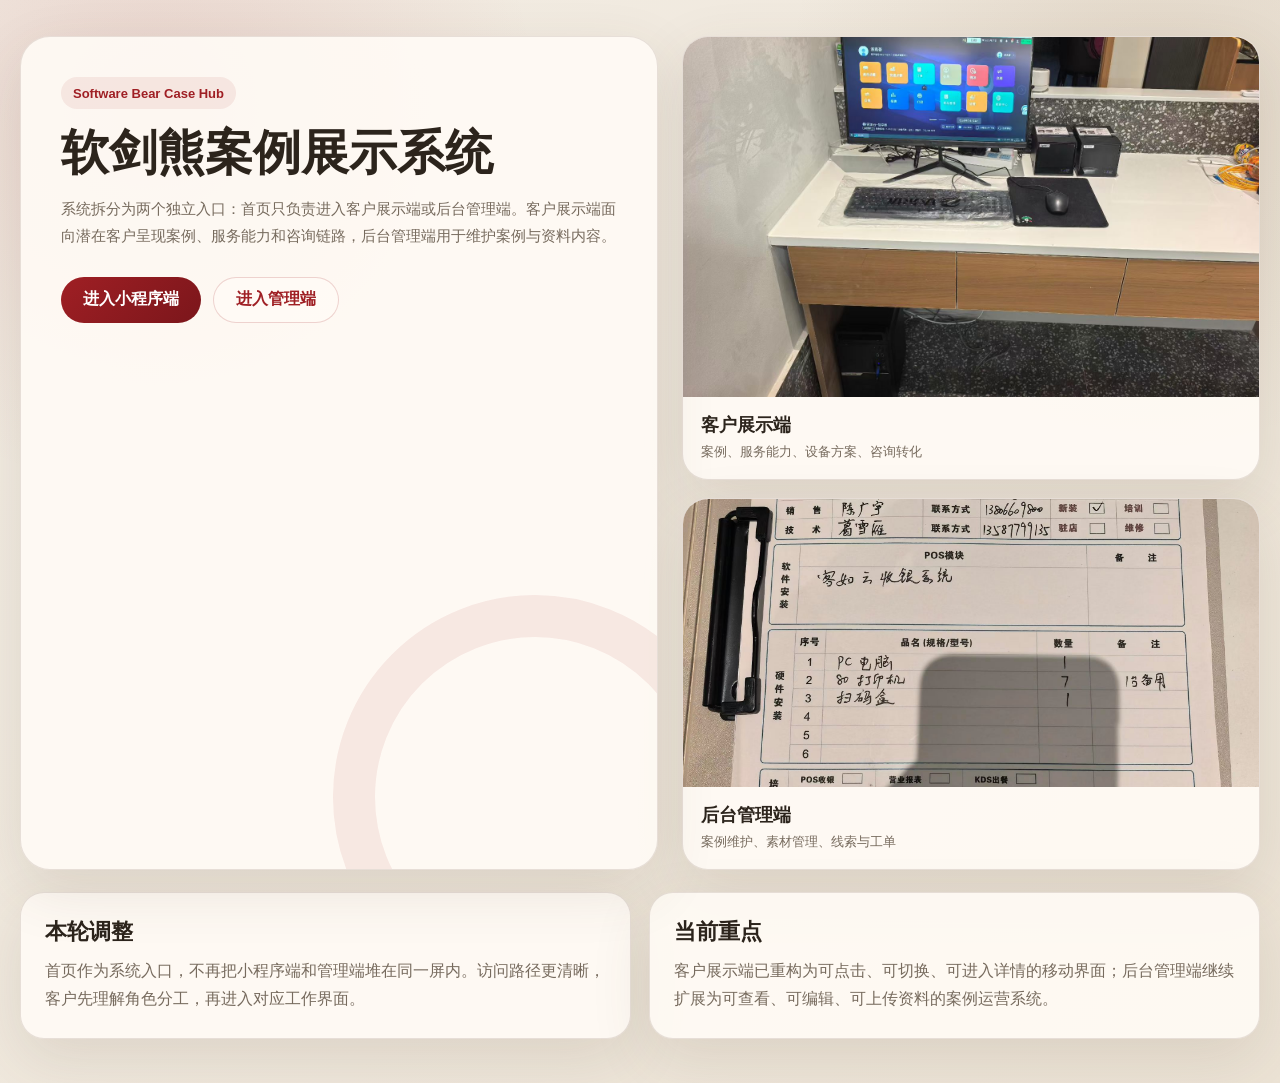
==== index.html @ 986bf7cf "upd06091429" ====
<!doctype html>
<html lang="zh-CN">
<head>
  <meta charset="utf-8">
  <meta name="viewport" content="width=device-width, initial-scale=1">
  <title>软剑熊案例展示系统</title>
  <link rel="icon" href="data:image/svg+xml,%3Csvg xmlns='http://www.w3.org/2000/svg' viewBox='0 0 64 64'%3E%3Crect width='64' height='64' rx='14' fill='%239f1f24'/%3E%3Ctext x='32' y='39' text-anchor='middle' font-size='22' font-family='Arial' font-weight='700' fill='white'%3ERX%3C/text%3E%3C/svg%3E">
  <link rel="stylesheet" href="styles.css">
</head>
<body class="portal-body">
  <main class="portal-shell">
    <section class="portal-hero">
      <div class="portal-copy">
        <span class="portal-badge">Software Bear Case Hub</span>
        <h1>软剑熊案例展示系统</h1>
        <p>系统拆分为两个独立入口：首页只负责进入客户展示端或后台管理端。客户展示端面向潜在客户呈现案例、服务能力和咨询链路，后台管理端用于维护案例与资料内容。</p>
        <div class="portal-actions">
          <a class="portal-primary" href="./mini.html">进入小程序端</a>
          <a class="portal-secondary" href="./admin.html">进入管理端</a>
        </div>
      </div>
      <div class="portal-visual">
        <div class="portal-card portal-card-main">
          <img src="resource/收银台01.jpg" alt="软剑熊收银台部署">
          <div>
            <strong>客户展示端</strong>
            <span>案例、服务能力、设备方案、咨询转化</span>
          </div>
        </div>
        <div class="portal-card portal-card-side">
          <img src="resource/上门服务工单.jpg" alt="软剑熊服务工单">
          <div>
            <strong>后台管理端</strong>
            <span>案例维护、素材管理、线索与工单</span>
          </div>
        </div>
      </div>
    </section>

    <section class="portal-summary">
      <article class="summary-panel">
        <h2>本轮调整</h2>
        <p>首页作为系统入口，不再把小程序端和管理端堆在同一屏内。访问路径更清晰，客户先理解角色分工，再进入对应工作界面。</p>
      </article>
      <article class="summary-panel">
        <h2>当前重点</h2>
        <p>客户展示端已重构为可点击、可切换、可进入详情的移动界面；后台管理端继续扩展为可查看、可编辑、可上传资料的案例运营系统。</p>
      </article>
    </section>
  </main>
</body>
</html>
---- styles.css ----
:root {
  --bg1: #f3ede4;
  --bg2: #ece3d5;
  --ink: #2c241c;
  --muted: #776b5e;
  --brand: #9f1f24;
  --brand-dark: #7b161b;
  --accent: #8b6944;
  --panel: rgba(255, 251, 245, 0.9);
  --line: rgba(91, 69, 49, 0.14);
  --shadow: 0 20px 60px rgba(83, 66, 46, 0.12);
  --font: "Microsoft YaHei", "PingFang SC", "Segoe UI", sans-serif;
}

* {
  box-sizing: border-box;
}

body {
  margin: 0;
  color: var(--ink);
  font-family: var(--font);
  letter-spacing: 0;
}

.portal-body {
  min-height: 100vh;
  background:
    radial-gradient(circle at 12% 10%, rgba(159, 31, 36, 0.12), transparent 26%),
    radial-gradient(circle at 90% 8%, rgba(139, 105, 68, 0.14), transparent 24%),
    linear-gradient(135deg, var(--bg1), var(--bg2));
}

.portal-shell {
  width: min(1240px, calc(100% - 32px));
  margin: 0 auto;
  padding: 36px 0 44px;
}

.portal-hero {
  display: grid;
  grid-template-columns: minmax(300px, 1.05fr) minmax(320px, 0.95fr);
  gap: 24px;
  align-items: stretch;
}

.portal-copy,
.portal-card,
.summary-panel {
  border: 1px solid var(--line);
  background: var(--panel);
  box-shadow: var(--shadow);
}

.portal-copy {
  position: relative;
  overflow: hidden;
  padding: 40px;
  border-radius: 30px;
}

.portal-copy::after {
  position: absolute;
  right: -80px;
  bottom: -130px;
  width: 320px;
  height: 320px;
  content: "";
  border: 42px solid rgba(159, 31, 36, 0.08);
  border-radius: 50%;
  pointer-events: none;
}

.portal-copy > * {
  position: relative;
  z-index: 1;
}

.portal-badge {
  display: inline-flex;
  min-height: 32px;
  align-items: center;
  border-radius: 999px;
  padding: 0 12px;
  color: var(--brand);
  background: rgba(159, 31, 36, 0.08);
  font-size: 13px;
  font-weight: 800;
}

.portal-copy h1 {
  margin: 18px 0 16px;
  font-size: 48px;
  line-height: 1.08;
}

.portal-copy p {
  max-width: 620px;
  margin: 0;
  color: var(--muted);
  font-size: 15px;
  line-height: 1.8;
}

.portal-actions {
  display: flex;
  flex-wrap: wrap;
  gap: 12px;
  margin-top: 28px;
}

.portal-actions a {
  min-height: 46px;
  display: inline-flex;
  align-items: center;
  justify-content: center;
  border-radius: 999px;
  padding: 0 22px;
  text-decoration: none;
  font-weight: 800;
}

.portal-primary {
  color: #fff;
  background: linear-gradient(135deg, var(--brand), var(--brand-dark));
}

.portal-secondary {
  color: var(--brand);
  border: 1px solid rgba(159, 31, 36, 0.18);
  background: rgba(255, 251, 245, 0.72);
}

.portal-visual {
  display: grid;
  gap: 18px;
}

.portal-card {
  overflow: hidden;
  border-radius: 26px;
}

.portal-card img {
  width: 100%;
  display: block;
  object-fit: cover;
}

.portal-card-main img {
  aspect-ratio: 16 / 10;
}

.portal-card-side img {
  aspect-ratio: 16 / 8;
}

.portal-card div {
  padding: 16px 18px 18px;
}

.portal-card strong {
  display: block;
  font-size: 18px;
}

.portal-card span {
  display: block;
  margin-top: 6px;
  color: var(--muted);
  font-size: 13px;
}

.portal-summary {
  display: grid;
  grid-template-columns: 1fr 1fr;
  gap: 18px;
  margin-top: 22px;
}

.summary-panel {
  padding: 24px;
  border-radius: 24px;
}

.summary-panel h2 {
  margin: 0 0 10px;
  font-size: 22px;
}

.summary-panel p {
  margin: 0;
  color: var(--muted);
  line-height: 1.8;
}

@media (max-width: 900px) {
  .portal-shell {
    width: min(100% - 22px, 760px);
    padding-top: 20px;
  }

  .portal-hero,
  .portal-summary {
    grid-template-columns: 1fr;
  }

  .portal-copy {
    padding: 26px 22px;
  }

  .portal-copy h1 {
    font-size: 34px;
  }
}
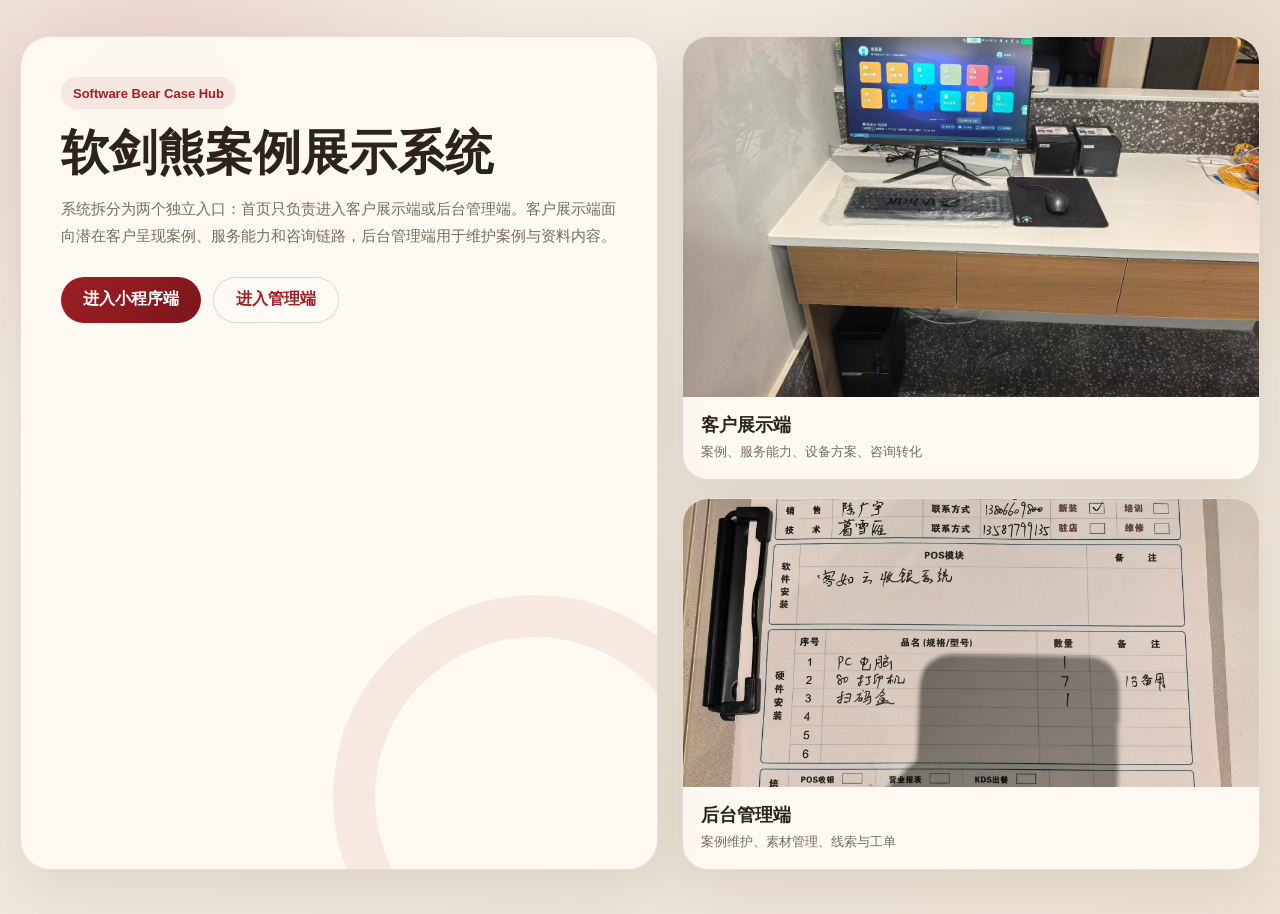
==== commit bb5cf604: "ui_upd" ====
--- a/index.html
+++ b/index.html
@@ -36,17 +36,6 @@
         </div>
       </div>
     </section>
-
-    <section class="portal-summary">
-      <article class="summary-panel">
-        <h2>本轮调整</h2>
-        <p>首页作为系统入口，不再把小程序端和管理端堆在同一屏内。访问路径更清晰，客户先理解角色分工，再进入对应工作界面。</p>
-      </article>
-      <article class="summary-panel">
-        <h2>当前重点</h2>
-        <p>客户展示端已重构为可点击、可切换、可进入详情的移动界面；后台管理端继续扩展为可查看、可编辑、可上传资料的案例运营系统。</p>
-      </article>
-    </section>
   </main>
 </body>
 </html>
--- a/styles.css
+++ b/styles.css
@@ -45,8 +45,7 @@
 }
 
 .portal-copy,
-.portal-card,
-.summary-panel {
+.portal-card {
   border: 1px solid var(--line);
   background: var(--panel);
   box-shadow: var(--shadow);
@@ -171,37 +170,13 @@
   font-size: 13px;
 }
 
-.portal-summary {
-  display: grid;
-  grid-template-columns: 1fr 1fr;
-  gap: 18px;
-  margin-top: 22px;
-}
-
-.summary-panel {
-  padding: 24px;
-  border-radius: 24px;
-}
-
-.summary-panel h2 {
-  margin: 0 0 10px;
-  font-size: 22px;
-}
-
-.summary-panel p {
-  margin: 0;
-  color: var(--muted);
-  line-height: 1.8;
-}
-
 @media (max-width: 900px) {
   .portal-shell {
     width: min(100% - 22px, 760px);
     padding-top: 20px;
   }
 
-  .portal-hero,
-  .portal-summary {
+  .portal-hero {
     grid-template-columns: 1fr;
   }
 
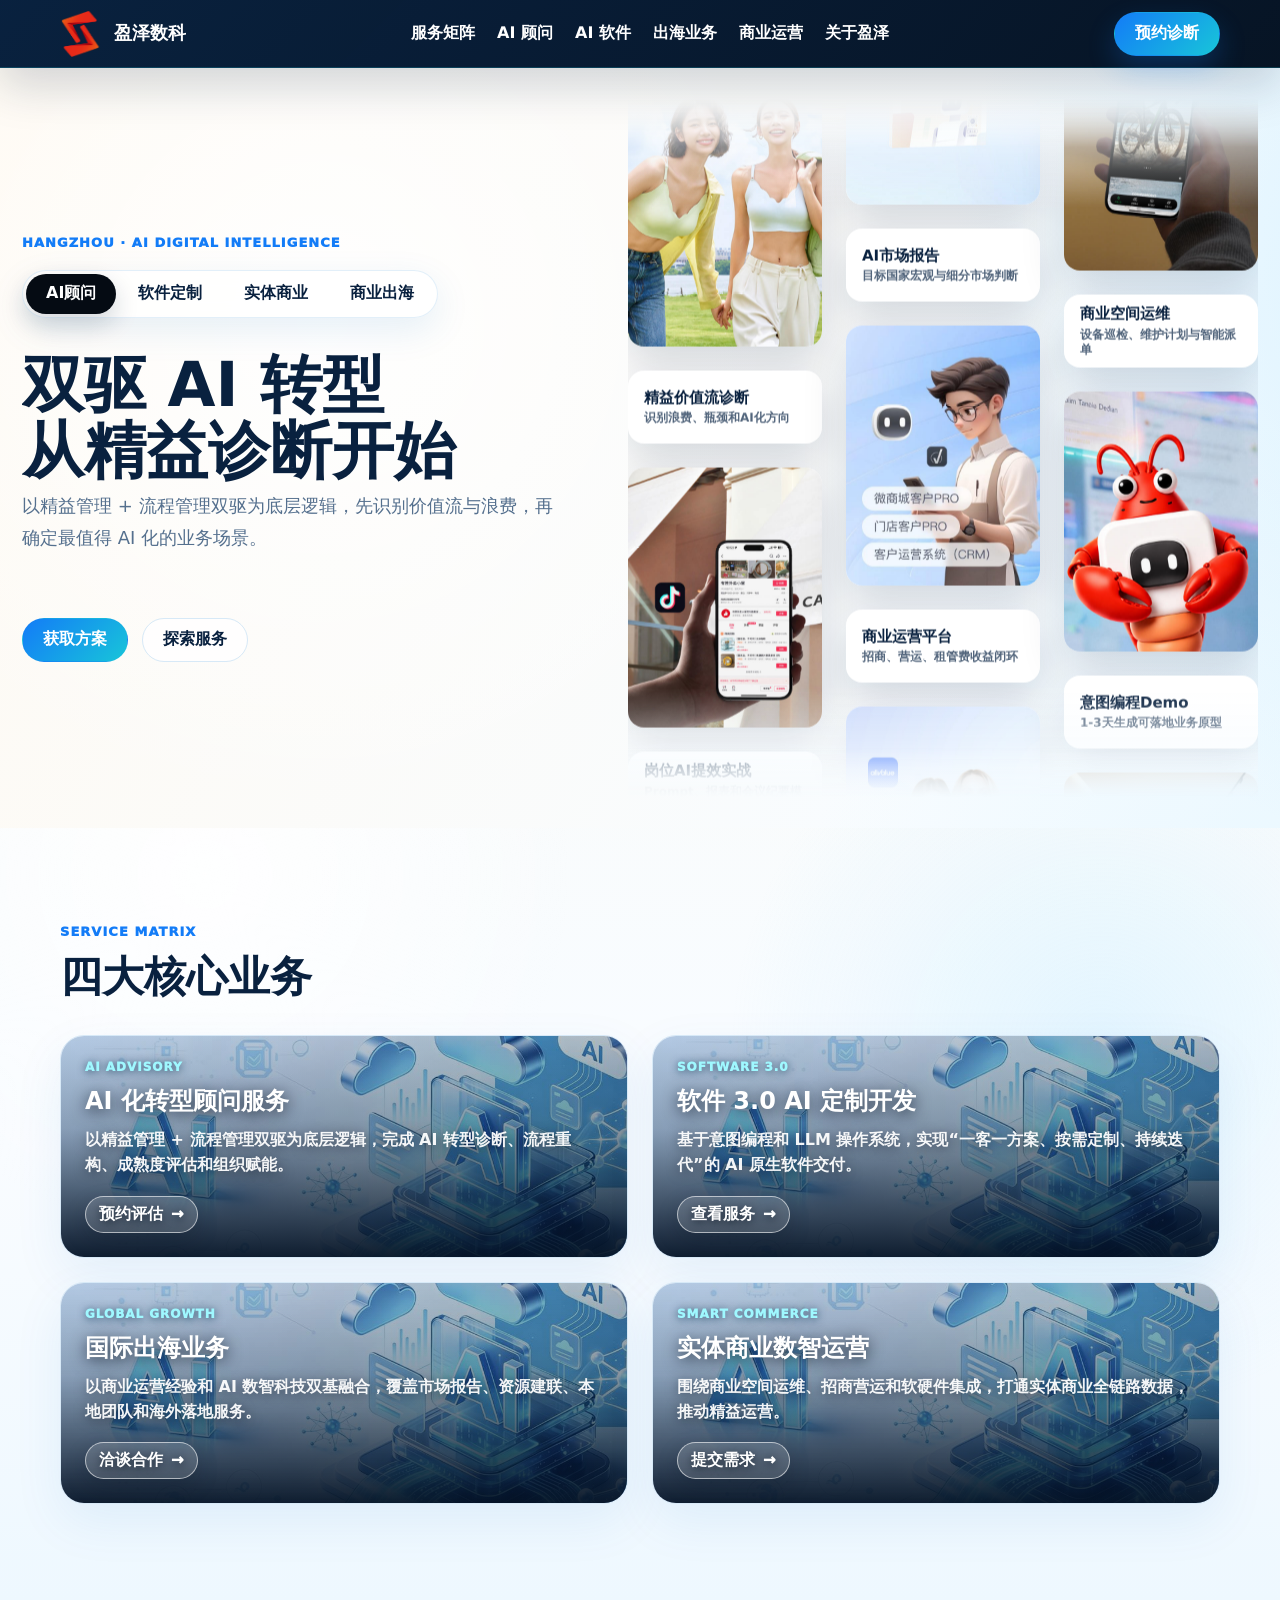
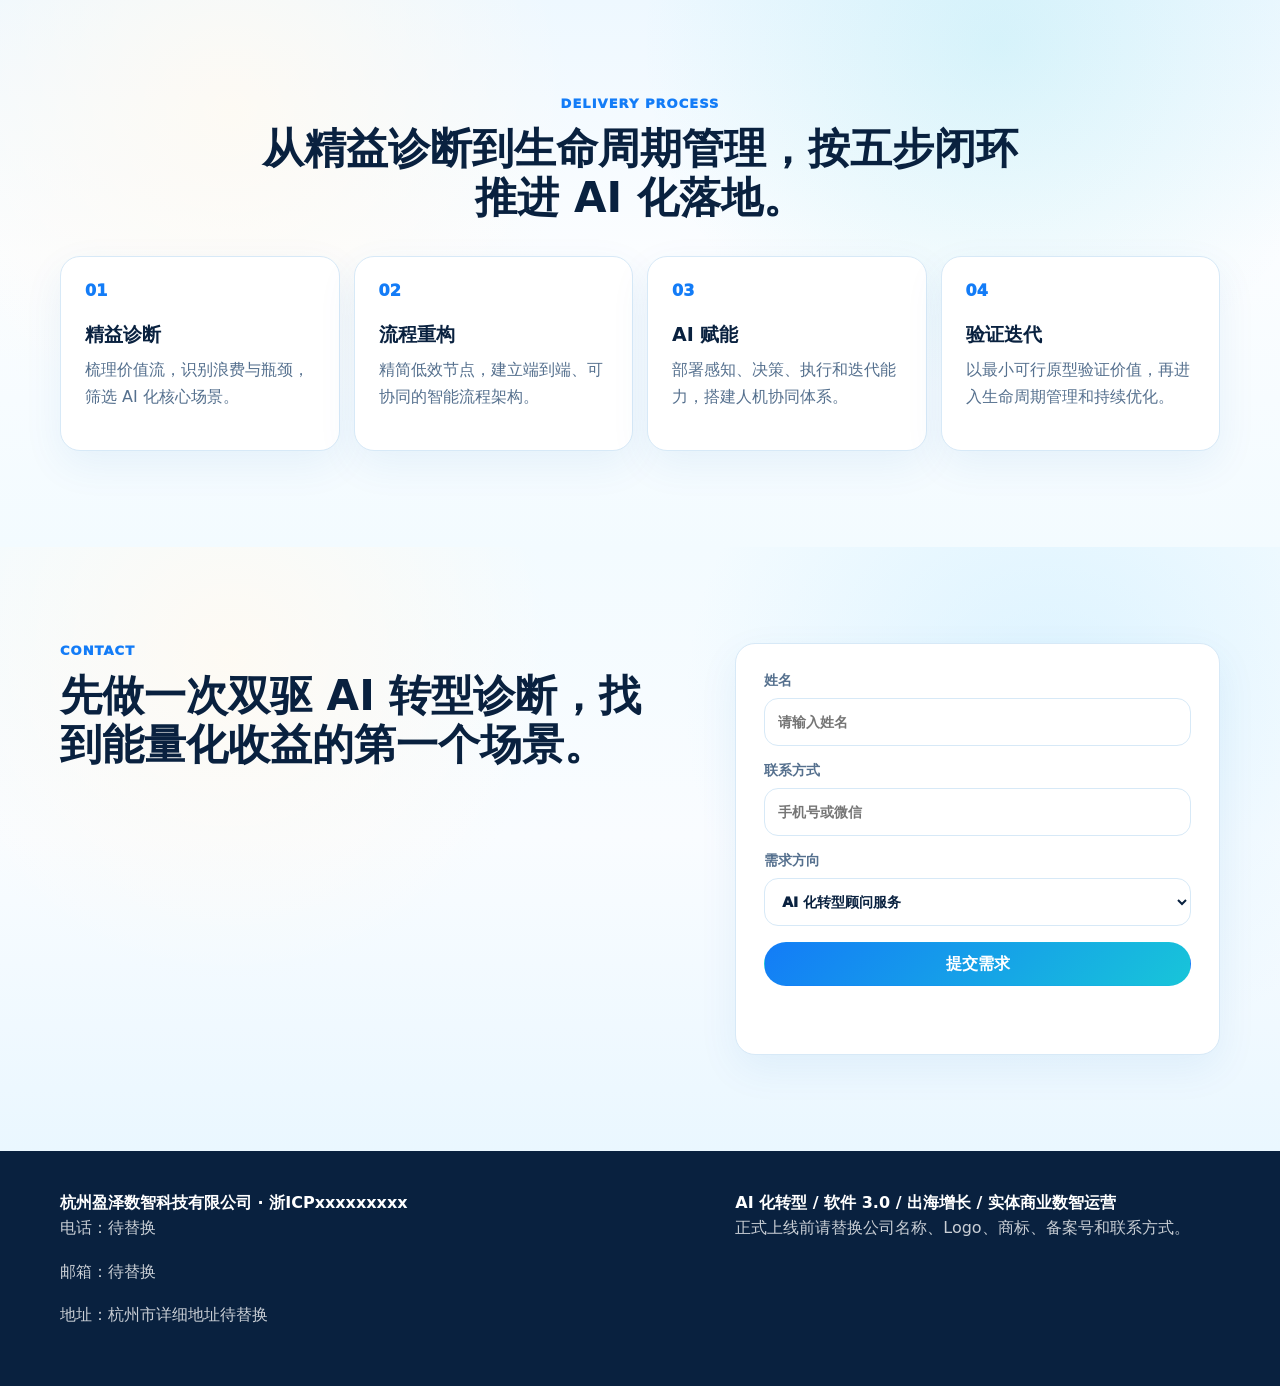
==== commit e745547b: "init website" ====
--- a/index.html
+++ b/index.html
@@ -1,41 +1,253 @@
 <!doctype html>
 <html lang="zh-CN">
-<head>
-  <meta charset="utf-8">
-  <meta name="viewport" content="width=device-width, initial-scale=1">
-  <title>软剑熊案例展示系统</title>
-  <link rel="icon" href="data:image/svg+xml,%3Csvg xmlns='http://www.w3.org/2000/svg' viewBox='0 0 64 64'%3E%3Crect width='64' height='64' rx='14' fill='%239f1f24'/%3E%3Ctext x='32' y='39' text-anchor='middle' font-size='22' font-family='Arial' font-weight='700' fill='white'%3ERX%3C/text%3E%3C/svg%3E">
-  <link rel="stylesheet" href="styles.css">
-</head>
-<body class="portal-body">
-  <main class="portal-shell">
-    <section class="portal-hero">
-      <div class="portal-copy">
-        <span class="portal-badge">Software Bear Case Hub</span>
-        <h1>软剑熊案例展示系统</h1>
-        <p>系统拆分为两个独立入口：首页只负责进入客户展示端或后台管理端。客户展示端面向潜在客户呈现案例、服务能力和咨询链路，后台管理端用于维护案例与资料内容。</p>
-        <div class="portal-actions">
-          <a class="portal-primary" href="./mini.html">进入小程序端</a>
-          <a class="portal-secondary" href="./admin.html">进入管理端</a>
+  <head>
+    <meta charset="utf-8" />
+    <meta name="viewport" content="width=device-width, initial-scale=1" />
+    <meta
+      name="description"
+      content="杭州盈泽数智科技有限公司，提供 AI 化转型顾问、软件 3.0 AI 定制开发、国际出海业务与实体商业数智运营服务。"
+    />
+    <title>盈泽数科</title>
+    <link rel="icon" type="image/png" href="./favicon.png" />
+    <link rel="shortcut icon" type="image/png" href="./favicon.png" />
+    <link rel="apple-touch-icon" href="./favicon.png" />
+    <link rel="stylesheet" href="./styles.css" />
+  </head>
+  <body>
+    <header class="site-header">
+      <a class="brand" href="#home" aria-label="盈泽数科首页">
+        <span class="brand-mark"></span>
+        <span>盈泽数科</span>
+      </a>
+      <button class="nav-toggle" type="button" aria-label="打开导航" aria-expanded="false" data-nav-toggle>
+        <span></span>
+        <span></span>
+      </button>
+      <nav class="site-nav" data-nav>
+        <a href="#services">服务矩阵</a>
+        <a href="./advisory.html">AI 顾问</a>
+        <a href="./software.html">AI 软件</a>
+        <a href="./global.html">出海业务</a>
+        <a href="./commerce.html">商业运营</a>
+        <a href="./about.html">关于盈泽</a>
+      </nav>
+      <a class="header-action" href="#contact">预约诊断</a>
+    </header>
+
+    <main id="home">
+      <section class="hero">
+        <div class="hero-image" role="img" aria-label="明亮 AI 数智化杭州城市与数据网络背景"></div>
+        <div class="container hero-grid">
+          <div class="hero-copy">
+            <p class="eyebrow">HANGZHOU · AI DIGITAL INTELLIGENCE</p>
+            <div class="hero-tabs" aria-label="核心业务切换" data-hero-tabs>
+              <button class="is-active" type="button" data-hero-tab="0">AI顾问</button>
+              <button type="button" data-hero-tab="1">软件定制</button>
+              <button type="button" data-hero-tab="2">实体商业</button>
+              <button type="button" data-hero-tab="3">商业出海</button>
+            </div>
+            <div class="hero-rotator" aria-live="polite" data-hero-rotator>
+              <div class="hero-rotator-track" data-hero-title-track>
+                <h1>双驱 AI 转型<br />从精益诊断开始</h1>
+                <h1>软件 3.0 定制<br />意图即应用</h1>
+                <h1>实体商业运营<br />数智化全链路升级</h1>
+                <h1>商业出海服务<br />双基融合落地海外</h1>
+              </div>
+            </div>
+            <p class="hero-dynamic-copy" data-hero-copy>
+              以精益管理 + 流程管理双驱为底层逻辑，先识别价值流与浪费，再确定最值得 AI 化的业务场景。
+            </p>
+            <div class="hero-actions">
+              <a class="btn btn-primary" href="#contact">获取方案</a>
+              <a class="btn btn-secondary" href="#services">探索服务</a>
+            </div>
+          </div>
+          <div class="hero-showcase" aria-label="盈泽数科业务卡片滚动展示" data-showcase>
+            <div class="showcase-lane" data-showcase-lane data-speed="0.03">
+              <article class="showcase-card showcase-card--image card-ai">
+                <div class="showcase-visual"></div>
+              </article>
+              <article class="showcase-card showcase-card--text">
+                <strong>精益价值流诊断</strong>
+                <span>识别浪费、瓶颈和AI化方向</span>
+              </article>
+              <article class="showcase-card showcase-card--image card-customer">
+                <div class="showcase-visual"></div>
+              </article>
+              <article class="showcase-card showcase-card--text">
+                <strong>岗位AI提效实战</strong>
+                <span>Prompt、报表和会议纪要模板</span>
+              </article>
+              <article class="showcase-card showcase-card--image card-agent">
+                <div class="showcase-visual"></div>
+              </article>
+              <article class="showcase-card showcase-card--text">
+                <strong>人机协同作业体系</strong>
+                <span>重复工作交给AI，高价值决策留给人</span>
+              </article>
+            </div>
+            <div class="showcase-lane" data-showcase-lane data-speed="0.03" data-offset="142">
+              <article class="showcase-card showcase-card--image card-global">
+                <div class="showcase-visual"></div>
+              </article>
+              <article class="showcase-card showcase-card--text">
+                <strong>AI市场报告</strong>
+                <span>目标国家宏观与细分市场判断</span>
+              </article>
+              <article class="showcase-card showcase-card--image card-commerce">
+                <div class="showcase-visual"></div>
+              </article>
+              <article class="showcase-card showcase-card--text">
+                <strong>商业运营平台</strong>
+                <span>招商、营运、租管费收益闭环</span>
+              </article>
+              <article class="showcase-card showcase-card--image card-data">
+                <div class="showcase-visual"></div>
+              </article>
+              <article class="showcase-card showcase-card--text">
+                <strong>本地化落地团队</strong>
+                <span>选址、资源建联和风险管控</span>
+              </article>
+            </div>
+            <div class="showcase-lane" data-showcase-lane data-speed="0.03" data-offset="76">
+              <article class="showcase-card showcase-card--image card-retail">
+                <div class="showcase-visual"></div>
+              </article>
+              <article class="showcase-card showcase-card--text">
+                <strong>商业空间运维</strong>
+                <span>设备巡检、维护计划与智能派单</span>
+              </article>
+              <article class="showcase-card showcase-card--image card-workflow">
+                <div class="showcase-visual"></div>
+              </article>
+              <article class="showcase-card showcase-card--text">
+                <strong>意图编程Demo</strong>
+                <span>1-3天生成可落地业务原型</span>
+              </article>
+              <article class="showcase-card showcase-card--image card-content">
+                <div class="showcase-visual"></div>
+              </article>
+              <article class="showcase-card showcase-card--text">
+                <strong>行业专属智能体</strong>
+                <span>沉淀SOP、经验库和业务规则</span>
+              </article>
+            </div>
+          </div>
+        </div>
+      </section>
+
+      <section class="section services" id="services">
+        <div class="container">
+          <div class="section-head">
+            <p class="eyebrow">SERVICE MATRIX</p>
+            <h2>四大核心业务</h2>
+          </div>
+
+          <div class="service-grid">
+            <article class="service-card" id="advisory">
+              <div class="service-art art-advisory"></div>
+              <div class="service-body">
+                <p>AI ADVISORY</p>
+                <h3>AI 化转型顾问服务</h3>
+                <span>以精益管理 + 流程管理双驱为底层逻辑，完成 AI 转型诊断、流程重构、成熟度评估和组织赋能。</span>
+                <a href="#contact" data-direction="AI 化转型顾问服务">预约评估</a>
+              </div>
+            </article>
+
+            <article class="service-card" id="software">
+              <div class="service-art art-software"></div>
+              <div class="service-body">
+                <p>SOFTWARE 3.0</p>
+                <h3>软件 3.0 AI 定制开发</h3>
+                <span>基于意图编程和 LLM 操作系统，实现“一客一方案、按需定制、持续迭代”的 AI 原生软件交付。</span>
+                <a href="#contact" data-direction="软件 3.0 AI 定制开发">查看服务</a>
+              </div>
+            </article>
+
+            <article class="service-card" id="global">
+              <div class="service-art art-global"></div>
+              <div class="service-body">
+                <p>GLOBAL GROWTH</p>
+                <h3>国际出海业务</h3>
+                <span>以商业运营经验和 AI 数智科技双基融合，覆盖市场报告、资源建联、本地团队和海外落地服务。</span>
+                <a href="#contact" data-direction="国际出海业务">洽谈合作</a>
+              </div>
+            </article>
+
+            <article class="service-card" id="commerce">
+              <div class="service-art art-commerce"></div>
+              <div class="service-body">
+                <p>SMART COMMERCE</p>
+                <h3>实体商业数智运营</h3>
+                <span>围绕商业空间运维、招商营运和软硬件集成，打通实体商业全链路数据，推动精益运营。</span>
+                <a href="#contact" data-direction="实体商业数智运营">提交需求</a>
+              </div>
+            </article>
+          </div>
+        </div>
+      </section>
+
+      <section class="section process">
+        <div class="container">
+          <div class="section-head compact">
+            <p class="eyebrow">DELIVERY PROCESS</p>
+            <h2>从精益诊断到生命周期管理，按五步闭环推进 AI 化落地。</h2>
+          </div>
+          <div class="process-grid">
+            <article><span>01</span><b>精益诊断</b><p>梳理价值流，识别浪费与瓶颈，筛选 AI 化核心场景。</p></article>
+            <article><span>02</span><b>流程重构</b><p>精简低效节点，建立端到端、可协同的智能流程架构。</p></article>
+            <article><span>03</span><b>AI 赋能</b><p>部署感知、决策、执行和迭代能力，搭建人机协同体系。</p></article>
+            <article><span>04</span><b>验证迭代</b><p>以最小可行原型验证价值，再进入生命周期管理和持续优化。</p></article>
+          </div>
+        </div>
+      </section>
+
+      <section class="contact" id="contact">
+        <div class="container contact-grid">
+          <div class="contact-copy">
+            <p class="eyebrow">CONTACT</p>
+            <h2>先做一次双驱 AI 转型诊断，找到能量化收益的第一个场景。</h2>
+          </div>
+          <form class="contact-form" data-contact-form>
+            <label>
+              姓名
+              <input name="name" type="text" placeholder="请输入姓名" autocomplete="name" required />
+            </label>
+            <label>
+              联系方式
+              <input name="contact" type="text" placeholder="手机号或微信" autocomplete="tel" required />
+            </label>
+            <label>
+              需求方向
+              <select name="direction" required>
+                <option>AI 化转型顾问服务</option>
+                <option>软件 3.0 AI 定制开发</option>
+                <option>国际出海业务</option>
+                <option>实体商业数智运营</option>
+              </select>
+            </label>
+            <button class="btn btn-primary" type="submit">提交需求</button>
+            <p class="form-status" data-form-status aria-live="polite"></p>
+          </form>
+        </div>
+      </section>
+    </main>
+
+    <footer class="site-footer">
+      <div class="container footer-grid">
+        <div>
+          <strong>杭州盈泽数智科技有限公司 · 浙ICPxxxxxxxxx</strong>
+          <p>电话：待替换</p>
+	  <p>邮箱：待替换</p>
+          <p>地址：杭州市详细地址待替换</p>
+        </div>
+        <div>
+          <strong>AI 化转型 / 软件 3.0 / 出海增长 / 实体商业数智运营</strong>
+          <p>正式上线前请替换公司名称、Logo、商标、备案号和联系方式。</p>
         </div>
       </div>
-      <div class="portal-visual">
-        <div class="portal-card portal-card-main">
-          <img src="resource/收银台01.jpg" alt="软剑熊收银台部署">
-          <div>
-            <strong>客户展示端</strong>
-            <span>案例、服务能力、设备方案、咨询转化</span>
-          </div>
-        </div>
-        <div class="portal-card portal-card-side">
-          <img src="resource/上门服务工单.jpg" alt="软剑熊服务工单">
-          <div>
-            <strong>后台管理端</strong>
-            <span>案例维护、素材管理、线索与工单</span>
-          </div>
-        </div>
-      </div>
-    </section>
-  </main>
-</body>
+    </footer>
+
+    <script src="./script.js" defer></script>
+  </body>
 </html>
--- a/styles.css
+++ b/styles.css
@@ -1,190 +1,1445 @@
 :root {
-  --bg1: #f3ede4;
-  --bg2: #ece3d5;
-  --ink: #2c241c;
-  --muted: #776b5e;
-  --brand: #9f1f24;
-  --brand-dark: #7b161b;
-  --accent: #8b6944;
-  --panel: rgba(255, 251, 245, 0.9);
-  --line: rgba(91, 69, 49, 0.14);
-  --shadow: 0 20px 60px rgba(83, 66, 46, 0.12);
-  --font: "Microsoft YaHei", "PingFang SC", "Segoe UI", sans-serif;
+  --bg: #f6fbff;
+  --surface: #ffffff;
+  --ink: #09213f;
+  --muted: #55708e;
+  --line: #d7e9f7;
+  --blue: #137cf7;
+  --cyan: #18c5d9;
+  --mint: #26d4a4;
+  --soft-blue: #eaf6ff;
+  --soft-mint: #e9fbf5;
+  --shadow: 0 24px 70px rgba(13, 103, 185, 0.14);
+  --container: 1160px;
 }
 
 * {
   box-sizing: border-box;
+}
+
+html {
+  scroll-behavior: smooth;
 }
 
 body {
   margin: 0;
   color: var(--ink);
-  font-family: var(--font);
+  background:
+    linear-gradient(180deg, #fffaf2 0%, #f8fcff 34%, #eaf7ff 68%, #f8fcff 100%);
+  font-family: ui-sans-serif, system-ui, "Microsoft YaHei", "Segoe UI", Arial, sans-serif;
+}
+
+body.nav-open {
+  overflow: hidden;
+}
+
+a {
+  color: inherit;
+  text-decoration: none;
+}
+
+button,
+input,
+select {
+  font: inherit;
+}
+
+.container {
+  width: min(calc(100% - 44px), var(--container));
+  margin: 0 auto;
+}
+
+.site-header {
+  position: sticky;
+  top: 0;
+  z-index: 40;
+  display: grid;
+  grid-template-columns: auto 1fr auto;
+  gap: 24px;
+  align-items: center;
+  min-height: 68px;
+  padding: 0 max(22px, calc((100vw - var(--container)) / 2));
+  background:
+    linear-gradient(135deg, rgba(9, 33, 63, 0.98), rgba(7, 20, 36, 0.96)),
+    var(--ink);
+  border-bottom: 1px solid rgba(24, 197, 217, 0.22);
+  box-shadow: 0 18px 46px rgba(9, 33, 63, 0.18);
+  backdrop-filter: blur(18px);
+}
+
+.brand {
+  display: inline-flex;
+  align-items: center;
+  gap: 12px;
+  color: #fff;
+  font-weight: 900;
+  white-space: nowrap;
+  font-size: 18px;
   letter-spacing: 0;
-}
-
-.portal-body {
-  min-height: 100vh;
-  background:
-    radial-gradient(circle at 12% 10%, rgba(159, 31, 36, 0.12), transparent 26%),
-    radial-gradient(circle at 90% 8%, rgba(139, 105, 68, 0.14), transparent 24%),
-    linear-gradient(135deg, var(--bg1), var(--bg2));
-}
-
-.portal-shell {
-  width: min(1240px, calc(100% - 32px));
-  margin: 0 auto;
-  padding: 36px 0 44px;
-}
-
-.portal-hero {
-  display: grid;
-  grid-template-columns: minmax(300px, 1.05fr) minmax(320px, 0.95fr);
-  gap: 24px;
-  align-items: stretch;
-}
-
-.portal-copy,
-.portal-card {
-  border: 1px solid var(--line);
-  background: var(--panel);
-  box-shadow: var(--shadow);
-}
-
-.portal-copy {
+  text-shadow: none;
+  animation: brand-enter 1400ms cubic-bezier(0.16, 0.9, 0.18, 1) both;
+  -webkit-font-smoothing: antialiased;
+  text-rendering: geometricPrecision;
+}
+
+.brand-mark {
+  width: 42px;
+  height: 46px;
+  background: url("./assets/logo-mark.png") center / contain no-repeat;
+  animation: brand-mark-pop 1400ms cubic-bezier(0.16, 0.9, 0.18, 1) both;
+}
+
+.brand span:last-child {
   position: relative;
   overflow: hidden;
-  padding: 40px;
-  border-radius: 30px;
-}
-
-.portal-copy::after {
+}
+
+.brand span:last-child::after {
+  content: none;
+}
+
+.site-nav {
+  display: flex;
+  justify-content: center;
+  gap: 22px;
+  color: #fff;
+  font-size: 16px;
+  font-weight: 900;
+  letter-spacing: 0;
+  -webkit-font-smoothing: antialiased;
+  text-rendering: geometricPrecision;
+}
+
+.site-nav a:hover {
+  color: #fff;
+}
+
+.header-action,
+.btn {
+  display: inline-flex;
+  min-height: 44px;
+  align-items: center;
+  justify-content: center;
+  padding: 10px 20px;
+  border: 1px solid transparent;
+  border-radius: 999px;
+  font-weight: 1000;
+  transition: transform 160ms ease, box-shadow 160ms ease, background 160ms ease;
+}
+
+.header-action {
+  color: #fff;
+  background: linear-gradient(135deg, var(--blue), var(--cyan));
+  box-shadow: 0 12px 28px rgba(19, 124, 247, 0.24);
+}
+
+.btn:hover,
+.header-action:hover {
+  transform: translateY(-2px);
+  box-shadow: 0 14px 34px rgba(19, 124, 247, 0.2);
+}
+
+.btn-primary {
+  color: #fff;
+  background: linear-gradient(135deg, var(--blue), var(--cyan));
+}
+
+.btn-secondary {
+  color: var(--ink);
+  background: rgba(255, 255, 255, 0.84);
+  border-color: var(--line);
+}
+
+.nav-toggle {
+  display: none;
+  width: 42px;
+  height: 42px;
+  background: rgba(255, 255, 255, 0.08);
+  border: 1px solid rgba(255, 255, 255, 0.18);
+  border-radius: 12px;
+}
+
+.nav-toggle span {
+  display: block;
+  width: 18px;
+  height: 2px;
+  margin: 5px auto;
+  background: #fff;
+}
+
+@keyframes brand-enter {
+  0% {
+    opacity: 0;
+    transform: translateX(-84px) scale(0.86);
+    filter: blur(8px);
+  }
+  42% {
+    opacity: 1;
+    transform: translateX(12px) scale(1.08);
+    filter: blur(0);
+  }
+  66% {
+    opacity: 1;
+    transform: translateX(-4px) scale(0.99);
+    filter: blur(0);
+  }
+  100% {
+    opacity: 1;
+    transform: translateX(0) scale(1);
+    filter: blur(0);
+  }
+}
+
+@keyframes brand-mark-pop {
+  0% {
+    transform: rotate(-10deg) scale(0.78);
+  }
+  45% {
+    transform: rotate(3deg) scale(1.16);
+  }
+  100% {
+    transform: rotate(0deg) scale(1);
+  }
+}
+
+@keyframes heroGradientLoop {
+  0% {
+    background-position: 0% 12%, 88% 8%, 62% 86%, 0% 50%;
+  }
+  50% {
+    background-position: 18% 24%, 70% 18%, 80% 68%, 100% 50%;
+  }
+  100% {
+    background-position: 8% 36%, 96% 30%, 56% 72%, 0% 50%;
+  }
+}
+
+@keyframes brand-shine {
+  0% {
+    left: -48%;
+    opacity: 0;
+  }
+  24% {
+    opacity: 1;
+  }
+  100% {
+    left: 112%;
+    opacity: 0;
+  }
+}
+
+.hero {
+  position: relative;
+  min-height: 760px;
+  overflow: hidden;
+}
+
+.hero-image {
   position: absolute;
-  right: -80px;
-  bottom: -130px;
-  width: 320px;
-  height: 320px;
+  inset: 0;
+  background:
+    radial-gradient(circle at 18% 24%, rgba(255, 255, 255, 0.92) 0%, rgba(255, 255, 255, 0) 30%),
+    radial-gradient(circle at 82% 18%, rgba(185, 231, 255, 0.58) 0%, rgba(185, 231, 255, 0) 34%),
+    radial-gradient(circle at 68% 78%, rgba(226, 246, 255, 0.72) 0%, rgba(226, 246, 255, 0) 36%),
+    linear-gradient(120deg, #fffaf2 0%, #f8fcff 36%, #eaf7ff 68%, #f7fbff 100%);
+  background-size: 140% 140%, 150% 150%, 160% 160%, 220% 220%;
+  animation: heroGradientLoop 18s ease-in-out infinite alternate;
+}
+
+.hero-grid {
+  position: relative;
+  display: grid;
+  width: min(calc(100% - 44px), 1280px);
+  grid-template-columns: minmax(420px, 0.92fr) minmax(560px, 1.08fr);
+  gap: clamp(28px, 4vw, 48px);
+  min-height: 760px;
+  align-items: center;
+}
+
+.hero-copy {
+  position: relative;
+  z-index: 3;
+  min-width: 0;
+  max-width: 620px;
+}
+
+.eyebrow {
+  margin: 0 0 14px;
+  color: var(--blue);
+  font-size: 13px;
+  font-weight: 1000;
+  letter-spacing: 0.08em;
+}
+
+h1,
+h2,
+h3,
+p {
+  margin-top: 0;
+}
+
+h1 {
+  max-width: 760px;
+  margin-bottom: 22px;
+  font-size: 62px;
+  font-weight: 900;
+  line-height: 1.06;
+  letter-spacing: 0;
+  text-shadow: none;
+  -webkit-font-smoothing: antialiased;
+  text-rendering: geometricPrecision;
+}
+
+h2 {
+  margin-bottom: 16px;
+  font-size: 42px;
+  line-height: 1.15;
+  letter-spacing: 0;
+}
+
+h3 {
+  margin-bottom: 12px;
+  font-size: 24px;
+  line-height: 1.25;
+}
+
+.hero-copy p:not(.eyebrow),
+.section-head span,
+.contact-copy span {
+  max-width: 650px;
+  color: var(--muted);
+  font-size: 18px;
+  line-height: 1.8;
+}
+
+.hero-actions {
+  display: flex;
+  flex-wrap: wrap;
+  gap: 14px;
+  margin-top: 32px;
+}
+
+.hero-tabs {
+  display: inline-flex;
+  gap: 2px;
+  margin: 6px 0 28px;
+  padding: 3px;
+  background: rgba(255, 255, 255, 0.68);
+  border: 1px solid rgba(215, 233, 247, 0.72);
+  border-radius: 999px;
+  box-shadow: 0 12px 36px rgba(13, 103, 185, 0.1);
+  backdrop-filter: blur(10px);
+}
+
+.hero-tabs button {
+  min-height: 40px;
+  padding: 8px 20px;
+  color: var(--ink);
+  background: transparent;
+  border: 0;
+  border-radius: 999px;
+  cursor: pointer;
+  font-size: 16px;
+  font-weight: 900;
+  transition: color 180ms ease, background 180ms ease, box-shadow 180ms ease;
+}
+
+.hero-tabs button.is-active {
+  color: #fff;
+  background: #050b13;
+  box-shadow: 0 10px 24px rgba(9, 33, 63, 0.18);
+}
+
+.hero-rotator {
+  height: 144px;
+  overflow: hidden;
+}
+
+.hero-rotator-track {
+  display: grid;
+  transition: transform 880ms cubic-bezier(0.16, 0.9, 0.18, 1);
+  will-change: transform;
+}
+
+.hero-rotator h1 {
+  display: flex;
+  height: 144px;
+  margin: 0;
+  align-items: center;
+}
+
+.hero-dynamic-copy {
+  min-height: 96px;
+  transition: opacity 220ms ease, transform 220ms ease;
+}
+
+.hero-dynamic-copy.is-changing {
+  opacity: 0;
+  transform: translateY(8px);
+}
+
+.hero-showcase {
+  position: relative;
+  display: flex;
+  width: 630px;
+  max-width: 52vw;
+  height: 700px;
+  margin-left: auto;
+  gap: 24px;
+  overflow: hidden;
+  border-radius: 0;
+  mask-image: linear-gradient(180deg, transparent 0%, #000 7%, #000 93%, transparent 100%);
+}
+
+.hero-showcase::before,
+.hero-showcase::after {
+  position: absolute;
+  left: 0;
+  right: 0;
+  z-index: 2;
+  height: 110px;
   content: "";
-  border: 42px solid rgba(159, 31, 36, 0.08);
-  border-radius: 50%;
   pointer-events: none;
 }
 
-.portal-copy > * {
+.hero-showcase::before {
+  top: 0;
+  background: linear-gradient(180deg, rgba(246, 251, 255, 0.86), transparent);
+}
+
+.hero-showcase::after {
+  bottom: 0;
+  background: linear-gradient(0deg, rgba(246, 251, 255, 0.9), transparent);
+}
+
+.showcase-lane {
+  display: flex;
+  width: 194px;
+  flex: 0 0 194px;
+  flex-direction: column;
+  gap: 24px;
+  padding-top: 24px;
+  will-change: transform;
+}
+
+.showcase-card {
+  position: relative;
+  width: 194px;
+  height: 260px;
+  flex: 0 0 260px;
+  overflow: hidden;
+  color: #fff;
+  background: #fff;
+  border-radius: 16px;
+  box-shadow: 0 18px 44px rgba(9, 33, 63, 0.16);
+  cursor: pointer;
+  transition: transform 180ms ease, box-shadow 180ms ease;
+}
+
+.showcase-card--text {
+  display: flex;
+  height: 73px;
+  flex-basis: 73px;
+  padding: 14px 16px;
+  flex-direction: column;
+  justify-content: center;
+  color: var(--ink);
+  background: #fff;
+}
+
+.showcase-card--text strong {
+  margin-bottom: 4px;
+  color: var(--ink);
+  font-size: 15px;
+  font-weight: 900;
+  line-height: 1.25;
+  letter-spacing: 0;
+  text-shadow: none;
+  -webkit-font-smoothing: antialiased;
+  text-rendering: geometricPrecision;
+}
+
+.showcase-card--text span {
+  color: #52657c;
+  font-size: 12px;
+  font-weight: 650;
+  line-height: 1.25;
+  letter-spacing: 0;
+  text-shadow: none;
+  -webkit-font-smoothing: antialiased;
+  text-rendering: geometricPrecision;
+}
+
+.showcase-card:hover {
+  transform: translateY(-3px);
+  box-shadow: 0 24px 60px rgba(9, 33, 63, 0.24);
+}
+
+.service-body p {
+  color: var(--cyan);
+  font-size: 12px;
+  font-weight: 1000;
+  letter-spacing: 0.08em;
+}
+
+.service-body p {
+  color: #9ff8ff;
+  text-shadow: 0 1px 8px rgba(0, 46, 76, 0.8);
+}
+
+.showcase-visual {
+  position: absolute;
+  inset: 0;
+  background: url("./assets/youzan-showcase/01-dushi-liren.jpg") center / cover no-repeat;
+  transition: opacity 180ms ease, transform 180ms ease;
+}
+
+.showcase-visual::before {
+  content: none;
+}
+
+.showcase-visual::after {
+  content: none;
+}
+
+.showcase-card:hover .showcase-visual {
+  opacity: 0.92;
+  transform: scale(1.035);
+}
+
+.showcase-card--image strong {
+  display: block;
+  color: #fff;
+  font-size: 18px;
+  line-height: 1.2;
+}
+
+.showcase-card--image p {
+  margin: 0;
+  color: rgba(255, 255, 255, 0.84);
+  font-size: 12px;
+  font-weight: 650;
+  line-height: 1.45;
+}
+
+.card-agent .showcase-visual {
+  background-image: url("./assets/youzan-showcase/02-daogou-ai.jpg");
+}
+
+.card-global .showcase-visual {
+  background-image: url("./assets/youzan-showcase/03-neican.jpg");
+}
+
+.card-commerce .showcase-visual {
+  background-image: url("./assets/youzan-showcase/04-siyu-service.jpg");
+}
+
+.card-retail .showcase-visual {
+  background-image: url("./assets/youzan-showcase/05-brand-growth.jpg");
+}
+
+.card-workflow .showcase-visual {
+  background-image: url("./assets/youzan-showcase/06-youzan-ai.jpg");
+}
+
+.card-content .showcase-visual {
+  background-image: url("./assets/youzan-showcase/07-solutions.jpg");
+}
+
+.card-data .showcase-visual {
+  background-image: url("./assets/youzan-showcase/08-allvalue.jpg");
+}
+
+.card-customer .showcase-visual {
+  background-image: url("./assets/youzan-showcase/09-douyin.jpg");
+}
+
+.card-store .showcase-visual {
+  background-image: url("./assets/youzan-showcase/10-huitouke-a.jpeg");
+}
+
+.card-market .showcase-visual {
+  background-image: url("./assets/youzan-showcase/11-pengpeng.jpg");
+}
+
+.card-oversea .showcase-visual {
+  background-image: url("./assets/youzan-showcase/12-huitouke-b.jpeg");
+}
+
+.section {
+  padding: 96px 0;
+}
+
+.services {
+  background:
+    radial-gradient(circle at 16% 6%, rgba(255, 255, 255, 0.92) 0%, rgba(255, 255, 255, 0) 28%),
+    radial-gradient(circle at 86% 28%, rgba(185, 231, 255, 0.34) 0%, rgba(185, 231, 255, 0) 30%),
+    linear-gradient(180deg, rgba(247, 251, 255, 0.08) 0%, #f9fcff 42%, #eef8ff 100%);
+}
+
+.section-head {
+  max-width: 760px;
+  margin-bottom: 34px;
+}
+
+.section-head.compact {
+  margin-inline: auto;
+  text-align: center;
+}
+
+.service-grid {
+  display: grid;
+  grid-template-columns: repeat(2, minmax(0, 1fr));
+  gap: 24px;
+}
+
+.service-card {
+  position: relative;
+  min-height: 210px;
+  overflow: hidden;
+  background: var(--surface);
+  border: 1px solid var(--line);
+  border-radius: 24px;
+  box-shadow: 0 18px 50px rgba(13, 103, 185, 0.08);
+}
+
+.service-card::after {
+  position: absolute;
+  inset: 0;
+  content: "";
+  background:
+    linear-gradient(180deg, rgba(6, 26, 50, 0.12) 0%, rgba(6, 26, 50, 0.34) 42%, rgba(4, 18, 36, 0.94) 100%),
+    linear-gradient(90deg, rgba(19, 124, 247, 0.22), rgba(5, 18, 36, 0.18));
+  pointer-events: none;
+}
+
+.service-art {
+  position: absolute;
+  inset: 0;
+  background-size: cover;
+  background-position: center;
+  transition: transform 220ms ease;
+}
+
+.service-card:hover .service-art {
+  transform: scale(1.035);
+}
+
+.art-advisory {
+  background-image: url("./assets/module-back-compressed.jpg");
+  background-position: center 43%;
+}
+
+.art-software {
+  background-image: url("./assets/module-back-compressed.jpg");
+  background-position: 54% center;
+}
+
+.art-global {
+  background-image: url("./assets/module-back-compressed.jpg");
+  background-position: 46% center;
+}
+
+.art-commerce {
+  background-image: url("./assets/module-back-compressed.jpg");
+  background-position: center 58%;
+}
+
+.service-body {
   position: relative;
   z-index: 1;
-}
-
-.portal-badge {
+  display: flex;
+  min-height: 210px;
+  padding: 24px;
+  flex-direction: column;
+  justify-content: flex-end;
+  color: #fff;
+  text-shadow: 0 2px 12px rgba(3, 12, 24, 0.5);
+}
+
+.service-body span {
+  display: block;
+  color: rgba(255, 255, 255, 0.94);
+  line-height: 1.55;
+  font-weight: 650;
+}
+
+.service-body h3 {
+  color: #fff;
+  text-shadow: 0 3px 16px rgba(3, 12, 24, 0.78);
+}
+
+.service-body a {
   display: inline-flex;
-  min-height: 32px;
+  width: fit-content;
+  min-height: 34px;
+  margin-top: 18px;
   align-items: center;
+  gap: 8px;
+  padding: 7px 13px;
+  color: #fff;
+  background: rgba(255, 255, 255, 0.16);
+  border: 1px solid rgba(255, 255, 255, 0.58);
   border-radius: 999px;
-  padding: 0 12px;
-  color: var(--brand);
-  background: rgba(159, 31, 36, 0.08);
-  font-size: 13px;
-  font-weight: 800;
-}
-
-.portal-copy h1 {
-  margin: 18px 0 16px;
-  font-size: 48px;
-  line-height: 1.08;
-}
-
-.portal-copy p {
-  max-width: 620px;
+  box-shadow: 0 8px 22px rgba(2, 14, 28, 0.2);
+  font-weight: 1000;
+  text-shadow: 0 2px 10px rgba(3, 12, 24, 0.68);
+  transition: transform 160ms ease, background 160ms ease, border-color 160ms ease;
+}
+
+.service-body a::after {
+  content: "→";
+  font-size: 15px;
+  line-height: 1;
+}
+
+.service-body a:hover {
+  transform: translateY(-1px);
+  background: rgba(255, 255, 255, 0.28);
+  border-color: rgba(255, 255, 255, 0.9);
+}
+
+.bright-band {
+  background: linear-gradient(135deg, #ffffff, #eaf7ff 52%, #e9fbf5);
+}
+
+.split,
+.contact-grid,
+.footer-grid {
+  display: grid;
+  grid-template-columns: minmax(0, 0.9fr) minmax(340px, 0.7fr);
+  gap: 52px;
+  align-items: start;
+}
+
+.value-list,
+.process-grid {
+  display: grid;
+  gap: 14px;
+}
+
+.value-list article,
+.process-grid article,
+.contact-form {
+  background: var(--surface);
+  border: 1px solid var(--line);
+  border-radius: 20px;
+  box-shadow: 0 14px 40px rgba(13, 103, 185, 0.07);
+}
+
+.value-list article {
+  padding: 22px;
+}
+
+.value-list b,
+.process-grid b {
+  display: block;
+  margin-bottom: 8px;
+  font-size: 19px;
+}
+
+.value-list span,
+.process-grid p {
+  color: var(--muted);
+  line-height: 1.7;
+}
+
+.process {
+  background:
+    radial-gradient(circle at 18% 20%, rgba(255, 250, 242, 0.84) 0%, rgba(255, 250, 242, 0) 30%),
+    radial-gradient(circle at 78% 8%, rgba(24, 197, 217, 0.12) 0%, rgba(24, 197, 217, 0) 32%),
+    linear-gradient(180deg, #eef8ff 0%, #fbfdff 46%, #f3fbff 100%);
+}
+
+.process-grid {
+  grid-template-columns: repeat(4, 1fr);
+}
+
+.process-grid article {
+  padding: 24px;
+}
+
+.process-grid span {
+  display: inline-flex;
+  margin-bottom: 22px;
+  color: var(--blue);
+  font-weight: 1000;
+}
+
+.legacy-detail {
+  overflow: hidden;
+}
+
+.page-first-section {
+  padding-top: 126px;
+}
+
+.legacy-detail img {
+  display: block;
+  max-width: 100%;
+}
+
+.legacy-dark {
+  color: #fff;
+  background: linear-gradient(180deg, #07090d 0%, #111927 100%);
+}
+
+.legacy-light {
+  background:
+    radial-gradient(circle at 18% 16%, rgba(19, 124, 247, 0.1), transparent 30%),
+    linear-gradient(180deg, #f6fbff 0%, #edf6ff 100%);
+}
+
+.advisory-hero {
+  background:
+    radial-gradient(circle at 16% 18%, rgba(255, 250, 242, 0.92) 0%, rgba(255, 250, 242, 0) 30%),
+    radial-gradient(circle at 88% 20%, rgba(185, 231, 255, 0.54) 0%, rgba(185, 231, 255, 0) 34%),
+    linear-gradient(135deg, #fffaf2 0%, #f8fcff 46%, #eaf7ff 100%);
+}
+
+.advisory-hero-card {
+  overflow: hidden;
+  background: rgba(255, 255, 255, 0.92);
+  border: 1px solid rgba(215, 233, 247, 0.82);
+  border-radius: 26px;
+  box-shadow: 0 26px 76px rgba(9, 33, 63, 0.16);
+}
+
+.advisory-hero-card img {
+  width: 100%;
+  aspect-ratio: 1.42;
+  object-fit: cover;
+}
+
+.advisory-hero-card div {
+  padding: 24px;
+}
+
+.advisory-hero-card b {
+  display: block;
+  margin-bottom: 8px;
+  font-size: 22px;
+}
+
+.advisory-hero-card p {
   margin: 0;
   color: var(--muted);
-  font-size: 15px;
-  line-height: 1.8;
-}
-
-.portal-actions {
+  line-height: 1.7;
+}
+
+.advisory-band {
+  background:
+    radial-gradient(circle at 20% 0%, rgba(255, 255, 255, 0.88) 0%, rgba(255, 255, 255, 0) 30%),
+    linear-gradient(180deg, #f4fbff 0%, #fbfdff 50%, #eef8ff 100%);
+}
+
+.advisory-grid {
+  display: grid;
+  grid-template-columns: repeat(3, minmax(0, 1fr));
+  gap: 18px;
+}
+
+.advisory-grid article {
+  min-height: 230px;
+  padding: 24px;
+  background: rgba(255, 255, 255, 0.9);
+  border: 1px solid rgba(215, 233, 247, 0.82);
+  border-radius: 22px;
+  box-shadow: 0 18px 50px rgba(13, 103, 185, 0.08);
+}
+
+.advisory-grid span {
+  color: var(--blue);
+  font-size: 13px;
+  font-weight: 1000;
+}
+
+.advisory-grid h3 {
+  margin: 14px 0 10px;
+  font-size: 22px;
+}
+
+.advisory-grid p {
+  margin: 0;
+  color: var(--muted);
+  line-height: 1.7;
+}
+
+.advisory-method {
+  background:
+    radial-gradient(circle at 82% 12%, rgba(24, 197, 217, 0.13) 0%, rgba(24, 197, 217, 0) 32%),
+    linear-gradient(180deg, #eef8ff 0%, #f9fcff 56%, #f4fbff 100%);
+}
+
+.advisory-process {
+  grid-template-columns: repeat(3, 1fr);
+}
+
+.advisory-deliverables .legacy-product-card {
+  min-height: 260px;
+  padding: 28px;
+  background: rgba(255, 255, 255, 0.92);
+}
+
+.advisory-cta {
+  background:
+    radial-gradient(circle at 18% 18%, rgba(255, 250, 242, 0.9) 0%, rgba(255, 250, 242, 0) 28%),
+    radial-gradient(circle at 82% 30%, rgba(185, 231, 255, 0.44) 0%, rgba(185, 231, 255, 0) 34%),
+    linear-gradient(180deg, #eef8ff 0%, #fbfdff 100%);
+}
+
+.advisory-actions {
+  justify-content: center;
+}
+
+.legacy-copy {
+  max-width: 720px;
+}
+
+.legacy-copy h2 {
+  font-size: clamp(34px, 4vw, 58px);
+  line-height: 1.1;
+}
+
+.legacy-copy h1 {
+  max-width: none;
+  font-size: clamp(38px, 5vw, 68px);
+  line-height: 1.08;
+}
+
+.legacy-copy p:not(.eyebrow) {
+  color: rgba(255, 255, 255, 0.74);
+  font-size: 18px;
+  line-height: 1.75;
+}
+
+.legacy-light .legacy-copy p:not(.eyebrow) {
+  color: var(--muted);
+}
+
+.legacy-centered {
+  max-width: 860px;
+  margin: 0 auto 36px;
+  text-align: center;
+}
+
+.legacy-product-grid {
+  display: grid;
+  grid-template-columns: repeat(3, minmax(0, 1fr));
+  gap: 18px;
+}
+
+.legacy-product-card {
+  min-height: 510px;
+  padding: 18px 18px 26px;
+  color: var(--ink);
+  background: #f6f8fb;
+  border: 1px solid rgba(215, 233, 247, 0.72);
+  border-radius: 18px;
+  box-shadow: 0 20px 52px rgba(9, 22, 40, 0.16);
+}
+
+.legacy-product-card img {
+  width: 100%;
+  aspect-ratio: 1.78;
+  margin-bottom: 22px;
+  object-fit: contain;
+  background: #fff;
+  border-radius: 12px;
+}
+
+.legacy-product-card p {
+  color: var(--muted);
+  line-height: 1.65;
+}
+
+.legacy-product-card a {
+  display: inline-flex;
+  margin-top: 12px;
+  color: var(--blue);
+  font-weight: 1000;
+}
+
+.legacy-split-grid {
+  display: grid;
+  grid-template-columns: 0.86fr 1.14fr;
+  gap: 48px;
+  align-items: center;
+}
+
+.legacy-mini-stats {
   display: flex;
+  gap: 10px;
   flex-wrap: wrap;
-  gap: 12px;
-  margin-top: 28px;
-}
-
-.portal-actions a {
-  min-height: 46px;
-  display: inline-flex;
-  align-items: center;
+  margin-top: 24px;
+}
+
+.stat-centered {
   justify-content: center;
+  margin: 0 auto 32px;
+}
+
+.legacy-mini-stats span {
+  padding: 14px 16px;
+  color: var(--muted);
+  background: #fff;
+  border: 1px solid rgba(215, 233, 247, 0.72);
+  border-radius: 14px;
+  box-shadow: 0 12px 34px rgba(9, 22, 40, 0.1);
+}
+
+.legacy-mini-stats strong {
+  display: block;
+  color: #e73535;
+  font-size: 28px;
+}
+
+.legacy-pain-stack {
+  display: grid;
+  gap: 16px;
+}
+
+.legacy-pain-stack img,
+.legacy-mosaic figure,
+.legacy-case-stage img,
+.legacy-case-row article,
+.legacy-about-intro article,
+.legacy-about-gallery article {
+  border-radius: 16px;
+  box-shadow: 0 24px 70px rgba(9, 22, 40, 0.16);
+}
+
+.legacy-pain-stack img:nth-child(2) {
+  margin-left: 10%;
+}
+
+.legacy-pain-stack img:nth-child(3) {
+  width: 86%;
+}
+
+.legacy-pain-stack img:nth-child(4) {
+  width: 92%;
+  margin-left: 6%;
+}
+
+.legacy-mosaic {
+  display: grid;
+  grid-template-columns: repeat(6, 1fr);
+  gap: 14px;
+}
+
+.legacy-mosaic figure {
+  position: relative;
+  min-height: 240px;
+  margin: 0;
+  overflow: hidden;
+  background: #fff;
+}
+
+.legacy-mosaic figure {
+  grid-column: span 2;
+}
+
+.legacy-mosaic img {
+  width: 100%;
+  height: 100%;
+  object-fit: cover;
+}
+
+.legacy-mosaic figcaption {
+  position: absolute;
+  left: 14px;
+  bottom: 12px;
+  padding: 8px 12px;
+  color: #fff;
+  background: rgba(0, 0, 0, 0.58);
   border-radius: 999px;
-  padding: 0 22px;
-  text-decoration: none;
-  font-weight: 800;
-}
-
-.portal-primary {
+  backdrop-filter: blur(12px);
+  font-size: 13px;
+  font-weight: 900;
+}
+
+.legacy-case-stage {
+  display: grid;
+  grid-template-columns: repeat(2, 1fr);
+  gap: 16px;
+  margin-bottom: 18px;
+}
+
+.legacy-case-stage img,
+.legacy-case-row img {
+  width: 100%;
+  object-fit: cover;
+}
+
+.legacy-case-row {
+  display: flex;
+  gap: 14px;
+}
+
+.legacy-case-row article {
+  flex: 1;
+  overflow: hidden;
+  background: #fff;
+}
+
+.legacy-case-row img {
+  aspect-ratio: 1.78;
+}
+
+.legacy-case-row h3 {
+  margin: 14px 16px 18px;
+  font-size: 18px;
+}
+
+.legacy-about .legacy-copy h2 {
+  color: var(--blue);
+}
+
+.legacy-about-intro {
+  display: grid;
+  gap: 22px;
+  margin-bottom: 28px;
+}
+
+.about-capability-grid {
+  margin: 30px 0;
+}
+
+.legacy-about-intro article,
+.legacy-about-gallery article {
+  padding: clamp(22px, 3vw, 34px);
+  background: rgba(255, 255, 255, 0.96);
+}
+
+.legacy-about-intro h3,
+.legacy-about-gallery h3 {
+  color: var(--blue);
+  font-size: clamp(24px, 2.4vw, 34px);
+}
+
+.legacy-about-intro p {
+  color: #4f5b6b;
+  line-height: 1.9;
+}
+
+.legacy-about-gallery {
+  display: grid;
+  grid-template-columns: repeat(2, minmax(0, 1fr));
+  gap: 22px;
+}
+
+.legacy-about-gallery img {
+  width: 100%;
+  aspect-ratio: 1.38;
+  object-fit: contain;
+  background: #fff;
+  border-radius: 12px;
+}
+
+.contact {
+  padding: 96px 0;
+  background:
+    radial-gradient(circle at 18% 18%, rgba(255, 250, 242, 0.88) 0%, rgba(255, 250, 242, 0) 28%),
+    radial-gradient(circle at 82% 26%, rgba(185, 231, 255, 0.42) 0%, rgba(185, 231, 255, 0) 32%),
+    linear-gradient(180deg, #f3fbff 0%, #f9fcff 48%, #eaf7ff 100%);
+}
+
+.contact-form {
+  display: grid;
+  gap: 16px;
+  padding: 28px;
+}
+
+.contact-form label {
+  display: grid;
+  gap: 8px;
+  color: var(--muted);
+  font-size: 14px;
+  font-weight: 1000;
+}
+
+.contact-form input,
+.contact-form select {
+  min-height: 48px;
+  padding: 11px 13px;
+  color: var(--ink);
+  background: #fff;
+  border: 1px solid var(--line);
+  border-radius: 14px;
+  outline: none;
+}
+
+.contact-form input:focus,
+.contact-form select:focus {
+  border-color: var(--cyan);
+  box-shadow: 0 0 0 4px rgba(24, 197, 217, 0.16);
+}
+
+.form-status {
+  min-height: 24px;
+  margin: 0;
+  color: #0d8f78;
+  font-weight: 900;
+}
+
+.site-footer {
+  padding: 42px 0;
+  color: rgba(255, 255, 255, 0.78);
+  background: #09213f;
+}
+
+.site-footer strong {
   color: #fff;
-  background: linear-gradient(135deg, var(--brand), var(--brand-dark));
-}
-
-.portal-secondary {
-  color: var(--brand);
-  border: 1px solid rgba(159, 31, 36, 0.18);
-  background: rgba(255, 251, 245, 0.72);
-}
-
-.portal-visual {
-  display: grid;
-  gap: 18px;
-}
-
-.portal-card {
-  overflow: hidden;
-  border-radius: 26px;
-}
-
-.portal-card img {
-  width: 100%;
-  display: block;
-  object-fit: cover;
-}
-
-.portal-card-main img {
-  aspect-ratio: 16 / 10;
-}
-
-.portal-card-side img {
-  aspect-ratio: 16 / 8;
-}
-
-.portal-card div {
-  padding: 16px 18px 18px;
-}
-
-.portal-card strong {
-  display: block;
-  font-size: 18px;
-}
-
-.portal-card span {
-  display: block;
-  margin-top: 6px;
-  color: var(--muted);
-  font-size: 13px;
-}
-
-@media (max-width: 900px) {
-  .portal-shell {
-    width: min(100% - 22px, 760px);
-    padding-top: 20px;
-  }
-
-  .portal-hero {
+}
+
+.site-footer p {
+  line-height: 1.7;
+}
+
+@media (max-width: 1040px) {
+  .site-header {
+    grid-template-columns: auto auto;
+    justify-content: space-between;
+  }
+
+  .nav-toggle {
+    display: block;
+  }
+
+  .site-nav {
+    position: fixed;
+    inset: 76px 16px auto;
+    display: none;
+    padding: 16px;
+    flex-direction: column;
+    gap: 4px;
+    color: rgba(255, 255, 255, 0.82);
+    background: rgba(9, 33, 63, 0.96);
+    border: 1px solid rgba(24, 197, 217, 0.2);
+    border-radius: 20px;
+    box-shadow: 0 20px 60px rgba(9, 33, 63, 0.24);
+  }
+
+  .site-nav.is-open {
+    display: flex;
+  }
+
+  .site-nav a {
+    padding: 10px;
+  }
+
+  .header-action {
+    display: none;
+  }
+
+  .hero-grid,
+  .split,
+  .contact-grid,
+  .footer-grid {
     grid-template-columns: 1fr;
   }
 
-  .portal-copy {
-    padding: 26px 22px;
-  }
-
-  .portal-copy h1 {
-    font-size: 34px;
-  }
-}
+  .hero-showcase {
+    width: 100%;
+    max-width: 100%;
+    height: 560px;
+    justify-content: center;
+  }
+
+  .hero-image {
+    background:
+      radial-gradient(circle at 20% 16%, rgba(255, 255, 255, 0.9) 0%, rgba(255, 255, 255, 0) 32%),
+      radial-gradient(circle at 78% 24%, rgba(185, 231, 255, 0.54) 0%, rgba(185, 231, 255, 0) 38%),
+      linear-gradient(145deg, #fffaf2 0%, #f8fcff 42%, #eaf7ff 100%);
+    background-size: 145% 145%, 155% 155%, 220% 220%;
+  }
+
+  .process-grid {
+    grid-template-columns: repeat(2, 1fr);
+  }
+
+  .legacy-product-grid,
+  .legacy-split-grid,
+  .legacy-case-stage,
+  .legacy-about-gallery,
+  .advisory-grid,
+  .advisory-process {
+    grid-template-columns: 1fr;
+  }
+
+  .legacy-case-row {
+    display: grid;
+    grid-template-columns: 1fr 1fr;
+  }
+
+  .legacy-mosaic {
+    grid-template-columns: 1fr;
+  }
+
+  .legacy-mosaic figure {
+    grid-column: auto;
+  }
+}
+
+@media (max-width: 1180px) and (min-width: 1041px) {
+  .hero-grid {
+    width: min(calc(100% - 36px), 1120px);
+    grid-template-columns: minmax(380px, 0.9fr) minmax(520px, 1.1fr);
+    gap: 24px;
+  }
+
+  .hero-copy {
+    max-width: 520px;
+  }
+
+  h1 {
+    font-size: 54px;
+  }
+
+  .hero-showcase {
+    width: 588px;
+    max-width: 58vw;
+    gap: 18px;
+  }
+
+  .showcase-lane {
+    width: 184px;
+    flex-basis: 184px;
+    gap: 20px;
+  }
+
+  .showcase-card {
+    width: 184px;
+  }
+}
+
+@media (max-width: 720px) {
+  .container {
+    width: min(calc(100% - 28px), var(--container));
+  }
+
+  .hero,
+  .hero-grid {
+    min-height: 720px;
+  }
+
+  h1 {
+    font-size: 38px;
+  }
+
+  .hero-tabs {
+    display: grid;
+    grid-template-columns: 1fr 1fr;
+    width: 100%;
+    margin-bottom: 22px;
+    border-radius: 22px;
+  }
+
+  .hero-tabs button {
+    min-height: 38px;
+    padding: 8px 12px;
+    font-size: 15px;
+  }
+
+  .hero-rotator,
+  .hero-rotator h1 {
+    height: 94px;
+  }
+
+  .hero-copy {
+    max-width: none;
+  }
+
+  .hero-dynamic-copy {
+    min-height: 118px;
+  }
+
+  h2 {
+    font-size: 30px;
+  }
+
+  .section,
+  .contact {
+    padding: 66px 0;
+  }
+
+  .service-grid,
+  .process-grid {
+    grid-template-columns: 1fr;
+  }
+
+  .service-card,
+  .service-body {
+    min-height: 190px;
+  }
+
+  .hero-actions {
+    display: grid;
+  }
+
+  .hero-showcase {
+    height: 460px;
+    justify-content: flex-start;
+    gap: 14px;
+  }
+
+  .showcase-lane {
+    width: 160px;
+    flex-basis: 160px;
+    gap: 14px;
+    padding-top: 14px;
+  }
+
+  .showcase-card {
+    width: 160px;
+    height: 214px;
+    flex-basis: 214px;
+    border-radius: 20px;
+  }
+
+  .showcase-card--text {
+    height: 70px;
+    flex-basis: 70px;
+    padding: 12px 13px;
+    border-radius: 18px;
+  }
+
+  .showcase-card--image strong {
+    font-size: 17px;
+  }
+
+  .showcase-card--text strong {
+    font-size: 14px;
+  }
+
+  .showcase-card--text span {
+    font-size: 11px;
+    line-height: 1.25;
+  }
+
+  .legacy-product-card {
+    min-height: auto;
+  }
+
+  .legacy-case-row {
+    grid-template-columns: 1fr;
+  }
+
+  .legacy-pain-stack img,
+  .legacy-pain-stack img:nth-child(2),
+  .legacy-pain-stack img:nth-child(3),
+  .legacy-pain-stack img:nth-child(4) {
+    width: 100%;
+    margin-left: 0;
+  }
+}
+
+@media (prefers-reduced-motion: reduce) {
+  .brand,
+  .brand-mark,
+  .hero-image,
+  .brand span:last-child::after {
+    animation: none;
+  }
+}
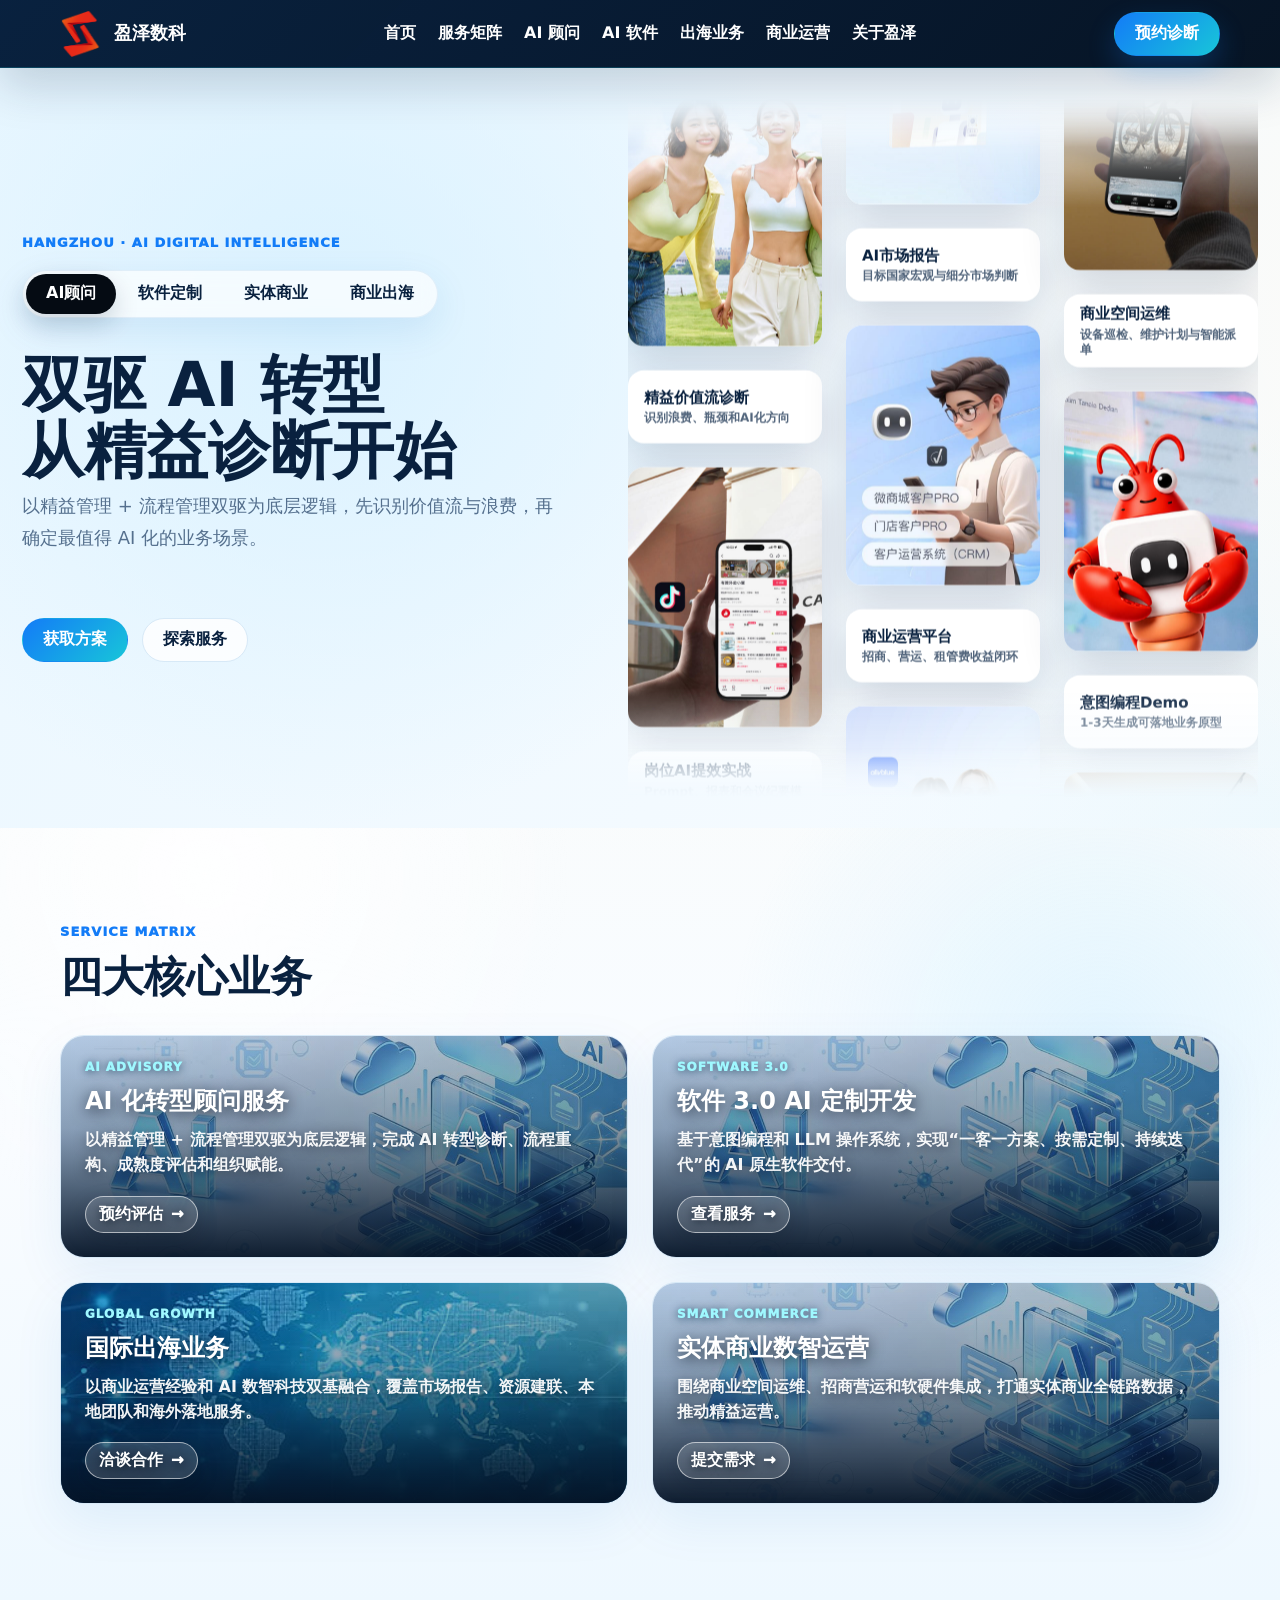
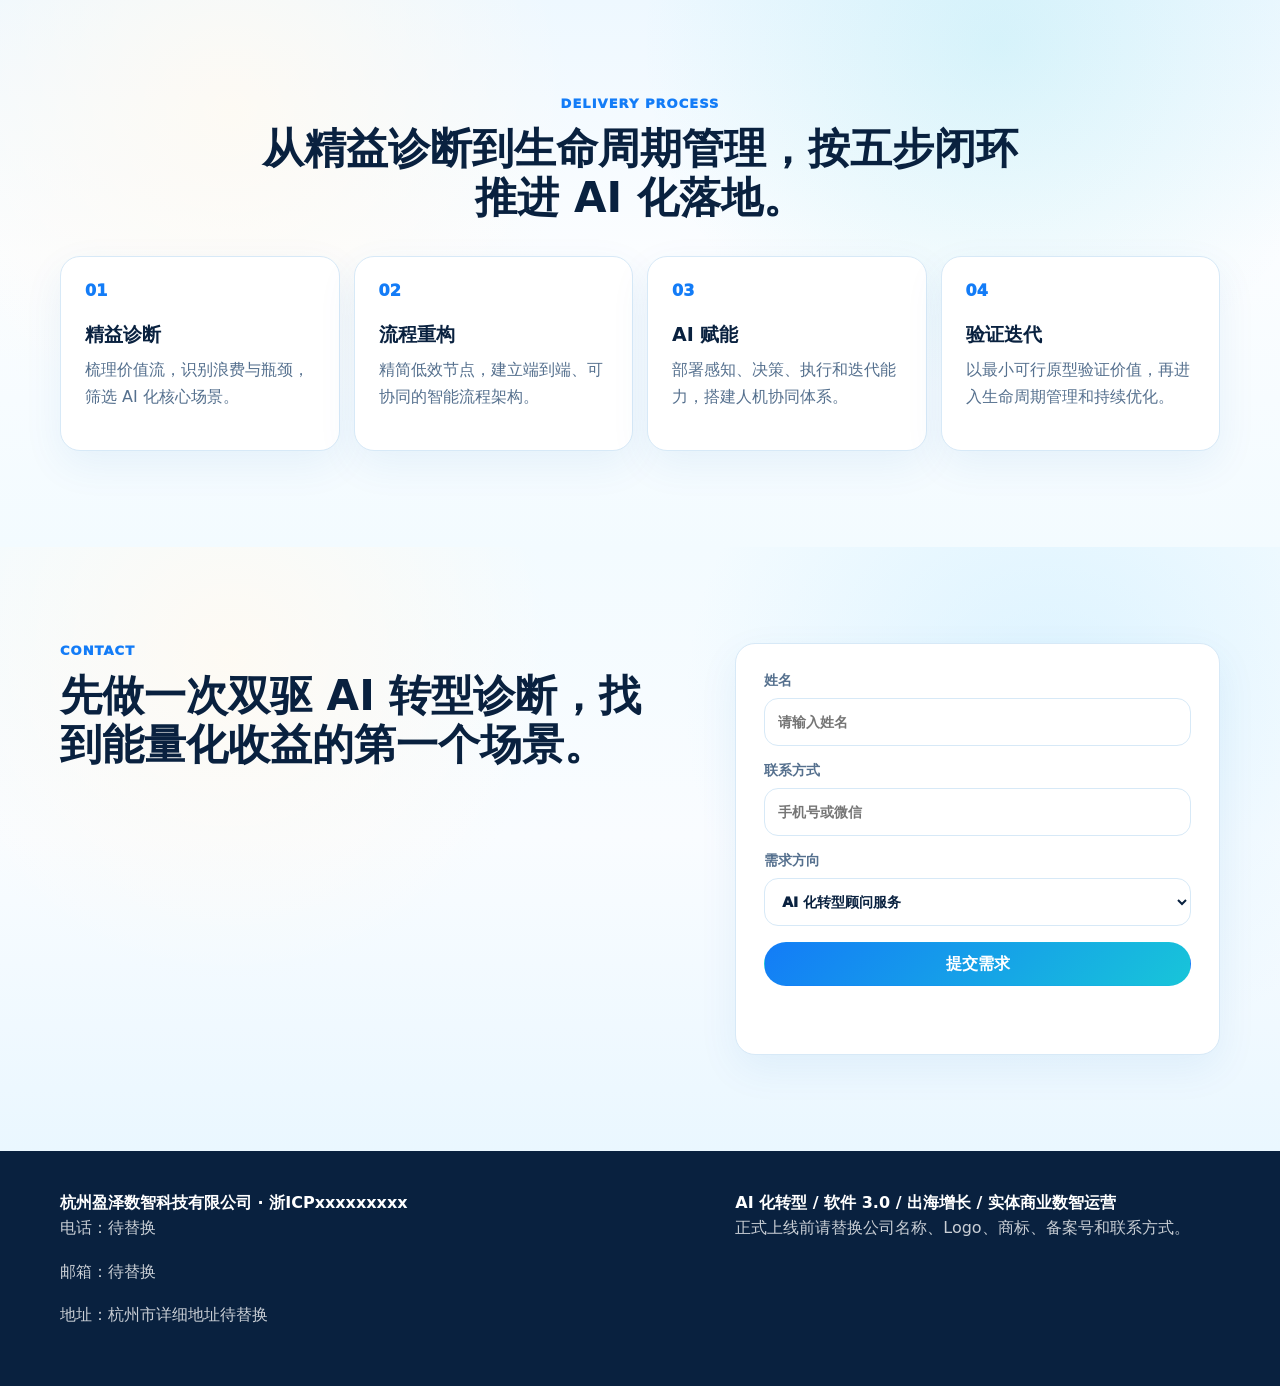
==== commit c7098a61: "upd0617" ====
--- a/index.html
+++ b/index.html
@@ -16,14 +16,20 @@
   <body>
     <header class="site-header">
       <a class="brand" href="#home" aria-label="盈泽数科首页">
-        <span class="brand-mark"></span>
-        <span>盈泽数科</span>
+        <span class="brand-bounce">
+          <span class="brand-mark"></span>
+          <span>盈泽数科</span>
+        </span>
       </a>
       <button class="nav-toggle" type="button" aria-label="打开导航" aria-expanded="false" data-nav-toggle>
-        <span></span>
-        <span></span>
+        <span class="nav-toggle-icon">
+          <span></span>
+          <span></span>
+        </span>
+        导航
       </button>
       <nav class="site-nav" data-nav>
+        <a href="#home">首页</a>
         <a href="#services">服务矩阵</a>
         <a href="./advisory.html">AI 顾问</a>
         <a href="./software.html">AI 软件</a>
--- a/styles.css
+++ b/styles.css
@@ -70,7 +70,6 @@
 .brand {
   display: inline-flex;
   align-items: center;
-  gap: 12px;
   color: #fff;
   font-weight: 900;
   white-space: nowrap;
@@ -82,6 +81,20 @@
   text-rendering: geometricPrecision;
 }
 
+.brand-bounce {
+  display: inline-flex;
+  align-items: center;
+  gap: 12px;
+  transform-origin: center bottom;
+  will-change: transform;
+  -webkit-font-smoothing: antialiased;
+  text-rendering: geometricPrecision;
+}
+
+.brand.is-bouncing .brand-bounce {
+  animation: brand-marble-bounce 1120ms cubic-bezier(0.22, 0.78, 0.28, 1) both;
+}
+
 .brand-mark {
   width: 42px;
   height: 46px;
@@ -89,12 +102,12 @@
   animation: brand-mark-pop 1400ms cubic-bezier(0.16, 0.9, 0.18, 1) both;
 }
 
-.brand span:last-child {
+.brand-bounce span:last-child {
   position: relative;
   overflow: hidden;
 }
 
-.brand span:last-child::after {
+.brand-bounce span:last-child::after {
   content: none;
 }
 
@@ -152,19 +165,36 @@
 
 .nav-toggle {
   display: none;
-  width: 42px;
+  align-items: center;
+  gap: 6px;
   height: 42px;
+  padding: 0 12px;
   background: rgba(255, 255, 255, 0.08);
   border: 1px solid rgba(255, 255, 255, 0.18);
   border-radius: 12px;
-}
-
-.nav-toggle span {
+  color: rgba(255, 255, 255, 0.78);
+  font-size: 13px;
+  font-weight: 600;
+  letter-spacing: 1px;
+  white-space: nowrap;
+  cursor: pointer;
+  -webkit-font-smoothing: antialiased;
+}
+
+.nav-toggle-icon {
+  display: flex;
+  flex-direction: column;
+  gap: 5px;
+  width: 18px;
+  flex-shrink: 0;
+}
+
+.nav-toggle-icon span {
   display: block;
-  width: 18px;
+  width: 100%;
   height: 2px;
-  margin: 5px auto;
   background: #fff;
+  border-radius: 1px;
 }
 
 @keyframes brand-enter {
@@ -202,6 +232,36 @@
   }
 }
 
+@keyframes brand-marble-bounce {
+  0% {
+    transform: translateY(0) scale(1);
+  }
+  18% {
+    transform: translateY(15px) scaleX(1.05) scaleY(0.86);
+  }
+  31% {
+    transform: translateY(-13px) scaleX(0.96) scaleY(1.07);
+  }
+  44% {
+    transform: translateY(8px) scaleX(1.03) scaleY(0.92);
+  }
+  56% {
+    transform: translateY(-7px) scaleX(0.98) scaleY(1.04);
+  }
+  68% {
+    transform: translateY(4px) scaleX(1.015) scaleY(0.96);
+  }
+  80% {
+    transform: translateY(-3px) scaleX(0.99) scaleY(1.02);
+  }
+  91% {
+    transform: translateY(1px) scaleX(1.005) scaleY(0.99);
+  }
+  100% {
+    transform: translateY(0) scale(1);
+  }
+}
+
 @keyframes heroGradientLoop {
   0% {
     background-position: 0% 12%, 88% 8%, 62% 86%, 0% 50%;
@@ -238,10 +298,10 @@
   position: absolute;
   inset: 0;
   background:
-    radial-gradient(circle at 18% 24%, rgba(255, 255, 255, 0.92) 0%, rgba(255, 255, 255, 0) 30%),
-    radial-gradient(circle at 82% 18%, rgba(185, 231, 255, 0.58) 0%, rgba(185, 231, 255, 0) 34%),
+    radial-gradient(circle at 18% 24%, rgba(213, 240, 255, 0.82) 0%, rgba(213, 240, 255, 0) 30%),
+    radial-gradient(circle at 82% 18%, rgba(255, 250, 242, 0.82) 0%, rgba(255, 250, 242, 0) 34%),
     radial-gradient(circle at 68% 78%, rgba(226, 246, 255, 0.72) 0%, rgba(226, 246, 255, 0) 36%),
-    linear-gradient(120deg, #fffaf2 0%, #f8fcff 36%, #eaf7ff 68%, #f7fbff 100%);
+    linear-gradient(120deg, #eaf7ff 0%, #f6fbff 38%, #fffaf2 74%, #fffdf8 100%);
   background-size: 140% 140%, 150% 150%, 160% 160%, 220% 220%;
   animation: heroGradientLoop 18s ease-in-out infinite alternate;
 }
@@ -636,7 +696,7 @@
 }
 
 .art-global {
-  background-image: url("./assets/module-back-compressed.jpg");
+  background-image: url("./assets/out_cn.jpeg");
   background-position: 46% center;
 }
 
@@ -1204,7 +1264,7 @@
   }
 
   .nav-toggle {
-    display: block;
+    display: inline-flex;
   }
 
   .site-nav {
@@ -1249,9 +1309,9 @@
 
   .hero-image {
     background:
-      radial-gradient(circle at 20% 16%, rgba(255, 255, 255, 0.9) 0%, rgba(255, 255, 255, 0) 32%),
-      radial-gradient(circle at 78% 24%, rgba(185, 231, 255, 0.54) 0%, rgba(185, 231, 255, 0) 38%),
-      linear-gradient(145deg, #fffaf2 0%, #f8fcff 42%, #eaf7ff 100%);
+      radial-gradient(circle at 20% 16%, rgba(213, 240, 255, 0.84) 0%, rgba(213, 240, 255, 0) 32%),
+      radial-gradient(circle at 78% 24%, rgba(255, 250, 242, 0.82) 0%, rgba(255, 250, 242, 0) 38%),
+      linear-gradient(145deg, #eaf7ff 0%, #f7fbff 42%, #fffaf2 100%);
     background-size: 145% 145%, 155% 155%, 220% 220%;
   }
 
@@ -1439,7 +1499,8 @@
   .brand,
   .brand-mark,
   .hero-image,
-  .brand span:last-child::after {
+  .brand.is-bouncing .brand-bounce,
+  .brand-bounce span:last-child::after {
     animation: none;
   }
 }
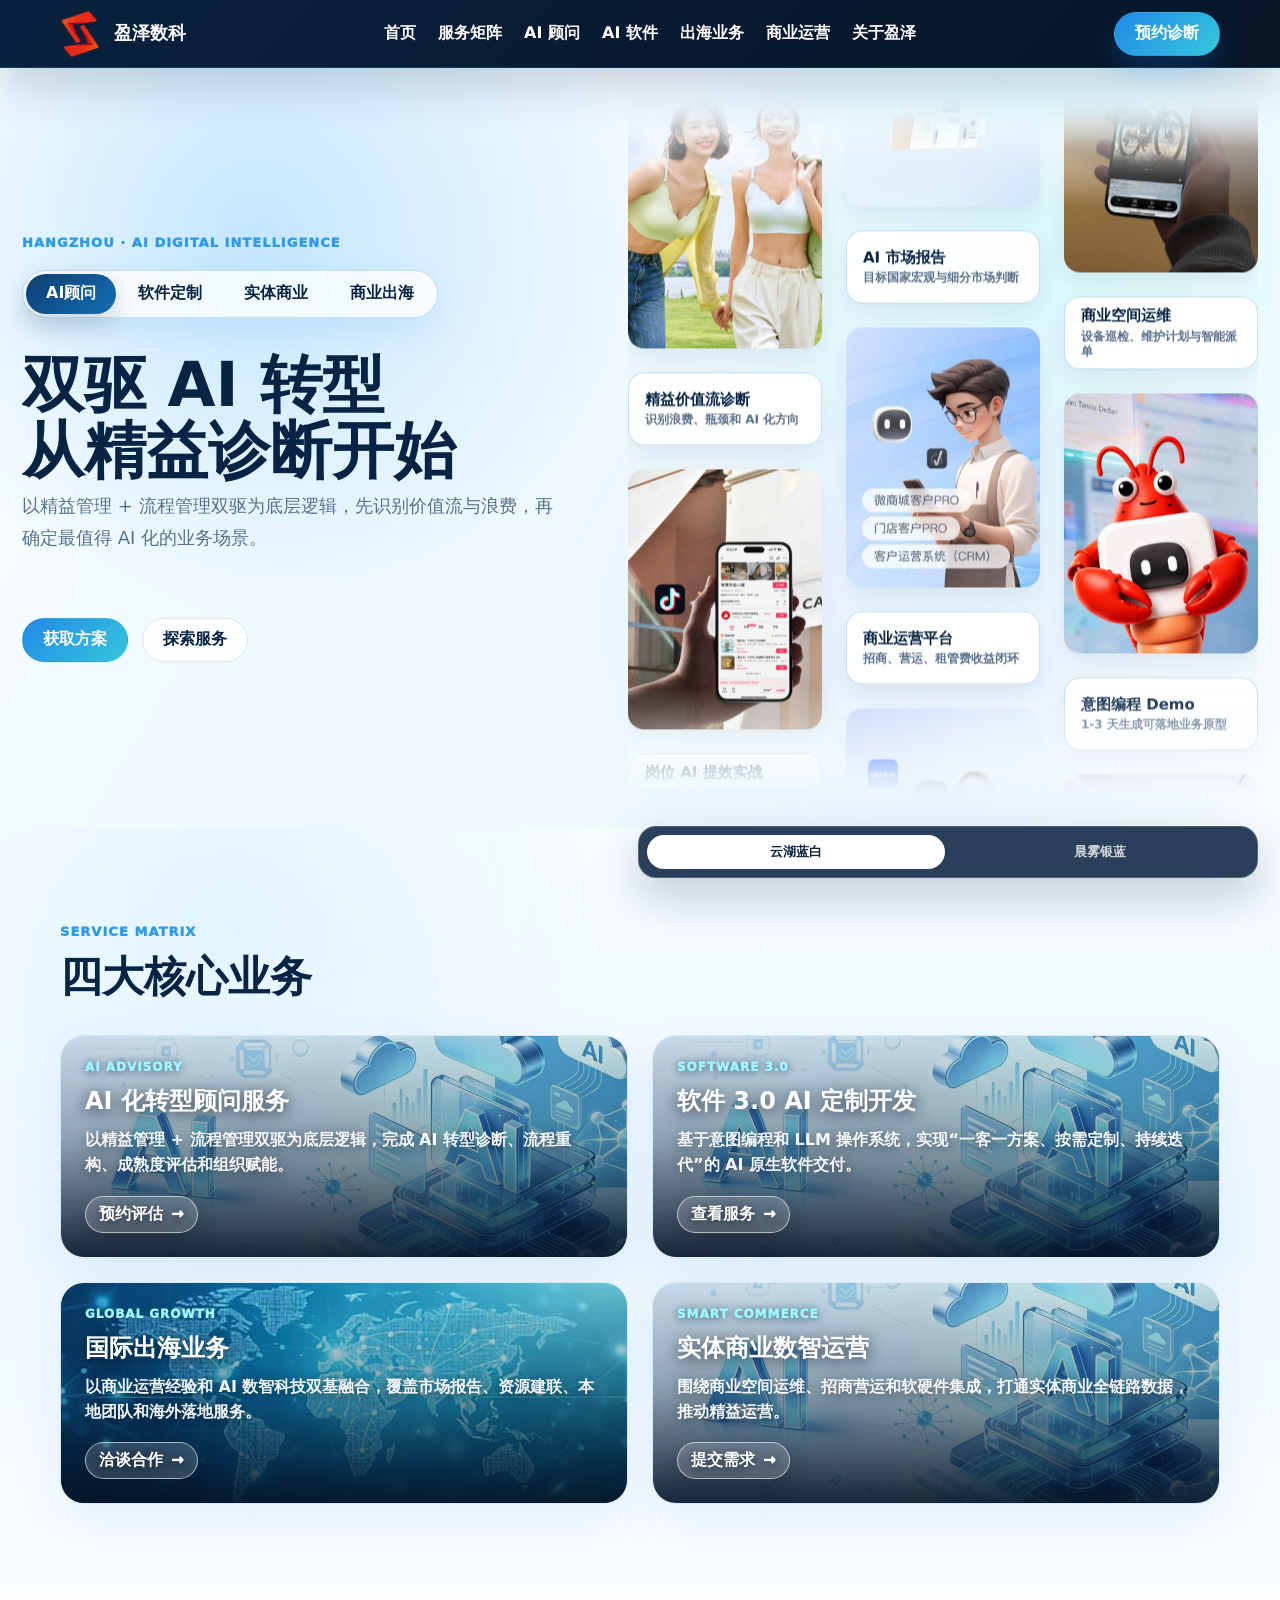
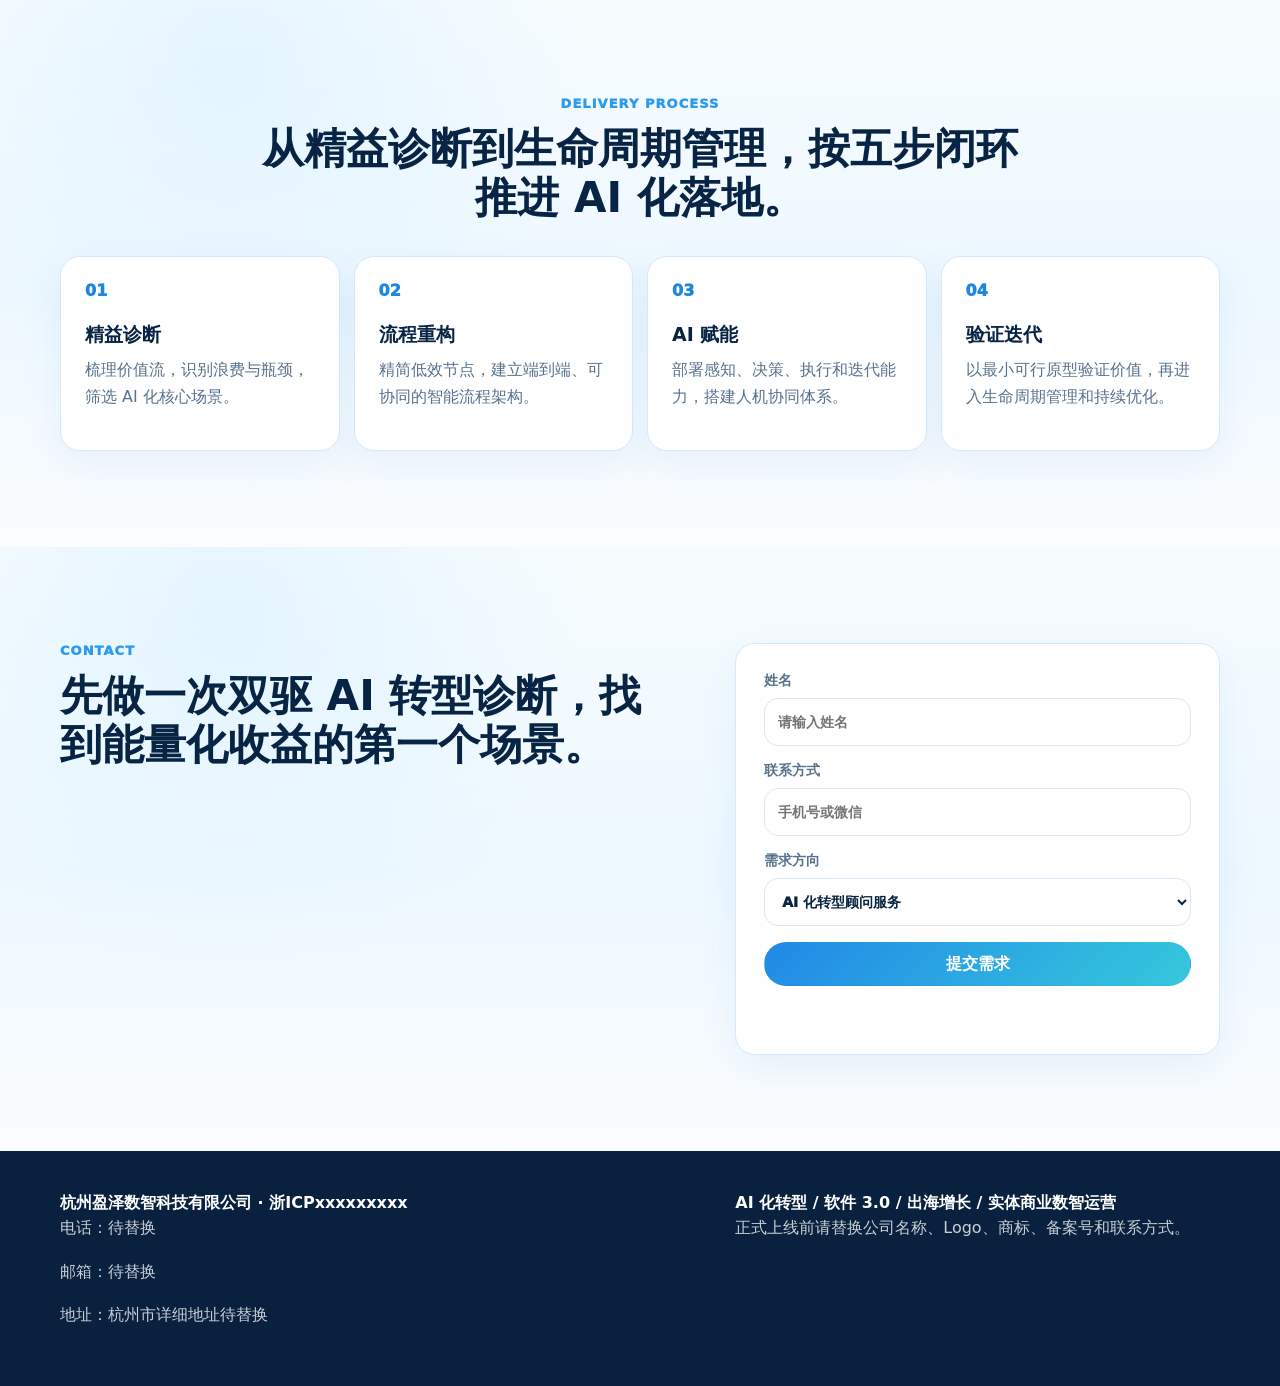
==== commit 1e1ac067: "只保留云湖蓝白和晨雾银蓝版本" ====
--- a/index.html
+++ b/index.html
@@ -11,9 +11,10 @@
     <link rel="icon" type="image/png" href="./favicon.png" />
     <link rel="shortcut icon" type="image/png" href="./favicon.png" />
     <link rel="apple-touch-icon" href="./favicon.png" />
-    <link rel="stylesheet" href="./styles.css" />
+    <link rel="stylesheet" href="./styles-base.css" />
+    <link id="theme-stylesheet" rel="stylesheet" href="./theme-light-2.css" />
   </head>
-  <body>
+  <body class="theme-light-2">
     <header class="site-header">
       <a class="brand" href="#home" aria-label="盈泽数科首页">
         <span class="brand-bounce">
@@ -39,6 +40,10 @@
       </nav>
       <a class="header-action" href="#contact">预约诊断</a>
     </header>
+    <div class="theme-switcher" data-theme-switcher data-theme-storage-key="home-main" data-theme-default="theme-light-2" aria-label="首页主题切换">
+      <button class="is-active" type="button" data-theme-option="theme-light-2">云湖蓝白</button>
+      <button type="button" data-theme-option="theme-light-3">晨雾银蓝</button>
+    </div>
 
     <main id="home">
       <section class="hero">
@@ -75,13 +80,13 @@
               </article>
               <article class="showcase-card showcase-card--text">
                 <strong>精益价值流诊断</strong>
-                <span>识别浪费、瓶颈和AI化方向</span>
+                <span>识别浪费、瓶颈和 AI 化方向</span>
               </article>
               <article class="showcase-card showcase-card--image card-customer">
                 <div class="showcase-visual"></div>
               </article>
               <article class="showcase-card showcase-card--text">
-                <strong>岗位AI提效实战</strong>
+                <strong>岗位 AI 提效实战</strong>
                 <span>Prompt、报表和会议纪要模板</span>
               </article>
               <article class="showcase-card showcase-card--image card-agent">
@@ -89,7 +94,7 @@
               </article>
               <article class="showcase-card showcase-card--text">
                 <strong>人机协同作业体系</strong>
-                <span>重复工作交给AI，高价值决策留给人</span>
+                <span>重复工作交给 AI，高价值决策留给人</span>
               </article>
             </div>
             <div class="showcase-lane" data-showcase-lane data-speed="0.03" data-offset="142">
@@ -97,7 +102,7 @@
                 <div class="showcase-visual"></div>
               </article>
               <article class="showcase-card showcase-card--text">
-                <strong>AI市场报告</strong>
+                <strong>AI 市场报告</strong>
                 <span>目标国家宏观与细分市场判断</span>
               </article>
               <article class="showcase-card showcase-card--image card-commerce">
@@ -127,15 +132,15 @@
                 <div class="showcase-visual"></div>
               </article>
               <article class="showcase-card showcase-card--text">
-                <strong>意图编程Demo</strong>
-                <span>1-3天生成可落地业务原型</span>
+                <strong>意图编程 Demo</strong>
+                <span>1-3 天生成可落地业务原型</span>
               </article>
               <article class="showcase-card showcase-card--image card-content">
                 <div class="showcase-visual"></div>
               </article>
               <article class="showcase-card showcase-card--text">
                 <strong>行业专属智能体</strong>
-                <span>沉淀SOP、经验库和业务规则</span>
+                <span>沉淀 SOP、经验库和业务规则</span>
               </article>
             </div>
           </div>
--- a/styles-base.css
+++ b/styles-base.css
@@ -0,0 +1,1557 @@
+:root {
+  --bg: #f6fbff;
+  --surface: #ffffff;
+  --ink: #09213f;
+  --muted: #55708e;
+  --line: #d7e9f7;
+  --blue: #137cf7;
+  --cyan: #18c5d9;
+  --mint: #26d4a4;
+  --soft-blue: #eaf6ff;
+  --soft-mint: #e9fbf5;
+  --shadow: 0 24px 70px rgba(13, 103, 185, 0.14);
+  --container: 1160px;
+}
+
+* {
+  box-sizing: border-box;
+}
+
+html {
+  scroll-behavior: smooth;
+}
+
+body {
+  margin: 0;
+  color: var(--ink);
+  background:
+    linear-gradient(180deg, #fffaf2 0%, #f8fcff 34%, #eaf7ff 68%, #f8fcff 100%);
+  font-family: ui-sans-serif, system-ui, "Microsoft YaHei", "Segoe UI", Arial, sans-serif;
+}
+
+body.nav-open {
+  overflow: hidden;
+}
+
+a {
+  color: inherit;
+  text-decoration: none;
+}
+
+button,
+input,
+select {
+  font: inherit;
+}
+
+.container {
+  width: min(calc(100% - 44px), var(--container));
+  margin: 0 auto;
+}
+
+.site-header {
+  position: sticky;
+  top: 0;
+  z-index: 40;
+  display: grid;
+  grid-template-columns: auto 1fr auto;
+  gap: 24px;
+  align-items: center;
+  min-height: 68px;
+  padding: 0 max(22px, calc((100vw - var(--container)) / 2));
+  background:
+    linear-gradient(135deg, rgba(9, 33, 63, 0.98), rgba(7, 20, 36, 0.96)),
+    var(--ink);
+  border-bottom: 1px solid rgba(24, 197, 217, 0.22);
+  box-shadow: 0 18px 46px rgba(9, 33, 63, 0.18);
+  backdrop-filter: blur(18px);
+}
+
+.brand {
+  display: inline-flex;
+  align-items: center;
+  color: #fff;
+  font-weight: 900;
+  white-space: nowrap;
+  font-size: 18px;
+  letter-spacing: 0;
+  text-shadow: none;
+  animation: brand-enter 1400ms cubic-bezier(0.16, 0.9, 0.18, 1) both;
+  -webkit-font-smoothing: antialiased;
+  text-rendering: geometricPrecision;
+}
+
+.brand-bounce {
+  display: inline-flex;
+  align-items: center;
+  gap: 12px;
+  transform-origin: center bottom;
+  will-change: transform;
+  -webkit-font-smoothing: antialiased;
+  text-rendering: geometricPrecision;
+}
+
+.brand.is-bouncing .brand-bounce {
+  animation: brand-marble-bounce 1120ms cubic-bezier(0.22, 0.78, 0.28, 1) both;
+}
+
+.brand-mark {
+  width: 42px;
+  height: 46px;
+  background: url("./assets/logo-mark.png") center / contain no-repeat;
+  animation: brand-mark-pop 1400ms cubic-bezier(0.16, 0.9, 0.18, 1) both;
+}
+
+.brand-bounce span:last-child {
+  position: relative;
+  overflow: hidden;
+}
+
+.brand-bounce span:last-child::after {
+  content: none;
+}
+
+.site-nav {
+  display: flex;
+  justify-content: center;
+  gap: 22px;
+  color: #fff;
+  font-size: 16px;
+  font-weight: 900;
+  letter-spacing: 0;
+  -webkit-font-smoothing: antialiased;
+  text-rendering: geometricPrecision;
+}
+
+.site-nav a:hover {
+  color: #fff;
+}
+
+.header-action,
+.btn {
+  display: inline-flex;
+  min-height: 44px;
+  align-items: center;
+  justify-content: center;
+  padding: 10px 20px;
+  border: 1px solid transparent;
+  border-radius: 999px;
+  font-weight: 1000;
+  transition: transform 160ms ease, box-shadow 160ms ease, background 160ms ease;
+}
+
+.header-action {
+  color: #fff;
+  background: linear-gradient(135deg, var(--blue), var(--cyan));
+  box-shadow: 0 12px 28px rgba(19, 124, 247, 0.24);
+}
+
+.btn:hover,
+.header-action:hover {
+  transform: translateY(-2px);
+  box-shadow: 0 14px 34px rgba(19, 124, 247, 0.2);
+}
+
+.btn-primary {
+  color: #fff;
+  background: linear-gradient(135deg, var(--blue), var(--cyan));
+}
+
+.btn-secondary {
+  color: var(--ink);
+  background: rgba(255, 255, 255, 0.84);
+  border-color: var(--line);
+}
+
+.nav-toggle {
+  display: none;
+  align-items: center;
+  gap: 6px;
+  height: 42px;
+  padding: 0 12px;
+  background: rgba(255, 255, 255, 0.08);
+  border: 1px solid rgba(255, 255, 255, 0.18);
+  border-radius: 12px;
+  color: rgba(255, 255, 255, 0.78);
+  font-size: 13px;
+  font-weight: 600;
+  letter-spacing: 1px;
+  white-space: nowrap;
+  cursor: pointer;
+  -webkit-font-smoothing: antialiased;
+}
+
+.nav-toggle-icon {
+  display: flex;
+  flex-direction: column;
+  gap: 5px;
+  width: 18px;
+  flex-shrink: 0;
+}
+
+.nav-toggle-icon span {
+  display: block;
+  width: 100%;
+  height: 2px;
+  background: #fff;
+  border-radius: 1px;
+}
+
+@keyframes brand-enter {
+  0% {
+    opacity: 0;
+    transform: translateX(-84px) scale(0.86);
+    filter: blur(8px);
+  }
+  42% {
+    opacity: 1;
+    transform: translateX(12px) scale(1.08);
+    filter: blur(0);
+  }
+  66% {
+    opacity: 1;
+    transform: translateX(-4px) scale(0.99);
+    filter: blur(0);
+  }
+  100% {
+    opacity: 1;
+    transform: translateX(0) scale(1);
+    filter: blur(0);
+  }
+}
+
+@keyframes brand-mark-pop {
+  0% {
+    transform: rotate(-10deg) scale(0.78);
+  }
+  45% {
+    transform: rotate(3deg) scale(1.16);
+  }
+  100% {
+    transform: rotate(0deg) scale(1);
+  }
+}
+
+@keyframes brand-marble-bounce {
+  0% {
+    transform: translateY(0) scale(1);
+  }
+  18% {
+    transform: translateY(15px) scaleX(1.05) scaleY(0.86);
+  }
+  31% {
+    transform: translateY(-13px) scaleX(0.96) scaleY(1.07);
+  }
+  44% {
+    transform: translateY(8px) scaleX(1.03) scaleY(0.92);
+  }
+  56% {
+    transform: translateY(-7px) scaleX(0.98) scaleY(1.04);
+  }
+  68% {
+    transform: translateY(4px) scaleX(1.015) scaleY(0.96);
+  }
+  80% {
+    transform: translateY(-3px) scaleX(0.99) scaleY(1.02);
+  }
+  91% {
+    transform: translateY(1px) scaleX(1.005) scaleY(0.99);
+  }
+  100% {
+    transform: translateY(0) scale(1);
+  }
+}
+
+@keyframes heroGradientLoop {
+  0% {
+    background-position: 0% 12%, 88% 8%, 62% 86%, 0% 50%;
+  }
+  50% {
+    background-position: 18% 24%, 70% 18%, 80% 68%, 100% 50%;
+  }
+  100% {
+    background-position: 8% 36%, 96% 30%, 56% 72%, 0% 50%;
+  }
+}
+
+@keyframes brand-shine {
+  0% {
+    left: -48%;
+    opacity: 0;
+  }
+  24% {
+    opacity: 1;
+  }
+  100% {
+    left: 112%;
+    opacity: 0;
+  }
+}
+
+.hero {
+  position: relative;
+  min-height: 760px;
+  overflow: hidden;
+}
+
+.hero-image {
+  position: absolute;
+  inset: 0;
+  background:
+    radial-gradient(circle at 18% 24%, rgba(213, 240, 255, 0.82) 0%, rgba(213, 240, 255, 0) 30%),
+    radial-gradient(circle at 82% 18%, rgba(255, 250, 242, 0.82) 0%, rgba(255, 250, 242, 0) 34%),
+    radial-gradient(circle at 68% 78%, rgba(226, 246, 255, 0.72) 0%, rgba(226, 246, 255, 0) 36%),
+    linear-gradient(120deg, #eaf7ff 0%, #f6fbff 38%, #fffaf2 74%, #fffdf8 100%);
+  background-size: 140% 140%, 150% 150%, 160% 160%, 220% 220%;
+  animation: heroGradientLoop 18s ease-in-out infinite alternate;
+}
+
+.hero-grid {
+  position: relative;
+  display: grid;
+  width: min(calc(100% - 44px), 1280px);
+  grid-template-columns: minmax(420px, 0.92fr) minmax(560px, 1.08fr);
+  gap: clamp(28px, 4vw, 48px);
+  min-height: 760px;
+  align-items: center;
+}
+
+.hero-copy {
+  position: relative;
+  z-index: 3;
+  min-width: 0;
+  max-width: 620px;
+}
+
+.eyebrow {
+  margin: 0 0 14px;
+  color: var(--blue);
+  font-size: 13px;
+  font-weight: 1000;
+  letter-spacing: 0.08em;
+}
+
+h1,
+h2,
+h3,
+p {
+  margin-top: 0;
+}
+
+h1 {
+  max-width: 760px;
+  margin-bottom: 22px;
+  font-size: 62px;
+  font-weight: 900;
+  line-height: 1.06;
+  letter-spacing: 0;
+  text-shadow: none;
+  -webkit-font-smoothing: antialiased;
+  text-rendering: geometricPrecision;
+}
+
+h2 {
+  margin-bottom: 16px;
+  font-size: 42px;
+  line-height: 1.15;
+  letter-spacing: 0;
+}
+
+h3 {
+  margin-bottom: 12px;
+  font-size: 24px;
+  line-height: 1.25;
+}
+
+.hero-copy p:not(.eyebrow),
+.section-head span,
+.contact-copy span {
+  max-width: 650px;
+  color: var(--muted);
+  font-size: 18px;
+  line-height: 1.8;
+}
+
+.hero-actions {
+  display: flex;
+  flex-wrap: wrap;
+  gap: 14px;
+  margin-top: 32px;
+}
+
+.hero-tabs {
+  display: inline-flex;
+  gap: 2px;
+  margin: 6px 0 28px;
+  padding: 3px;
+  background: rgba(255, 255, 255, 0.68);
+  border: 1px solid rgba(215, 233, 247, 0.72);
+  border-radius: 999px;
+  box-shadow: 0 12px 36px rgba(13, 103, 185, 0.1);
+  backdrop-filter: blur(10px);
+}
+
+.hero-tabs button {
+  min-height: 40px;
+  padding: 8px 20px;
+  color: var(--ink);
+  background: transparent;
+  border: 0;
+  border-radius: 999px;
+  cursor: pointer;
+  font-size: 16px;
+  font-weight: 900;
+  transition: color 180ms ease, background 180ms ease, box-shadow 180ms ease;
+}
+
+.hero-tabs button.is-active {
+  color: #fff;
+  background: #050b13;
+  box-shadow: 0 10px 24px rgba(9, 33, 63, 0.18);
+}
+
+.hero-rotator {
+  height: 144px;
+  overflow: hidden;
+}
+
+.hero-rotator-track {
+  display: grid;
+  transition: transform 880ms cubic-bezier(0.16, 0.9, 0.18, 1);
+  will-change: transform;
+}
+
+.hero-rotator h1 {
+  display: flex;
+  height: 144px;
+  margin: 0;
+  align-items: center;
+}
+
+.hero-dynamic-copy {
+  min-height: 96px;
+  transition: opacity 220ms ease, transform 220ms ease;
+}
+
+.hero-dynamic-copy.is-changing {
+  opacity: 0;
+  transform: translateY(8px);
+}
+
+.hero-showcase {
+  position: relative;
+  display: flex;
+  width: 630px;
+  max-width: 52vw;
+  height: 700px;
+  margin-left: auto;
+  gap: 24px;
+  overflow: hidden;
+  border-radius: 0;
+  mask-image: linear-gradient(180deg, transparent 0%, #000 7%, #000 93%, transparent 100%);
+}
+
+.hero-showcase::before,
+.hero-showcase::after {
+  position: absolute;
+  left: 0;
+  right: 0;
+  z-index: 2;
+  height: 110px;
+  content: "";
+  pointer-events: none;
+}
+
+.hero-showcase::before {
+  top: 0;
+  background: linear-gradient(180deg, rgba(255, 250, 242, 0.84), transparent);
+}
+
+.hero-showcase::after {
+  bottom: 0;
+  background: linear-gradient(0deg, rgba(255, 250, 242, 0.86), transparent);
+}
+
+.showcase-lane {
+  display: flex;
+  width: 194px;
+  flex: 0 0 194px;
+  flex-direction: column;
+  gap: 24px;
+  padding-top: 24px;
+  will-change: transform;
+}
+
+.showcase-card {
+  position: relative;
+  width: 194px;
+  height: 260px;
+  flex: 0 0 260px;
+  overflow: hidden;
+  color: #fff;
+  background: #fff;
+  border-radius: 16px;
+  box-shadow: 0 10px 26px rgba(9, 33, 63, 0.08);
+  cursor: pointer;
+  transition: transform 180ms ease, box-shadow 180ms ease;
+}
+
+.showcase-card--text {
+  display: flex;
+  height: 73px;
+  flex-basis: 73px;
+  padding: 14px 16px;
+  flex-direction: column;
+  justify-content: center;
+  color: var(--ink);
+  background: #fff;
+}
+
+.showcase-card--text strong {
+  margin-bottom: 4px;
+  color: var(--ink);
+  font-size: 15px;
+  font-weight: 900;
+  line-height: 1.25;
+  letter-spacing: 0;
+  text-shadow: none;
+  -webkit-font-smoothing: antialiased;
+  text-rendering: geometricPrecision;
+}
+
+.showcase-card--text span {
+  color: #52657c;
+  font-size: 12px;
+  font-weight: 650;
+  line-height: 1.25;
+  letter-spacing: 0;
+  text-shadow: none;
+  -webkit-font-smoothing: antialiased;
+  text-rendering: geometricPrecision;
+}
+
+.showcase-card:hover {
+  transform: translateY(-3px);
+  box-shadow: 0 18px 42px rgba(9, 33, 63, 0.16);
+}
+
+.service-body p {
+  color: var(--cyan);
+  font-size: 12px;
+  font-weight: 1000;
+  letter-spacing: 0.08em;
+}
+
+.service-body p {
+  color: #9ff8ff;
+  text-shadow: 0 1px 8px rgba(0, 46, 76, 0.8);
+}
+
+.showcase-visual {
+  position: absolute;
+  inset: 0;
+  background: url("./assets/youzan-showcase/01-dushi-liren.jpg") center / cover no-repeat;
+  transition: opacity 180ms ease, transform 180ms ease;
+}
+
+.showcase-visual::before {
+  content: none;
+}
+
+.showcase-visual::after {
+  content: none;
+}
+
+.showcase-card:hover .showcase-visual {
+  opacity: 0.92;
+  transform: scale(1.035);
+}
+
+.showcase-card--image strong {
+  display: block;
+  color: #fff;
+  font-size: 18px;
+  line-height: 1.2;
+}
+
+.showcase-card--image p {
+  margin: 0;
+  color: rgba(255, 255, 255, 0.84);
+  font-size: 12px;
+  font-weight: 650;
+  line-height: 1.45;
+}
+
+.card-agent .showcase-visual {
+  background-image: url("./assets/youzan-showcase/02-daogou-ai.jpg");
+}
+
+.card-global .showcase-visual {
+  background-image: url("./assets/youzan-showcase/03-neican.jpg");
+}
+
+.card-commerce .showcase-visual {
+  background-image: url("./assets/youzan-showcase/04-siyu-service.jpg");
+}
+
+.card-retail .showcase-visual {
+  background-image: url("./assets/youzan-showcase/05-brand-growth.jpg");
+}
+
+.card-workflow .showcase-visual {
+  background-image: url("./assets/youzan-showcase/06-youzan-ai.jpg");
+}
+
+.card-content .showcase-visual {
+  background-image: url("./assets/youzan-showcase/07-solutions.jpg");
+}
+
+.card-data .showcase-visual {
+  background-image: url("./assets/youzan-showcase/08-allvalue.jpg");
+}
+
+.card-customer .showcase-visual {
+  background-image: url("./assets/youzan-showcase/09-douyin.jpg");
+}
+
+.card-store .showcase-visual {
+  background-image: url("./assets/youzan-showcase/10-huitouke-a.jpeg");
+}
+
+.card-market .showcase-visual {
+  background-image: url("./assets/youzan-showcase/11-pengpeng.jpg");
+}
+
+.card-oversea .showcase-visual {
+  background-image: url("./assets/youzan-showcase/12-huitouke-b.jpeg");
+}
+
+.section {
+  padding: 96px 0;
+}
+
+.services {
+  background:
+    radial-gradient(circle at 16% 6%, rgba(255, 255, 255, 0.92) 0%, rgba(255, 255, 255, 0) 28%),
+    radial-gradient(circle at 86% 28%, rgba(185, 231, 255, 0.34) 0%, rgba(185, 231, 255, 0) 30%),
+    linear-gradient(180deg, rgba(247, 251, 255, 0.08) 0%, #f9fcff 42%, #eef8ff 100%);
+}
+
+.section-head {
+  max-width: 760px;
+  margin-bottom: 34px;
+}
+
+.section-head.compact {
+  margin-inline: auto;
+  text-align: center;
+}
+
+.service-grid {
+  display: grid;
+  grid-template-columns: repeat(2, minmax(0, 1fr));
+  gap: 24px;
+}
+
+.service-card {
+  position: relative;
+  min-height: 210px;
+  overflow: hidden;
+  background: var(--surface);
+  border: 1px solid var(--line);
+  border-radius: 24px;
+  box-shadow: 0 18px 50px rgba(13, 103, 185, 0.08);
+}
+
+.service-card::after {
+  position: absolute;
+  inset: 0;
+  content: "";
+  background:
+    linear-gradient(180deg, rgba(6, 26, 50, 0.12) 0%, rgba(6, 26, 50, 0.34) 42%, rgba(4, 18, 36, 0.94) 100%),
+    linear-gradient(90deg, rgba(19, 124, 247, 0.22), rgba(5, 18, 36, 0.18));
+  pointer-events: none;
+}
+
+.service-art {
+  position: absolute;
+  inset: 0;
+  background-size: cover;
+  background-position: center;
+  transition: transform 220ms ease;
+}
+
+.service-card:hover .service-art {
+  transform: scale(1.035);
+}
+
+.art-advisory {
+  background-image: url("./assets/module-back-compressed.jpg");
+  background-position: center 43%;
+}
+
+.art-software {
+  background-image: url("./assets/module-back-compressed.jpg");
+  background-position: 54% center;
+}
+
+.art-global {
+  background-image: url("./assets/out_cn.jpeg");
+  background-position: 46% center;
+}
+
+.art-commerce {
+  background-image: url("./assets/module-back-compressed.jpg");
+  background-position: center 58%;
+}
+
+.service-body {
+  position: relative;
+  z-index: 1;
+  display: flex;
+  min-height: 210px;
+  padding: 24px;
+  flex-direction: column;
+  justify-content: flex-end;
+  color: #fff;
+  text-shadow: 0 2px 12px rgba(3, 12, 24, 0.5);
+}
+
+.service-body span {
+  display: block;
+  color: rgba(255, 255, 255, 0.94);
+  line-height: 1.55;
+  font-weight: 650;
+}
+
+.service-body h3 {
+  color: #fff;
+  text-shadow: 0 3px 16px rgba(3, 12, 24, 0.78);
+}
+
+.service-body a {
+  display: inline-flex;
+  width: fit-content;
+  min-height: 34px;
+  margin-top: 18px;
+  align-items: center;
+  gap: 8px;
+  padding: 7px 13px;
+  color: #fff;
+  background: rgba(255, 255, 255, 0.16);
+  border: 1px solid rgba(255, 255, 255, 0.58);
+  border-radius: 999px;
+  box-shadow: 0 8px 22px rgba(2, 14, 28, 0.2);
+  font-weight: 1000;
+  text-shadow: 0 2px 10px rgba(3, 12, 24, 0.68);
+  transition: transform 160ms ease, background 160ms ease, border-color 160ms ease;
+}
+
+.service-body a::after {
+  content: "→";
+  font-size: 15px;
+  line-height: 1;
+}
+
+.service-body a:hover {
+  transform: translateY(-1px);
+  background: rgba(255, 255, 255, 0.28);
+  border-color: rgba(255, 255, 255, 0.9);
+}
+
+.bright-band {
+  background: linear-gradient(135deg, #ffffff, #eaf7ff 52%, #e9fbf5);
+}
+
+.split,
+.contact-grid,
+.footer-grid {
+  display: grid;
+  grid-template-columns: minmax(0, 0.9fr) minmax(340px, 0.7fr);
+  gap: 52px;
+  align-items: start;
+}
+
+.value-list,
+.process-grid {
+  display: grid;
+  gap: 14px;
+}
+
+.value-list article,
+.process-grid article,
+.contact-form {
+  background: var(--surface);
+  border: 1px solid var(--line);
+  border-radius: 20px;
+  box-shadow: 0 14px 40px rgba(13, 103, 185, 0.07);
+}
+
+.value-list article {
+  padding: 22px;
+}
+
+.value-list b,
+.process-grid b {
+  display: block;
+  margin-bottom: 8px;
+  font-size: 19px;
+}
+
+.value-list span,
+.process-grid p {
+  color: var(--muted);
+  line-height: 1.7;
+}
+
+.process {
+  background:
+    radial-gradient(circle at 18% 20%, rgba(255, 250, 242, 0.84) 0%, rgba(255, 250, 242, 0) 30%),
+    radial-gradient(circle at 78% 8%, rgba(24, 197, 217, 0.12) 0%, rgba(24, 197, 217, 0) 32%),
+    linear-gradient(180deg, #eef8ff 0%, #fbfdff 46%, #f3fbff 100%);
+}
+
+.process-grid {
+  grid-template-columns: repeat(4, 1fr);
+}
+
+.process-grid article {
+  padding: 24px;
+}
+
+.process-grid span {
+  display: inline-flex;
+  margin-bottom: 22px;
+  color: var(--blue);
+  font-weight: 1000;
+}
+
+.legacy-detail {
+  overflow: hidden;
+}
+
+.page-first-section {
+  padding-top: 126px;
+}
+
+.legacy-detail img {
+  display: block;
+  max-width: 100%;
+}
+
+.legacy-dark {
+  color: #fff;
+  background: linear-gradient(180deg, #07090d 0%, #111927 100%);
+}
+
+.legacy-light {
+  background:
+    radial-gradient(circle at 18% 16%, rgba(19, 124, 247, 0.1), transparent 30%),
+    linear-gradient(180deg, #f6fbff 0%, #edf6ff 100%);
+}
+
+.advisory-hero {
+  background:
+    radial-gradient(circle at 16% 18%, rgba(255, 250, 242, 0.92) 0%, rgba(255, 250, 242, 0) 30%),
+    radial-gradient(circle at 88% 20%, rgba(185, 231, 255, 0.54) 0%, rgba(185, 231, 255, 0) 34%),
+    linear-gradient(135deg, #fffaf2 0%, #f8fcff 46%, #eaf7ff 100%);
+}
+
+.advisory-hero-card {
+  overflow: hidden;
+  background: rgba(255, 255, 255, 0.92);
+  border: 1px solid rgba(215, 233, 247, 0.82);
+  border-radius: 26px;
+  box-shadow: 0 26px 76px rgba(9, 33, 63, 0.16);
+}
+
+.advisory-hero-card img {
+  width: 100%;
+  aspect-ratio: 1.42;
+  object-fit: cover;
+}
+
+.advisory-hero-card div {
+  padding: 24px;
+}
+
+.advisory-hero-card b {
+  display: block;
+  margin-bottom: 8px;
+  font-size: 22px;
+}
+
+.advisory-hero-card p {
+  margin: 0;
+  color: var(--muted);
+  line-height: 1.7;
+}
+
+.advisory-band {
+  background:
+    radial-gradient(circle at 20% 0%, rgba(255, 255, 255, 0.88) 0%, rgba(255, 255, 255, 0) 30%),
+    linear-gradient(180deg, #f4fbff 0%, #fbfdff 50%, #eef8ff 100%);
+}
+
+.advisory-grid {
+  display: grid;
+  grid-template-columns: repeat(3, minmax(0, 1fr));
+  gap: 18px;
+}
+
+.advisory-grid article {
+  min-height: 230px;
+  padding: 24px;
+  background: rgba(255, 255, 255, 0.9);
+  border: 1px solid rgba(215, 233, 247, 0.82);
+  border-radius: 22px;
+  box-shadow: 0 18px 50px rgba(13, 103, 185, 0.08);
+}
+
+.advisory-grid span {
+  color: var(--blue);
+  font-size: 13px;
+  font-weight: 1000;
+}
+
+.advisory-grid h3 {
+  margin: 14px 0 10px;
+  font-size: 22px;
+}
+
+.advisory-grid p {
+  margin: 0;
+  color: var(--muted);
+  line-height: 1.7;
+}
+
+.advisory-method {
+  background:
+    radial-gradient(circle at 82% 12%, rgba(24, 197, 217, 0.13) 0%, rgba(24, 197, 217, 0) 32%),
+    linear-gradient(180deg, #eef8ff 0%, #f9fcff 56%, #f4fbff 100%);
+}
+
+.advisory-process {
+  grid-template-columns: repeat(3, 1fr);
+}
+
+.advisory-deliverables .legacy-product-card {
+  min-height: 260px;
+  padding: 28px;
+  background: rgba(255, 255, 255, 0.92);
+}
+
+.advisory-cta {
+  background:
+    radial-gradient(circle at 18% 18%, rgba(255, 250, 242, 0.9) 0%, rgba(255, 250, 242, 0) 28%),
+    radial-gradient(circle at 82% 30%, rgba(185, 231, 255, 0.44) 0%, rgba(185, 231, 255, 0) 34%),
+    linear-gradient(180deg, #eef8ff 0%, #fbfdff 100%);
+}
+
+.advisory-actions {
+  justify-content: center;
+}
+
+.legacy-copy {
+  max-width: 720px;
+}
+
+.legacy-copy h2 {
+  font-size: clamp(34px, 4vw, 58px);
+  line-height: 1.1;
+}
+
+.legacy-copy h1 {
+  max-width: none;
+  font-size: clamp(38px, 5vw, 68px);
+  line-height: 1.08;
+}
+
+.legacy-copy p:not(.eyebrow) {
+  color: rgba(255, 255, 255, 0.74);
+  font-size: 18px;
+  line-height: 1.75;
+}
+
+.legacy-light .legacy-copy p:not(.eyebrow) {
+  color: var(--muted);
+}
+
+.legacy-centered {
+  max-width: 860px;
+  margin: 0 auto 36px;
+  text-align: center;
+}
+
+.legacy-product-grid {
+  display: grid;
+  grid-template-columns: repeat(3, minmax(0, 1fr));
+  gap: 18px;
+}
+
+.legacy-product-card {
+  min-height: 510px;
+  padding: 18px 18px 26px;
+  color: var(--ink);
+  background: #f6f8fb;
+  border: 1px solid rgba(215, 233, 247, 0.72);
+  border-radius: 18px;
+  box-shadow: 0 20px 52px rgba(9, 22, 40, 0.16);
+}
+
+.legacy-product-card img {
+  width: 100%;
+  aspect-ratio: 1.78;
+  margin-bottom: 22px;
+  object-fit: contain;
+  background: #fff;
+  border-radius: 12px;
+}
+
+.legacy-product-card p {
+  color: var(--muted);
+  line-height: 1.65;
+}
+
+.legacy-product-card a {
+  display: inline-flex;
+  margin-top: 12px;
+  color: var(--blue);
+  font-weight: 1000;
+}
+
+.legacy-split-grid {
+  display: grid;
+  grid-template-columns: 0.86fr 1.14fr;
+  gap: 48px;
+  align-items: center;
+}
+
+.legacy-mini-stats {
+  display: flex;
+  gap: 10px;
+  flex-wrap: wrap;
+  margin-top: 24px;
+}
+
+.stat-centered {
+  justify-content: center;
+  margin: 0 auto 32px;
+}
+
+.legacy-mini-stats span {
+  padding: 14px 16px;
+  color: var(--muted);
+  background: #fff;
+  border: 1px solid rgba(215, 233, 247, 0.72);
+  border-radius: 14px;
+  box-shadow: 0 12px 34px rgba(9, 22, 40, 0.1);
+}
+
+.legacy-mini-stats strong {
+  display: block;
+  color: #e73535;
+  font-size: 28px;
+}
+
+.legacy-pain-stack {
+  display: grid;
+  gap: 16px;
+}
+
+.legacy-pain-stack img,
+.legacy-mosaic figure,
+.legacy-case-stage img,
+.legacy-case-row article,
+.legacy-about-intro article,
+.legacy-about-gallery article {
+  border-radius: 16px;
+  box-shadow: 0 24px 70px rgba(9, 22, 40, 0.16);
+}
+
+.legacy-pain-stack img:nth-child(2) {
+  margin-left: 10%;
+}
+
+.legacy-pain-stack img:nth-child(3) {
+  width: 86%;
+}
+
+.legacy-pain-stack img:nth-child(4) {
+  width: 92%;
+  margin-left: 6%;
+}
+
+.legacy-mosaic {
+  display: grid;
+  grid-template-columns: repeat(6, 1fr);
+  gap: 14px;
+}
+
+.legacy-mosaic figure {
+  position: relative;
+  min-height: 240px;
+  margin: 0;
+  overflow: hidden;
+  background: #fff;
+}
+
+.legacy-mosaic figure {
+  grid-column: span 2;
+}
+
+.legacy-mosaic img {
+  width: 100%;
+  height: 100%;
+  object-fit: cover;
+}
+
+.legacy-mosaic figcaption {
+  position: absolute;
+  left: 14px;
+  bottom: 12px;
+  padding: 8px 12px;
+  color: #fff;
+  background: rgba(0, 0, 0, 0.58);
+  border-radius: 999px;
+  backdrop-filter: blur(12px);
+  font-size: 13px;
+  font-weight: 900;
+}
+
+.legacy-case-stage {
+  display: grid;
+  grid-template-columns: repeat(2, 1fr);
+  gap: 16px;
+  margin-bottom: 18px;
+}
+
+.legacy-case-stage img,
+.legacy-case-row img {
+  width: 100%;
+  object-fit: cover;
+}
+
+.legacy-case-row {
+  display: flex;
+  gap: 14px;
+}
+
+.legacy-case-row article {
+  flex: 1;
+  overflow: hidden;
+  background: #fff;
+}
+
+.legacy-case-row img {
+  aspect-ratio: 1.78;
+}
+
+.legacy-case-row h3 {
+  margin: 14px 16px 18px;
+  font-size: 18px;
+}
+
+.legacy-about .legacy-copy h2 {
+  color: var(--blue);
+}
+
+.legacy-about-intro {
+  display: grid;
+  gap: 22px;
+  margin-bottom: 28px;
+}
+
+.about-capability-grid {
+  margin: 30px 0;
+}
+
+.legacy-about-intro article,
+.legacy-about-gallery article {
+  padding: clamp(22px, 3vw, 34px);
+  background: rgba(255, 255, 255, 0.96);
+}
+
+.legacy-about-intro h3,
+.legacy-about-gallery h3 {
+  color: var(--blue);
+  font-size: clamp(24px, 2.4vw, 34px);
+}
+
+.legacy-about-intro p {
+  color: #4f5b6b;
+  line-height: 1.9;
+}
+
+.legacy-about-gallery {
+  display: grid;
+  grid-template-columns: repeat(2, minmax(0, 1fr));
+  gap: 22px;
+}
+
+.legacy-about-gallery img {
+  width: 100%;
+  aspect-ratio: 1.38;
+  object-fit: contain;
+  background: #fff;
+  border-radius: 12px;
+}
+
+.contact {
+  padding: 96px 0;
+  background:
+    radial-gradient(circle at 18% 18%, rgba(255, 250, 242, 0.88) 0%, rgba(255, 250, 242, 0) 28%),
+    radial-gradient(circle at 82% 26%, rgba(185, 231, 255, 0.42) 0%, rgba(185, 231, 255, 0) 32%),
+    linear-gradient(180deg, #f3fbff 0%, #f9fcff 48%, #eaf7ff 100%);
+}
+
+.contact-form {
+  display: grid;
+  gap: 16px;
+  padding: 28px;
+}
+
+.contact-form label {
+  display: grid;
+  gap: 8px;
+  color: var(--muted);
+  font-size: 14px;
+  font-weight: 1000;
+}
+
+.contact-form input,
+.contact-form select {
+  min-height: 48px;
+  padding: 11px 13px;
+  color: var(--ink);
+  background: #fff;
+  border: 1px solid var(--line);
+  border-radius: 14px;
+  outline: none;
+}
+
+.contact-form input:focus,
+.contact-form select:focus {
+  border-color: var(--cyan);
+  box-shadow: 0 0 0 4px rgba(24, 197, 217, 0.16);
+}
+
+.form-status {
+  min-height: 24px;
+  margin: 0;
+  color: #0d8f78;
+  font-weight: 900;
+}
+
+.site-footer {
+  padding: 42px 0;
+  color: rgba(255, 255, 255, 0.78);
+  background: #09213f;
+}
+
+.site-footer strong {
+  color: #fff;
+}
+
+.site-footer p {
+  line-height: 1.7;
+}
+
+@media (max-width: 1040px) {
+  .site-header {
+    grid-template-columns: auto auto;
+    justify-content: space-between;
+  }
+
+  .nav-toggle {
+    display: inline-flex;
+  }
+
+  .site-nav {
+    position: fixed;
+    inset: 76px 16px auto;
+    display: none;
+    padding: 16px;
+    flex-direction: column;
+    gap: 4px;
+    color: rgba(255, 255, 255, 0.82);
+    background: rgba(9, 33, 63, 0.96);
+    border: 1px solid rgba(24, 197, 217, 0.2);
+    border-radius: 20px;
+    box-shadow: 0 20px 60px rgba(9, 33, 63, 0.24);
+  }
+
+  .site-nav.is-open {
+    display: flex;
+  }
+
+  .site-nav a {
+    padding: 10px;
+  }
+
+  .header-action {
+    display: none;
+  }
+
+  .hero-grid,
+  .split,
+  .contact-grid,
+  .footer-grid {
+    grid-template-columns: 1fr;
+  }
+
+  .hero-showcase {
+    width: 100%;
+    max-width: 100%;
+    height: 560px;
+    justify-content: center;
+  }
+
+  .hero-image {
+    background:
+      radial-gradient(circle at 20% 16%, rgba(213, 240, 255, 0.84) 0%, rgba(213, 240, 255, 0) 32%),
+      radial-gradient(circle at 78% 24%, rgba(255, 250, 242, 0.82) 0%, rgba(255, 250, 242, 0) 38%),
+      linear-gradient(145deg, #eaf7ff 0%, #f7fbff 42%, #fffaf2 100%);
+    background-size: 145% 145%, 155% 155%, 220% 220%;
+  }
+
+  .process-grid {
+    grid-template-columns: repeat(2, 1fr);
+  }
+
+  .legacy-product-grid,
+  .legacy-split-grid,
+  .legacy-case-stage,
+  .legacy-about-gallery,
+  .advisory-grid,
+  .advisory-process {
+    grid-template-columns: 1fr;
+  }
+
+  .legacy-case-row {
+    display: grid;
+    grid-template-columns: 1fr 1fr;
+  }
+
+  .legacy-mosaic {
+    grid-template-columns: 1fr;
+  }
+
+  .legacy-mosaic figure {
+    grid-column: auto;
+  }
+}
+
+@media (max-width: 1180px) and (min-width: 1041px) {
+  .hero-grid {
+    width: min(calc(100% - 36px), 1120px);
+    grid-template-columns: minmax(380px, 0.9fr) minmax(520px, 1.1fr);
+    gap: 24px;
+  }
+
+  .hero-copy {
+    max-width: 520px;
+  }
+
+  h1 {
+    font-size: 54px;
+  }
+
+  .hero-showcase {
+    width: 588px;
+    max-width: 58vw;
+    gap: 18px;
+  }
+
+  .showcase-lane {
+    width: 184px;
+    flex-basis: 184px;
+    gap: 20px;
+  }
+
+  .showcase-card {
+    width: 184px;
+  }
+}
+
+@media (max-width: 720px) {
+  .container {
+    width: min(calc(100% - 28px), var(--container));
+  }
+
+  .hero,
+  .hero-grid {
+    min-height: 720px;
+  }
+
+  h1 {
+    font-size: 38px;
+  }
+
+  .hero-tabs {
+    display: grid;
+    grid-template-columns: 1fr 1fr;
+    width: 100%;
+    margin-bottom: 22px;
+    border-radius: 22px;
+  }
+
+  .hero-tabs button {
+    min-height: 38px;
+    padding: 8px 12px;
+    font-size: 15px;
+  }
+
+  .hero-rotator,
+  .hero-rotator h1 {
+    height: 94px;
+  }
+
+  .hero-copy {
+    max-width: none;
+  }
+
+  .hero-dynamic-copy {
+    min-height: 118px;
+  }
+
+  h2 {
+    font-size: 30px;
+  }
+
+  .section,
+  .contact {
+    padding: 66px 0;
+  }
+
+  .service-grid,
+  .process-grid {
+    grid-template-columns: 1fr;
+  }
+
+  .service-card,
+  .service-body {
+    min-height: 190px;
+  }
+
+  .hero-actions {
+    display: grid;
+  }
+
+  .hero-showcase {
+    height: 460px;
+    justify-content: flex-start;
+    gap: 14px;
+  }
+
+  .showcase-lane {
+    width: 160px;
+    flex-basis: 160px;
+    gap: 14px;
+    padding-top: 14px;
+  }
+
+  .showcase-card {
+    width: 160px;
+    height: 214px;
+    flex-basis: 214px;
+    border-radius: 20px;
+  }
+
+  .showcase-card--text {
+    height: 70px;
+    flex-basis: 70px;
+    padding: 12px 13px;
+    border-radius: 18px;
+  }
+
+  .showcase-card--image strong {
+    font-size: 17px;
+  }
+
+  .showcase-card--text strong {
+    font-size: 14px;
+  }
+
+  .showcase-card--text span {
+    font-size: 11px;
+    line-height: 1.25;
+  }
+
+  .legacy-product-card {
+    min-height: auto;
+  }
+
+  .legacy-case-row {
+    grid-template-columns: 1fr;
+  }
+
+  .legacy-pain-stack img,
+  .legacy-pain-stack img:nth-child(2),
+  .legacy-pain-stack img:nth-child(3),
+  .legacy-pain-stack img:nth-child(4) {
+    width: 100%;
+    margin-left: 0;
+  }
+}
+
+@media (prefers-reduced-motion: reduce) {
+  .brand,
+  .brand-mark,
+  .hero-image,
+  .brand.is-bouncing .brand-bounce,
+  .brand-bounce span:last-child::after {
+    animation: none;
+  }
+}
+
+.theme-switcher {
+  position: fixed;
+  right: 22px;
+  bottom: 22px;
+  z-index: 60;
+  display: flex;
+  width: min(620px, calc(100vw - 44px));
+  gap: 7px;
+  padding: 8px;
+  flex-wrap: wrap;
+  background: rgba(9, 33, 63, 0.86);
+  border: 1px solid rgba(255, 255, 255, 0.18);
+  border-radius: 18px;
+  box-shadow: 0 18px 46px rgba(9, 33, 63, 0.22);
+  backdrop-filter: blur(16px);
+}
+
+.theme-switcher button {
+  min-height: 34px;
+  padding: 7px 12px;
+  flex: 1 1 96px;
+  color: rgba(255, 255, 255, 0.78);
+  background: transparent;
+  border: 0;
+  border-radius: 999px;
+  cursor: pointer;
+  font-size: 13px;
+  font-weight: 900;
+}
+
+.theme-switcher button.is-active {
+  color: #09213f;
+  background: #fff;
+}
+
+@media (max-width: 720px) {
+  .theme-switcher {
+    right: 14px;
+    bottom: 14px;
+    left: 14px;
+    width: auto;
+    justify-content: center;
+    border-radius: 18px;
+  }
+
+  .theme-switcher button {
+    flex: 1 1 82px;
+    padding-inline: 8px;
+  }
+}
--- a/theme-light-2.css
+++ b/theme-light-2.css
@@ -0,0 +1,90 @@
+body.theme-light-2 {
+  --bg: #f6fbff;
+  --surface: #ffffff;
+  --surface-strong: #eef7ff;
+  --ink: #082444;
+  --muted: #58728e;
+  --line: #d7e8f7;
+  --blue: #1f86df;
+  --cyan: #35c8dc;
+  --mint: #2fd0ad;
+  --soft-blue: #e6f5ff;
+  --soft-mint: #e8fbf6;
+  --shadow: 0 24px 70px rgba(35, 116, 184, 0.13);
+  background:
+    radial-gradient(circle at 18% 18%, rgba(194, 227, 249, 0.74) 0%, rgba(194, 227, 249, 0) 32%),
+    radial-gradient(circle at 86% 20%, rgba(214, 246, 250, 0.62) 0%, rgba(214, 246, 250, 0) 30%),
+    linear-gradient(180deg, #f8fcff 0%, #edf7ff 48%, #fbfdff 100%);
+}
+
+body.theme-light-2 .hero-image {
+  background:
+    radial-gradient(circle at 20% 22%, rgba(184, 226, 255, 0.8) 0%, rgba(184, 226, 255, 0) 32%),
+    radial-gradient(circle at 82% 24%, rgba(207, 248, 250, 0.7) 0%, rgba(207, 248, 250, 0) 32%),
+    radial-gradient(circle at 72% 78%, rgba(230, 242, 255, 0.9) 0%, rgba(230, 242, 255, 0) 38%),
+    linear-gradient(120deg, #fafdff 0%, #edf8ff 46%, #f8fdff 100%);
+}
+
+body.theme-light-2 .eyebrow {
+  color: #2e9aec;
+}
+
+body.theme-light-2 .hero-tabs {
+  background: rgba(255, 255, 255, 0.76);
+  border-color: rgba(191, 220, 241, 0.9);
+}
+
+body.theme-light-2 .hero-tabs button.is-active {
+  color: #fff;
+  background: linear-gradient(135deg, #0d3e70, #146fb4);
+}
+
+body.theme-light-2 .header-action,
+body.theme-light-2 .btn-primary {
+  background: linear-gradient(135deg, #2188e6, #35c8dc);
+}
+
+body.theme-light-2 .btn-secondary {
+  color: #082444;
+  background: rgba(255, 255, 255, 0.86);
+}
+
+body.theme-light-2 .showcase-card--text {
+  color: var(--ink);
+  background: rgba(255, 255, 255, 0.94);
+  border: 1px solid rgba(190, 218, 238, 0.86);
+}
+
+body.theme-light-2 .showcase-card--text strong {
+  color: #082444;
+}
+
+body.theme-light-2 .showcase-card--text span {
+  color: #5a718c;
+}
+
+body.theme-light-2 .showcase-visual::before {
+  content: none;
+}
+
+body.theme-light-2 .hero-showcase::before {
+  background: linear-gradient(180deg, rgba(248, 252, 255, 0.86), transparent);
+}
+
+body.theme-light-2 .hero-showcase::after {
+  background: linear-gradient(0deg, rgba(248, 252, 255, 0.9), transparent);
+}
+
+body.theme-light-2 .services,
+body.theme-light-2 .process,
+body.theme-light-2 .contact {
+  background:
+    radial-gradient(circle at 18% 12%, rgba(215, 240, 255, 0.58) 0%, rgba(215, 240, 255, 0) 30%),
+    linear-gradient(180deg, #f7fcff 0%, #edf8ff 54%, #fbfdff 100%);
+}
+
+body.theme-light-2 .service-card::after {
+  background:
+    linear-gradient(180deg, rgba(5, 28, 52, 0.08) 0%, rgba(5, 28, 52, 0.34) 46%, rgba(4, 18, 36, 0.9) 100%),
+    linear-gradient(90deg, rgba(31, 134, 223, 0.18), rgba(47, 208, 173, 0.1));
+}
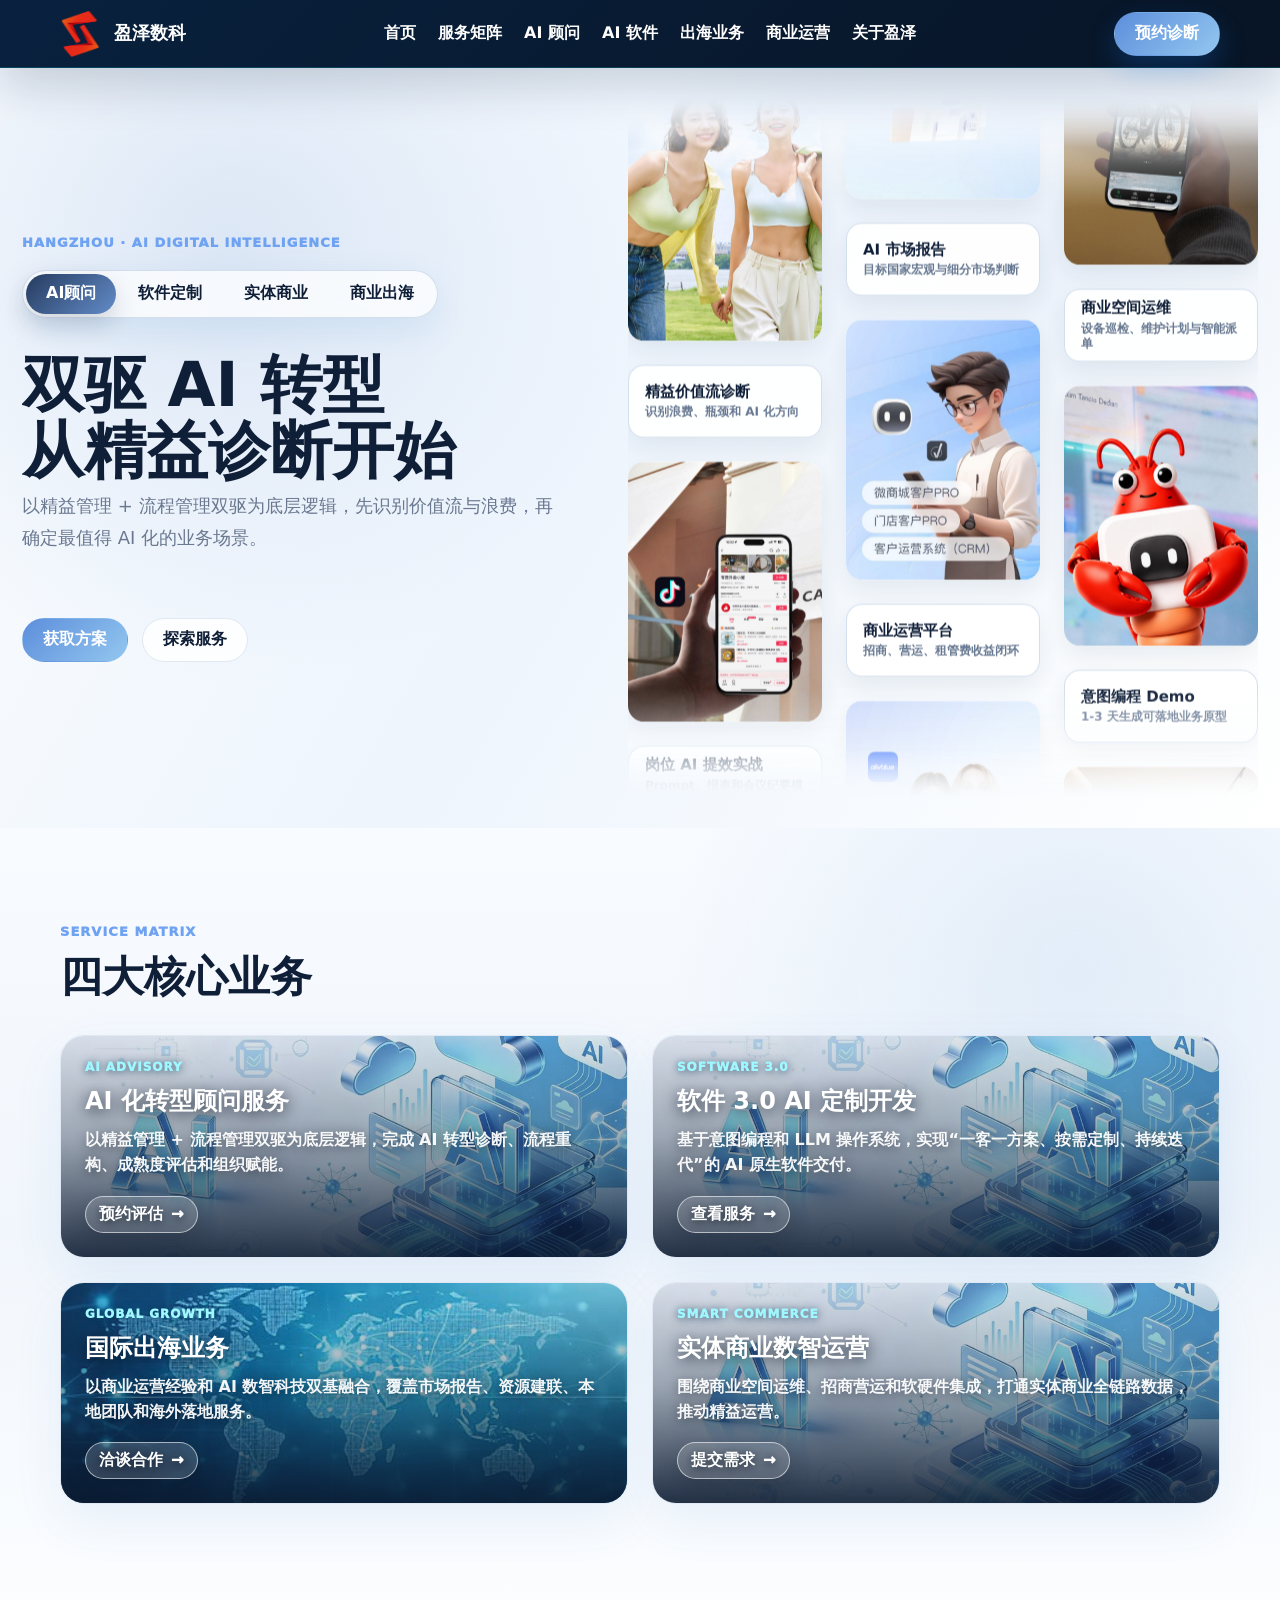
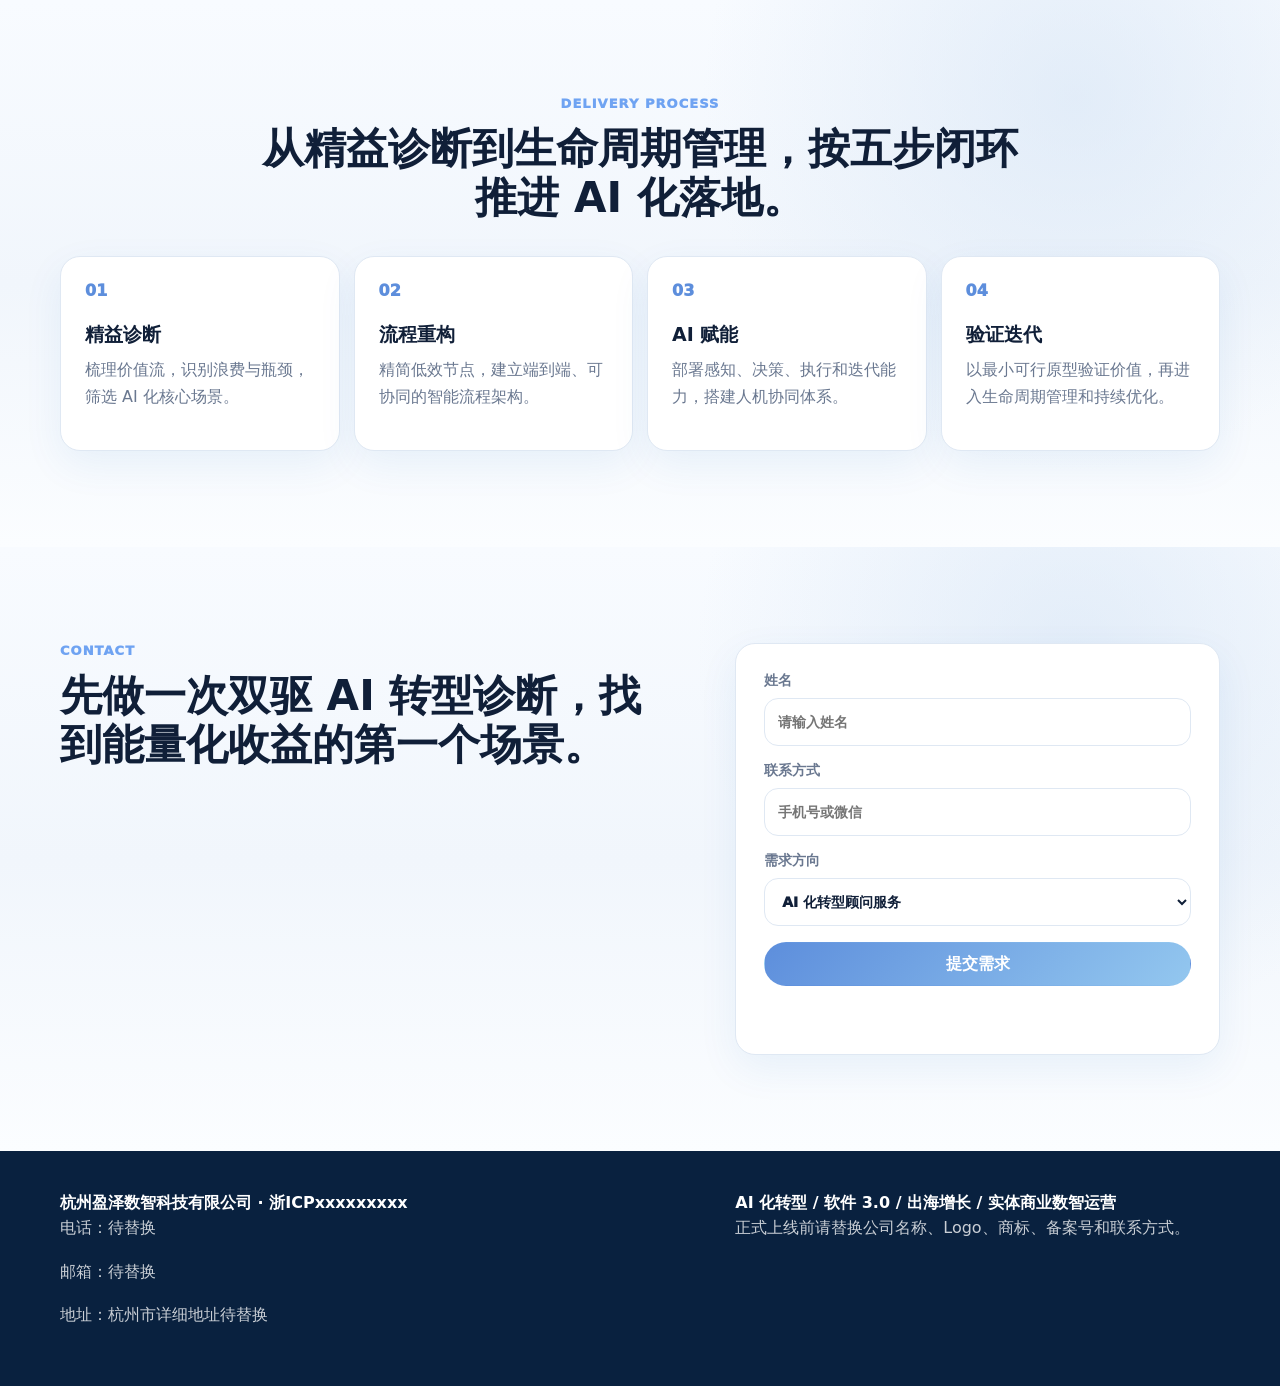
==== commit 61c107ef: "定稿晨雾银蓝" ====
--- a/index.html
+++ b/index.html
@@ -12,9 +12,9 @@
     <link rel="shortcut icon" type="image/png" href="./favicon.png" />
     <link rel="apple-touch-icon" href="./favicon.png" />
     <link rel="stylesheet" href="./styles-base.css" />
-    <link id="theme-stylesheet" rel="stylesheet" href="./theme-light-2.css" />
+    <link rel="stylesheet" href="./theme-light-3.css" />
   </head>
-  <body class="theme-light-2">
+  <body class="theme-light-3">
     <header class="site-header">
       <a class="brand" href="#home" aria-label="盈泽数科首页">
         <span class="brand-bounce">
@@ -40,11 +40,6 @@
       </nav>
       <a class="header-action" href="#contact">预约诊断</a>
     </header>
-    <div class="theme-switcher" data-theme-switcher data-theme-storage-key="home-main" data-theme-default="theme-light-2" aria-label="首页主题切换">
-      <button class="is-active" type="button" data-theme-option="theme-light-2">云湖蓝白</button>
-      <button type="button" data-theme-option="theme-light-3">晨雾银蓝</button>
-    </div>
-
     <main id="home">
       <section class="hero">
         <div class="hero-image" role="img" aria-label="明亮 AI 数智化杭州城市与数据网络背景"></div>
--- a/styles-base.css
+++ b/styles-base.css
@@ -1504,54 +1504,3 @@
     animation: none;
   }
 }
-
-.theme-switcher {
-  position: fixed;
-  right: 22px;
-  bottom: 22px;
-  z-index: 60;
-  display: flex;
-  width: min(620px, calc(100vw - 44px));
-  gap: 7px;
-  padding: 8px;
-  flex-wrap: wrap;
-  background: rgba(9, 33, 63, 0.86);
-  border: 1px solid rgba(255, 255, 255, 0.18);
-  border-radius: 18px;
-  box-shadow: 0 18px 46px rgba(9, 33, 63, 0.22);
-  backdrop-filter: blur(16px);
-}
-
-.theme-switcher button {
-  min-height: 34px;
-  padding: 7px 12px;
-  flex: 1 1 96px;
-  color: rgba(255, 255, 255, 0.78);
-  background: transparent;
-  border: 0;
-  border-radius: 999px;
-  cursor: pointer;
-  font-size: 13px;
-  font-weight: 900;
-}
-
-.theme-switcher button.is-active {
-  color: #09213f;
-  background: #fff;
-}
-
-@media (max-width: 720px) {
-  .theme-switcher {
-    right: 14px;
-    bottom: 14px;
-    left: 14px;
-    width: auto;
-    justify-content: center;
-    border-radius: 18px;
-  }
-
-  .theme-switcher button {
-    flex: 1 1 82px;
-    padding-inline: 8px;
-  }
-}
--- a/theme-light-3.css
+++ b/theme-light-3.css
@@ -0,0 +1,87 @@
+body.theme-light-3 {
+  --bg: #f8fbff;
+  --surface: #ffffff;
+  --surface-strong: #f2f6fb;
+  --ink: #101f38;
+  --muted: #6a7890;
+  --line: #dfe8f3;
+  --blue: #5d8edc;
+  --cyan: #8bbfe8;
+  --mint: #8dd9cf;
+  --soft-blue: #eef4fb;
+  --soft-mint: #effaf8;
+  --shadow: 0 24px 72px rgba(66, 92, 126, 0.12);
+  background:
+    radial-gradient(circle at 18% 18%, rgba(214, 226, 242, 0.8) 0%, rgba(214, 226, 242, 0) 34%),
+    linear-gradient(180deg, #fbfdff 0%, #f1f6fc 52%, #ffffff 100%);
+}
+
+body.theme-light-3 .hero-image {
+  background:
+    radial-gradient(circle at 18% 24%, rgba(216, 228, 244, 0.88) 0%, rgba(216, 228, 244, 0) 36%),
+    radial-gradient(circle at 82% 18%, rgba(232, 240, 250, 0.84) 0%, rgba(232, 240, 250, 0) 34%),
+    linear-gradient(120deg, #fbfdff 0%, #eef5fd 48%, #ffffff 100%);
+}
+
+body.theme-light-3 .eyebrow {
+  color: #6fa3f2;
+}
+
+body.theme-light-3 .hero-tabs {
+  background: rgba(255, 255, 255, 0.72);
+  border-color: rgba(209, 221, 236, 0.95);
+}
+
+body.theme-light-3 .hero-tabs button.is-active {
+  background: linear-gradient(135deg, #253b5f, #638cc8);
+}
+
+body.theme-light-3 .header-action,
+body.theme-light-3 .btn-primary {
+  background: linear-gradient(135deg, #5d8edc, #93c7ef);
+}
+
+body.theme-light-3 .btn-secondary {
+  color: #101f38;
+  background: rgba(255, 255, 255, 0.86);
+}
+
+body.theme-light-3 .showcase-card--text {
+  color: var(--ink);
+  background: rgba(255, 255, 255, 0.92);
+  border: 1px solid rgba(209, 221, 236, 0.92);
+}
+
+body.theme-light-3 .showcase-card--text strong {
+  color: #101f38;
+}
+
+body.theme-light-3 .showcase-card--text span {
+  color: #677891;
+}
+
+body.theme-light-3 .showcase-visual::before {
+  content: none;
+}
+
+body.theme-light-3 .hero-showcase::before {
+  background: linear-gradient(180deg, rgba(251, 253, 255, 0.86), transparent);
+}
+
+body.theme-light-3 .hero-showcase::after {
+  background: linear-gradient(0deg, rgba(251, 253, 255, 0.9), transparent);
+}
+
+body.theme-light-3 .services,
+body.theme-light-3 .process,
+body.theme-light-3 .contact {
+  background:
+    radial-gradient(circle at 84% 18%, rgba(210, 226, 244, 0.55) 0%, rgba(210, 226, 244, 0) 32%),
+    linear-gradient(180deg, #f8fbff 0%, #f1f6fc 52%, #fbfdff 100%);
+}
+
+body.theme-light-3 .service-card::after {
+  background:
+    linear-gradient(180deg, rgba(10, 24, 45, 0.08) 0%, rgba(10, 24, 45, 0.34) 46%, rgba(10, 24, 45, 0.88) 100%),
+    linear-gradient(90deg, rgba(93, 142, 220, 0.14), rgba(139, 191, 232, 0.08));
+}
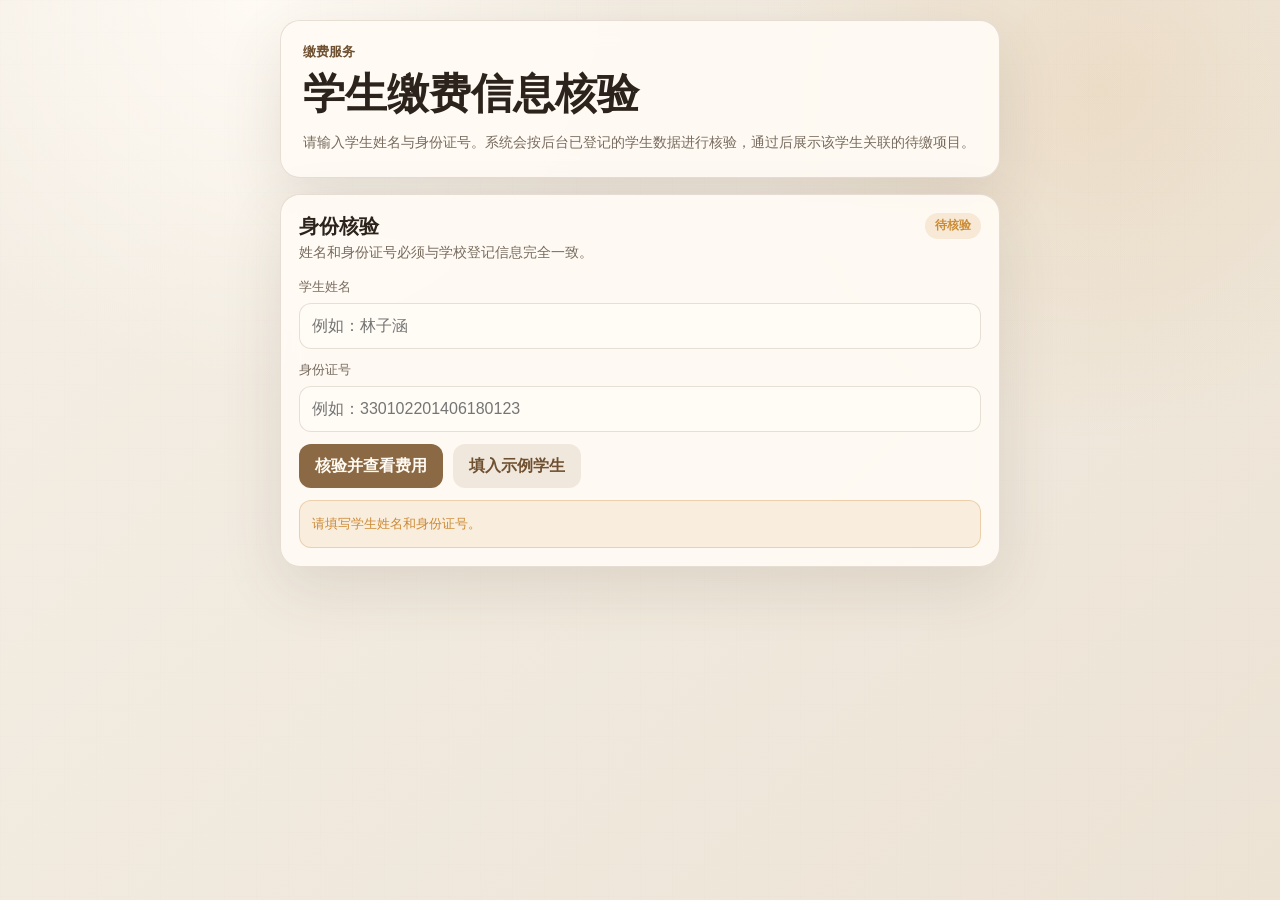
==== commit d2f41828: "init" ====
--- a/index.html
+++ b/index.html
@@ -1,259 +1,466 @@
 <!doctype html>
 <html lang="zh-CN">
-  <head>
-    <meta charset="utf-8" />
-    <meta name="viewport" content="width=device-width, initial-scale=1" />
-    <meta
-      name="description"
-      content="杭州盈泽数智科技有限公司，提供 AI 化转型顾问、软件 3.0 AI 定制开发、国际出海业务与实体商业数智运营服务。"
-    />
-    <title>盈泽数科</title>
-    <link rel="icon" type="image/png" href="./favicon.png" />
-    <link rel="shortcut icon" type="image/png" href="./favicon.png" />
-    <link rel="apple-touch-icon" href="./favicon.png" />
-    <link rel="stylesheet" href="./styles-base.css" />
-    <link rel="stylesheet" href="./theme-light-3.css" />
-  </head>
-  <body class="theme-light-3">
-    <header class="site-header">
-      <a class="brand" href="#home" aria-label="盈泽数科首页">
-        <span class="brand-bounce">
-          <span class="brand-mark"></span>
-          <span>盈泽数科</span>
-        </span>
-      </a>
-      <button class="nav-toggle" type="button" aria-label="打开导航" aria-expanded="false" data-nav-toggle>
-        <span class="nav-toggle-icon">
-          <span></span>
-          <span></span>
-        </span>
-        导航
-      </button>
-      <nav class="site-nav" data-nav>
-        <a href="#home">首页</a>
-        <a href="#services">服务矩阵</a>
-        <a href="./advisory.html">AI 顾问</a>
-        <a href="./software.html">AI 软件</a>
-        <a href="./global.html">出海业务</a>
-        <a href="./commerce.html">商业运营</a>
-        <a href="./about.html">关于盈泽</a>
-      </nav>
-      <a class="header-action" href="#contact">预约诊断</a>
-    </header>
-    <main id="home">
-      <section class="hero">
-        <div class="hero-image" role="img" aria-label="明亮 AI 数智化杭州城市与数据网络背景"></div>
-        <div class="container hero-grid">
-          <div class="hero-copy">
-            <p class="eyebrow">HANGZHOU · AI DIGITAL INTELLIGENCE</p>
-            <div class="hero-tabs" aria-label="核心业务切换" data-hero-tabs>
-              <button class="is-active" type="button" data-hero-tab="0">AI顾问</button>
-              <button type="button" data-hero-tab="1">软件定制</button>
-              <button type="button" data-hero-tab="2">实体商业</button>
-              <button type="button" data-hero-tab="3">商业出海</button>
-            </div>
-            <div class="hero-rotator" aria-live="polite" data-hero-rotator>
-              <div class="hero-rotator-track" data-hero-title-track>
-                <h1>双驱 AI 转型<br />从精益诊断开始</h1>
-                <h1>软件 3.0 定制<br />意图即应用</h1>
-                <h1>实体商业运营<br />数智化全链路升级</h1>
-                <h1>商业出海服务<br />双基融合落地海外</h1>
-              </div>
-            </div>
-            <p class="hero-dynamic-copy" data-hero-copy>
-              以精益管理 + 流程管理双驱为底层逻辑，先识别价值流与浪费，再确定最值得 AI 化的业务场景。
-            </p>
-            <div class="hero-actions">
-              <a class="btn btn-primary" href="#contact">获取方案</a>
-              <a class="btn btn-secondary" href="#services">探索服务</a>
-            </div>
+<head>
+  <meta charset="utf-8">
+  <meta name="viewport" content="width=device-width, initial-scale=1">
+  <title>缴费页</title>
+  <style>
+    :root {
+      --bg: #f5efe6;
+      --bg-soft: #ece3d5;
+      --ink: #2c241c;
+      --muted: #776b5e;
+      --line: rgba(124, 98, 67, 0.18);
+      --panel: rgba(255, 251, 245, 0.92);
+      --accent: #8b6944;
+      --accent-dark: #6f5030;
+      --good: #4c7b62;
+      --warn: #cc8b35;
+      --bad: #b85143;
+      --shadow: 0 20px 60px rgba(83, 66, 46, 0.12);
+      font-family: "Microsoft YaHei", "PingFang SC", "Noto Sans CJK SC", sans-serif;
+    }
+    * { box-sizing: border-box; }
+    body {
+      margin: 0;
+      min-height: 100vh;
+      color: var(--ink);
+      background:
+        radial-gradient(circle at 20% 0%, rgba(255, 251, 245, 0.95), transparent 24rem),
+        radial-gradient(circle at 86% 10%, rgba(204, 139, 53, 0.13), transparent 22rem),
+        linear-gradient(135deg, var(--bg), var(--bg-soft));
+    }
+    body::before {
+      content: "";
+      position: fixed;
+      inset: 0;
+      pointer-events: none;
+      opacity: 0.28;
+      background-image:
+        linear-gradient(rgba(44, 36, 28, 0.025) 1px, transparent 1px),
+        linear-gradient(90deg, rgba(44, 36, 28, 0.025) 1px, transparent 1px);
+      background-size: 32px 32px;
+    }
+    button, input { font: inherit; }
+    button { border: 0; cursor: pointer; }
+    .app {
+      width: min(720px, calc(100% - 24px));
+      margin: 0 auto;
+      padding: 20px 0 32px;
+      position: relative;
+    }
+    .hero, .panel {
+      background: var(--panel);
+      border: 1px solid var(--line);
+      border-radius: 20px;
+      box-shadow: var(--shadow);
+      backdrop-filter: blur(12px);
+    }
+    .hero {
+      padding: 22px;
+      margin-bottom: 16px;
+    }
+    .eyebrow {
+      color: var(--accent-dark);
+      font-size: 13px;
+      font-weight: 800;
+      margin-bottom: 10px;
+    }
+    h1, h2, h3, p { margin: 0; }
+    h1 {
+      font-size: clamp(28px, 8vw, 42px);
+      line-height: 1.08;
+    }
+    .hero p, .hint {
+      color: var(--muted);
+      line-height: 1.75;
+      font-size: 14px;
+    }
+    .hero p { margin-top: 14px; }
+    .panel { padding: 18px; }
+    .section-head {
+      display: flex;
+      justify-content: space-between;
+      gap: 12px;
+      align-items: flex-start;
+      margin-bottom: 14px;
+    }
+    h2 { font-size: 20px; }
+    h3 { font-size: 17px; }
+    .badge {
+      display: inline-flex;
+      align-items: center;
+      min-height: 26px;
+      border-radius: 999px;
+      padding: 0 10px;
+      font-size: 12px;
+      font-weight: 800;
+      white-space: nowrap;
+      background: rgba(119, 107, 94, 0.12);
+      color: var(--muted);
+    }
+    .badge.good { background: rgba(76, 123, 98, 0.14); color: var(--good); }
+    .badge.warn { background: rgba(204, 139, 53, 0.15); color: var(--warn); }
+    .badge.bad { background: rgba(184, 81, 67, 0.13); color: var(--bad); }
+    .form-grid { display: grid; gap: 12px; }
+    .field label {
+      display: block;
+      color: var(--muted);
+      font-size: 13px;
+      margin-bottom: 7px;
+    }
+    input {
+      width: 100%;
+      min-height: 46px;
+      border-radius: 12px;
+      border: 1px solid var(--line);
+      color: var(--ink);
+      background: rgba(255, 251, 245, 0.78);
+      padding: 0 12px;
+      outline: none;
+    }
+    input:focus {
+      border-color: rgba(139, 105, 68, 0.62);
+      box-shadow: 0 0 0 4px rgba(139, 105, 68, 0.12);
+    }
+    .actions {
+      display: flex;
+      gap: 10px;
+      flex-wrap: wrap;
+      align-items: center;
+    }
+    .btn {
+      min-height: 44px;
+      border-radius: 12px;
+      padding: 0 16px;
+      color: #fffaf2;
+      background: var(--accent);
+      font-weight: 800;
+      transition: transform 0.18s ease, box-shadow 0.18s ease, background 0.18s ease;
+    }
+    .btn:hover {
+      transform: translateY(-1px);
+      background: var(--accent-dark);
+      box-shadow: 0 12px 28px rgba(111, 80, 48, 0.18);
+    }
+    .btn.secondary {
+      color: var(--accent-dark);
+      background: rgba(139, 105, 68, 0.12);
+    }
+    .btn.good { background: var(--good); }
+    .message {
+      margin-top: 12px;
+      padding: 12px;
+      border-radius: 12px;
+      border: 1px solid var(--line);
+      background: rgba(255, 251, 245, 0.72);
+      color: var(--muted);
+      font-size: 13px;
+      line-height: 1.65;
+    }
+    .message.good { color: var(--good); border-color: rgba(76, 123, 98, 0.28); background: rgba(76, 123, 98, 0.09); }
+    .message.bad { color: var(--bad); border-color: rgba(184, 81, 67, 0.28); background: rgba(184, 81, 67, 0.09); }
+    .message.warn { color: var(--warn); border-color: rgba(204, 139, 53, 0.3); background: rgba(204, 139, 53, 0.11); }
+    .pay-card {
+      margin-top: 16px;
+      border-radius: 18px;
+      border: 1px solid var(--line);
+      background: rgba(255, 251, 245, 0.72);
+      overflow: hidden;
+    }
+    .pay-title, .fee-row, .total-line {
+      display: grid;
+      grid-template-columns: 1fr auto;
+      gap: 12px;
+      align-items: center;
+    }
+    .pay-title {
+      padding: 16px;
+      border-bottom: 1px solid var(--line);
+    }
+    .fee-row {
+      padding: 13px 16px;
+      border-bottom: 1px solid rgba(124, 98, 67, 0.12);
+    }
+    .fee-row small, .pay-title small {
+      color: var(--muted);
+      display: block;
+      margin-top: 4px;
+    }
+    .total-line {
+      padding: 16px;
+      background: rgba(139, 105, 68, 0.08);
+      font-size: 18px;
+      font-weight: 800;
+    }
+    .modal {
+      position: fixed;
+      inset: 0;
+      display: none;
+      place-items: center;
+      padding: 18px;
+      background: rgba(44, 36, 28, 0.38);
+      z-index: 20;
+    }
+    .modal.show { display: grid; }
+    .modal-card {
+      width: min(440px, 100%);
+      border-radius: 22px;
+      border: 1px solid var(--line);
+      background: var(--panel-strong);
+      box-shadow: 0 28px 90px rgba(44, 36, 28, 0.24);
+      padding: 22px;
+    }
+    .pay-options {
+      display: grid;
+      gap: 10px;
+      margin: 16px 0;
+    }
+    .pay-option {
+      display: flex;
+      justify-content: space-between;
+      align-items: center;
+      min-height: 44px;
+      padding: 0 12px;
+      border-radius: 12px;
+      border: 1px solid var(--line);
+      background: rgba(255, 251, 245, 0.72);
+    }
+    @media (max-width: 560px) {
+      .app { width: min(100% - 16px, 720px); padding-top: 12px; }
+      .hero, .panel { padding: 16px; border-radius: 18px; }
+      .section-head { display: block; }
+      .actions .btn { width: 100%; }
+    }
+  </style>
+</head>
+<body>
+  <main class="app">
+    <section class="hero">
+      <div class="eyebrow">缴费服务</div>
+      <h1>学生缴费信息核验</h1>
+      <p>请输入学生姓名与身份证号。系统会按后台已登记的学生数据进行核验，通过后展示该学生关联的待缴项目。</p>
+    </section>
+
+    <section class="panel">
+      <div class="section-head">
+        <div>
+          <h2>身份核验</h2>
+          <p class="hint">姓名和身份证号必须与学校登记信息完全一致。</p>
+        </div>
+        <span class="badge warn" id="parentStateBadge">待核验</span>
+      </div>
+      <div class="form-grid">
+        <div class="field">
+          <label for="studentNameInput">学生姓名</label>
+          <input id="studentNameInput" autocomplete="off" placeholder="例如：林子涵">
+        </div>
+        <div class="field">
+          <label for="studentIdInput">身份证号</label>
+          <input id="studentIdInput" autocomplete="off" placeholder="例如：330102201406180123">
+        </div>
+        <div class="actions">
+          <button class="btn" id="verifyBtn">核验并查看费用</button>
+          <button class="btn secondary" id="fillDemoBtn">填入示例学生</button>
+        </div>
+      </div>
+      <div id="verifyMessage" class="message warn">请填写学生姓名和身份证号。</div>
+      <div id="paymentDetail"></div>
+    </section>
+  </main>
+
+  <div class="modal" id="payModal" role="dialog" aria-modal="true" aria-label="聚合支付演示">
+    <div class="modal-card">
+      <h3>聚合支付演示</h3>
+      <p class="hint">此处模拟客户指定聚合支付通道，不发起真实扣款。</p>
+      <div class="pay-options">
+        <div class="pay-option"><strong>微信支付</strong><span class="badge">可选</span></div>
+        <div class="pay-option"><strong>支付宝</strong><span class="badge">可选</span></div>
+        <div class="pay-option"><strong>银联云闪付</strong><span class="badge">可选</span></div>
+      </div>
+      <div class="actions">
+        <button class="btn good" id="confirmPayBtn">模拟支付成功</button>
+        <button class="btn secondary" id="closePayBtn">取消</button>
+      </div>
+    </div>
+  </div>
+
+  <script>
+    const STORAGE_KEY = "eduFeeDemoState";
+    const analyticsConfig = { productionDomain: "", websiteId: "", scriptUrl: "" };
+    const initialState = {
+      students: [
+        { id: "stu-001", name: "林子涵", idNo: "330102201406180123", className: "初一 2 班", guardianPhone: "13800001234", importedAt: "2026-06-24 09:30", feeIds: ["fee-001", "fee-002"] },
+        { id: "stu-002", name: "周雨桐", idNo: "330102201309220456", className: "初二 1 班", guardianPhone: "13900005678", importedAt: "2026-06-24 09:30", feeIds: ["fee-001", "fee-003"] }
+      ],
+      feeItems: [
+        { id: "fee-001", name: "代管费", cycle: "2026 春季", amount: 1680, enabled: true },
+        { id: "fee-002", name: "住宿费", cycle: "2026 春季", amount: 2400, enabled: true },
+        { id: "fee-003", name: "教材资料费", cycle: "2026 春季", amount: 520, enabled: true }
+      ],
+      payments: {
+        "stu-002": { status: "paid", paidAt: "2026-06-24 10:18", channel: "聚合支付演示通道" }
+      },
+      selectedStudentId: null
+    };
+
+    let state = loadState();
+    const money = new Intl.NumberFormat("zh-CN", { style: "currency", currency: "CNY", maximumFractionDigits: 0 });
+    const dom = {
+      studentNameInput: document.getElementById("studentNameInput"),
+      studentIdInput: document.getElementById("studentIdInput"),
+      verifyBtn: document.getElementById("verifyBtn"),
+      fillDemoBtn: document.getElementById("fillDemoBtn"),
+      verifyMessage: document.getElementById("verifyMessage"),
+      parentStateBadge: document.getElementById("parentStateBadge"),
+      paymentDetail: document.getElementById("paymentDetail"),
+      payModal: document.getElementById("payModal"),
+      confirmPayBtn: document.getElementById("confirmPayBtn"),
+      closePayBtn: document.getElementById("closePayBtn")
+    };
+
+    function enableAnalytics() {
+      const host = window.location.hostname;
+      const isLocal = ["localhost", "127.0.0.1", ""].includes(host);
+      if (isLocal || !analyticsConfig.productionDomain || !analyticsConfig.websiteId || !analyticsConfig.scriptUrl) return;
+      if (host !== analyticsConfig.productionDomain) return;
+      const script = document.createElement("script");
+      script.defer = true;
+      script.src = analyticsConfig.scriptUrl;
+      script.dataset.websiteId = analyticsConfig.websiteId;
+      document.head.appendChild(script);
+    }
+
+    function clone(value) { return JSON.parse(JSON.stringify(value)); }
+    function loadState() {
+      try {
+        const saved = localStorage.getItem(STORAGE_KEY);
+        return saved ? JSON.parse(saved) : clone(initialState);
+      } catch {
+        return clone(initialState);
+      }
+    }
+    function saveState() {
+      const saved = loadState();
+      localStorage.setItem(STORAGE_KEY, JSON.stringify({ ...saved, ...state, selectedStudentId: state.selectedStudentId }));
+    }
+    function activeFees() { return state.feeItems.filter((item) => item.enabled); }
+    function studentFees(student) {
+      const ids = student.feeIds && student.feeIds.length ? student.feeIds : activeFees().map((item) => item.id);
+      return ids.map((id) => state.feeItems.find((item) => item.id === id)).filter(Boolean).filter((item) => item.enabled);
+    }
+    function totalDue(student) {
+      return studentFees(student).reduce((sum, item) => sum + item.amount, 0);
+    }
+    function paymentFor(studentId) { return state.payments[studentId] || { status: "pending", paidAt: "", channel: "" }; }
+    function maskIdNo(idNo) { return idNo.length <= 6 ? idNo : `${idNo.slice(0, 4)}**********${idNo.slice(-4)}`; }
+    function nowText() {
+      const now = new Date();
+      const pad = (value) => String(value).padStart(2, "0");
+      return `${now.getFullYear()}-${pad(now.getMonth() + 1)}-${pad(now.getDate())} ${pad(now.getHours())}:${pad(now.getMinutes())}`;
+    }
+    function setMessage(element, type, text) {
+      element.className = `message ${type || ""}`.trim();
+      element.textContent = text;
+    }
+
+    function verifyStudent() {
+      const name = dom.studentNameInput.value.trim();
+      const idNo = dom.studentIdInput.value.trim();
+      state = loadState();
+      if (!name || !idNo) {
+        state.selectedStudentId = null;
+        renderParentDetail();
+        setMessage(dom.verifyMessage, "warn", "请填写学生姓名和身份证号。");
+        return;
+      }
+      const sameName = state.students.find((student) => student.name === name);
+      if (!sameName) {
+        state.selectedStudentId = null;
+        renderParentDetail();
+        setMessage(dom.verifyMessage, "bad", "未找到该学生缴费信息，请确认学校已登记该学生。");
+        return;
+      }
+      if (sameName.idNo !== idNo) {
+        state.selectedStudentId = null;
+        renderParentDetail();
+        setMessage(dom.verifyMessage, "bad", "身份信息不匹配：学生姓名存在，但身份证号与学校登记信息不一致。");
+        return;
+      }
+      state.selectedStudentId = sameName.id;
+      saveState();
+      setMessage(dom.verifyMessage, "good", `核验通过：已关联 ${sameName.className} ${sameName.name} 的缴费信息。`);
+      renderParentDetail();
+    }
+
+    function renderParentDetail() {
+      const student = state.students.find((item) => item.id === state.selectedStudentId);
+      if (!student) {
+        dom.parentStateBadge.className = "badge warn";
+        dom.parentStateBadge.textContent = "待核验";
+        dom.paymentDetail.innerHTML = "";
+        return;
+      }
+      const payment = paymentFor(student.id);
+      const isPaid = payment.status === "paid";
+      dom.parentStateBadge.className = isPaid ? "badge good" : "badge warn";
+      dom.parentStateBadge.textContent = isPaid ? "已支付" : "待支付";
+      const feeRows = studentFees(student).map((item) => `
+        <div class="fee-row">
+          <div><strong>${item.name}</strong><small>${item.cycle}</small></div>
+          <strong>${money.format(item.amount)}</strong>
+        </div>
+      `).join("") || `<div class="fee-row"><div><strong>暂无启用收费项目</strong><small>请先在后台配置并关联项目。</small></div><strong>¥0</strong></div>`;
+      dom.paymentDetail.innerHTML = `
+        <div class="pay-card">
+          <div class="pay-title">
+            <div><strong>${student.name}</strong><small>${student.className} · ${maskIdNo(student.idNo)}</small></div>
+            <span class="${isPaid ? "badge good" : "badge warn"}">${isPaid ? "已完成缴费" : "待完成缴费"}</span>
           </div>
-          <div class="hero-showcase" aria-label="盈泽数科业务卡片滚动展示" data-showcase>
-            <div class="showcase-lane" data-showcase-lane data-speed="0.03">
-              <article class="showcase-card showcase-card--image card-ai">
-                <div class="showcase-visual"></div>
-              </article>
-              <article class="showcase-card showcase-card--text">
-                <strong>精益价值流诊断</strong>
-                <span>识别浪费、瓶颈和 AI 化方向</span>
-              </article>
-              <article class="showcase-card showcase-card--image card-customer">
-                <div class="showcase-visual"></div>
-              </article>
-              <article class="showcase-card showcase-card--text">
-                <strong>岗位 AI 提效实战</strong>
-                <span>Prompt、报表和会议纪要模板</span>
-              </article>
-              <article class="showcase-card showcase-card--image card-agent">
-                <div class="showcase-visual"></div>
-              </article>
-              <article class="showcase-card showcase-card--text">
-                <strong>人机协同作业体系</strong>
-                <span>重复工作交给 AI，高价值决策留给人</span>
-              </article>
-            </div>
-            <div class="showcase-lane" data-showcase-lane data-speed="0.03" data-offset="142">
-              <article class="showcase-card showcase-card--image card-global">
-                <div class="showcase-visual"></div>
-              </article>
-              <article class="showcase-card showcase-card--text">
-                <strong>AI 市场报告</strong>
-                <span>目标国家宏观与细分市场判断</span>
-              </article>
-              <article class="showcase-card showcase-card--image card-commerce">
-                <div class="showcase-visual"></div>
-              </article>
-              <article class="showcase-card showcase-card--text">
-                <strong>商业运营平台</strong>
-                <span>招商、营运、租管费收益闭环</span>
-              </article>
-              <article class="showcase-card showcase-card--image card-data">
-                <div class="showcase-visual"></div>
-              </article>
-              <article class="showcase-card showcase-card--text">
-                <strong>本地化落地团队</strong>
-                <span>选址、资源建联和风险管控</span>
-              </article>
-            </div>
-            <div class="showcase-lane" data-showcase-lane data-speed="0.03" data-offset="76">
-              <article class="showcase-card showcase-card--image card-retail">
-                <div class="showcase-visual"></div>
-              </article>
-              <article class="showcase-card showcase-card--text">
-                <strong>商业空间运维</strong>
-                <span>设备巡检、维护计划与智能派单</span>
-              </article>
-              <article class="showcase-card showcase-card--image card-workflow">
-                <div class="showcase-visual"></div>
-              </article>
-              <article class="showcase-card showcase-card--text">
-                <strong>意图编程 Demo</strong>
-                <span>1-3 天生成可落地业务原型</span>
-              </article>
-              <article class="showcase-card showcase-card--image card-content">
-                <div class="showcase-visual"></div>
-              </article>
-              <article class="showcase-card showcase-card--text">
-                <strong>行业专属智能体</strong>
-                <span>沉淀 SOP、经验库和业务规则</span>
-              </article>
-            </div>
+          <div>${feeRows}</div>
+          <div class="total-line"><span>合计应缴</span><span>${money.format(totalDue(student))}</span></div>
+          <div style="padding:16px;">
+            ${isPaid ? `<div class="message good" style="margin:0;">缴费已完成。支付时间：${payment.paidAt}，支付通道：${payment.channel}。</div>` : `<button class="btn good" id="openPayBtn" style="width:100%;">确认并进入聚合支付</button>`}
           </div>
         </div>
-      </section>
-
-      <section class="section services" id="services">
-        <div class="container">
-          <div class="section-head">
-            <p class="eyebrow">SERVICE MATRIX</p>
-            <h2>四大核心业务</h2>
-          </div>
-
-          <div class="service-grid">
-            <article class="service-card" id="advisory">
-              <div class="service-art art-advisory"></div>
-              <div class="service-body">
-                <p>AI ADVISORY</p>
-                <h3>AI 化转型顾问服务</h3>
-                <span>以精益管理 + 流程管理双驱为底层逻辑，完成 AI 转型诊断、流程重构、成熟度评估和组织赋能。</span>
-                <a href="#contact" data-direction="AI 化转型顾问服务">预约评估</a>
-              </div>
-            </article>
-
-            <article class="service-card" id="software">
-              <div class="service-art art-software"></div>
-              <div class="service-body">
-                <p>SOFTWARE 3.0</p>
-                <h3>软件 3.0 AI 定制开发</h3>
-                <span>基于意图编程和 LLM 操作系统，实现“一客一方案、按需定制、持续迭代”的 AI 原生软件交付。</span>
-                <a href="#contact" data-direction="软件 3.0 AI 定制开发">查看服务</a>
-              </div>
-            </article>
-
-            <article class="service-card" id="global">
-              <div class="service-art art-global"></div>
-              <div class="service-body">
-                <p>GLOBAL GROWTH</p>
-                <h3>国际出海业务</h3>
-                <span>以商业运营经验和 AI 数智科技双基融合，覆盖市场报告、资源建联、本地团队和海外落地服务。</span>
-                <a href="#contact" data-direction="国际出海业务">洽谈合作</a>
-              </div>
-            </article>
-
-            <article class="service-card" id="commerce">
-              <div class="service-art art-commerce"></div>
-              <div class="service-body">
-                <p>SMART COMMERCE</p>
-                <h3>实体商业数智运营</h3>
-                <span>围绕商业空间运维、招商营运和软硬件集成，打通实体商业全链路数据，推动精益运营。</span>
-                <a href="#contact" data-direction="实体商业数智运营">提交需求</a>
-              </div>
-            </article>
-          </div>
-        </div>
-      </section>
-
-      <section class="section process">
-        <div class="container">
-          <div class="section-head compact">
-            <p class="eyebrow">DELIVERY PROCESS</p>
-            <h2>从精益诊断到生命周期管理，按五步闭环推进 AI 化落地。</h2>
-          </div>
-          <div class="process-grid">
-            <article><span>01</span><b>精益诊断</b><p>梳理价值流，识别浪费与瓶颈，筛选 AI 化核心场景。</p></article>
-            <article><span>02</span><b>流程重构</b><p>精简低效节点，建立端到端、可协同的智能流程架构。</p></article>
-            <article><span>03</span><b>AI 赋能</b><p>部署感知、决策、执行和迭代能力，搭建人机协同体系。</p></article>
-            <article><span>04</span><b>验证迭代</b><p>以最小可行原型验证价值，再进入生命周期管理和持续优化。</p></article>
-          </div>
-        </div>
-      </section>
-
-      <section class="contact" id="contact">
-        <div class="container contact-grid">
-          <div class="contact-copy">
-            <p class="eyebrow">CONTACT</p>
-            <h2>先做一次双驱 AI 转型诊断，找到能量化收益的第一个场景。</h2>
-          </div>
-          <form class="contact-form" data-contact-form>
-            <label>
-              姓名
-              <input name="name" type="text" placeholder="请输入姓名" autocomplete="name" required />
-            </label>
-            <label>
-              联系方式
-              <input name="contact" type="text" placeholder="手机号或微信" autocomplete="tel" required />
-            </label>
-            <label>
-              需求方向
-              <select name="direction" required>
-                <option>AI 化转型顾问服务</option>
-                <option>软件 3.0 AI 定制开发</option>
-                <option>国际出海业务</option>
-                <option>实体商业数智运营</option>
-              </select>
-            </label>
-            <button class="btn btn-primary" type="submit">提交需求</button>
-            <p class="form-status" data-form-status aria-live="polite"></p>
-          </form>
-        </div>
-      </section>
-    </main>
-
-    <footer class="site-footer">
-      <div class="container footer-grid">
-        <div>
-          <strong>杭州盈泽数智科技有限公司 · 浙ICPxxxxxxxxx</strong>
-          <p>电话：待替换</p>
-	  <p>邮箱：待替换</p>
-          <p>地址：杭州市详细地址待替换</p>
-        </div>
-        <div>
-          <strong>AI 化转型 / 软件 3.0 / 出海增长 / 实体商业数智运营</strong>
-          <p>正式上线前请替换公司名称、Logo、商标、备案号和联系方式。</p>
-        </div>
-      </div>
-    </footer>
-
-    <script src="./script.js" defer></script>
-  </body>
+      `;
+      const openPayBtn = document.getElementById("openPayBtn");
+      if (openPayBtn) openPayBtn.addEventListener("click", () => dom.payModal.classList.add("show"));
+    }
+
+    function payCurrentStudent() {
+      const student = state.students.find((item) => item.id === state.selectedStudentId);
+      if (!student) {
+        dom.payModal.classList.remove("show");
+        return;
+      }
+      state.payments[student.id] = { status: "paid", paidAt: nowText(), channel: "聚合支付演示通道" };
+      saveState();
+      dom.payModal.classList.remove("show");
+      setMessage(dom.verifyMessage, "good", `${student.name} 已完成模拟支付，缴费状态已同步更新。`);
+      renderParentDetail();
+    }
+
+    dom.verifyBtn.addEventListener("click", verifyStudent);
+    dom.fillDemoBtn.addEventListener("click", () => {
+      state = loadState();
+      const student = state.students[0];
+      dom.studentNameInput.value = student.name;
+      dom.studentIdInput.value = student.idNo;
+      verifyStudent();
+    });
+    dom.confirmPayBtn.addEventListener("click", payCurrentStudent);
+    dom.closePayBtn.addEventListener("click", () => dom.payModal.classList.remove("show"));
+    dom.payModal.addEventListener("click", (event) => {
+      if (event.target === dom.payModal) dom.payModal.classList.remove("show");
+    });
+    window.addEventListener("storage", () => {
+      state = loadState();
+      renderParentDetail();
+    });
+
+    enableAnalytics();
+    renderParentDetail();
+  </script>
+</body>
 </html>
